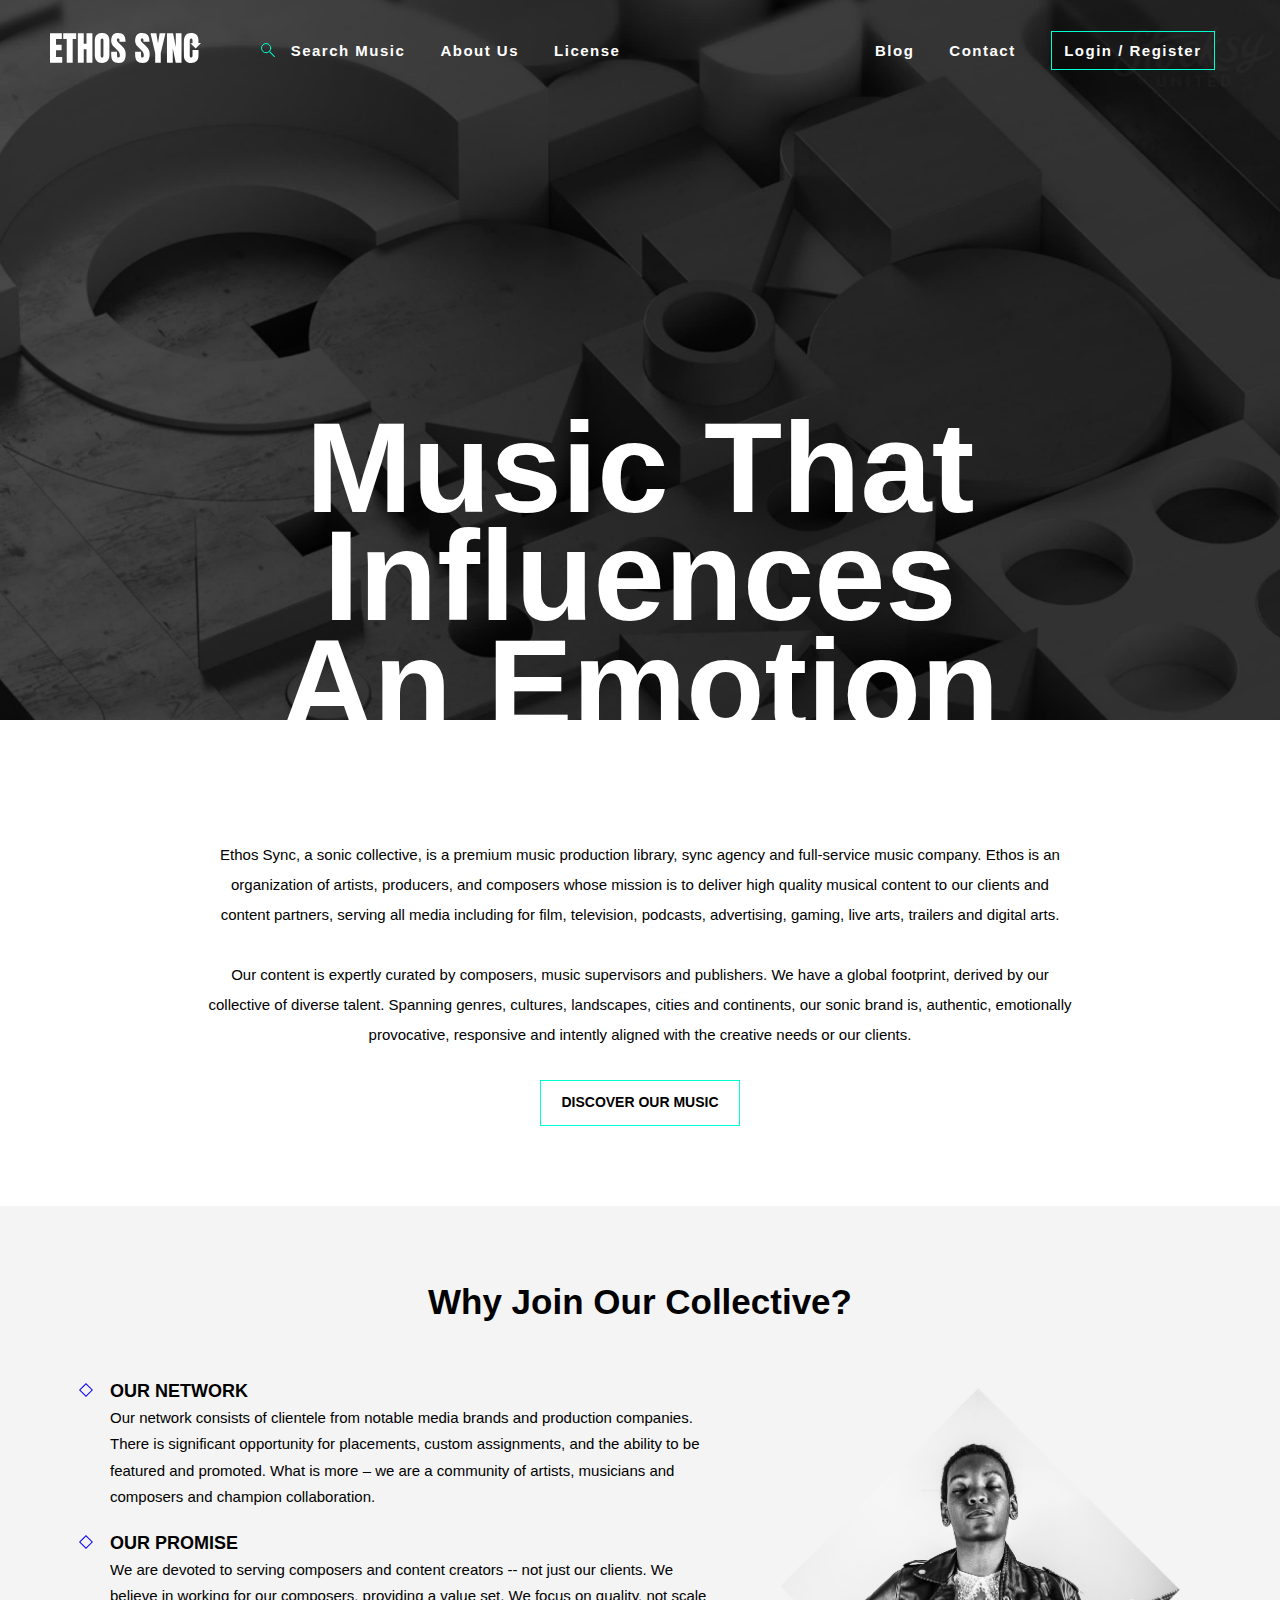
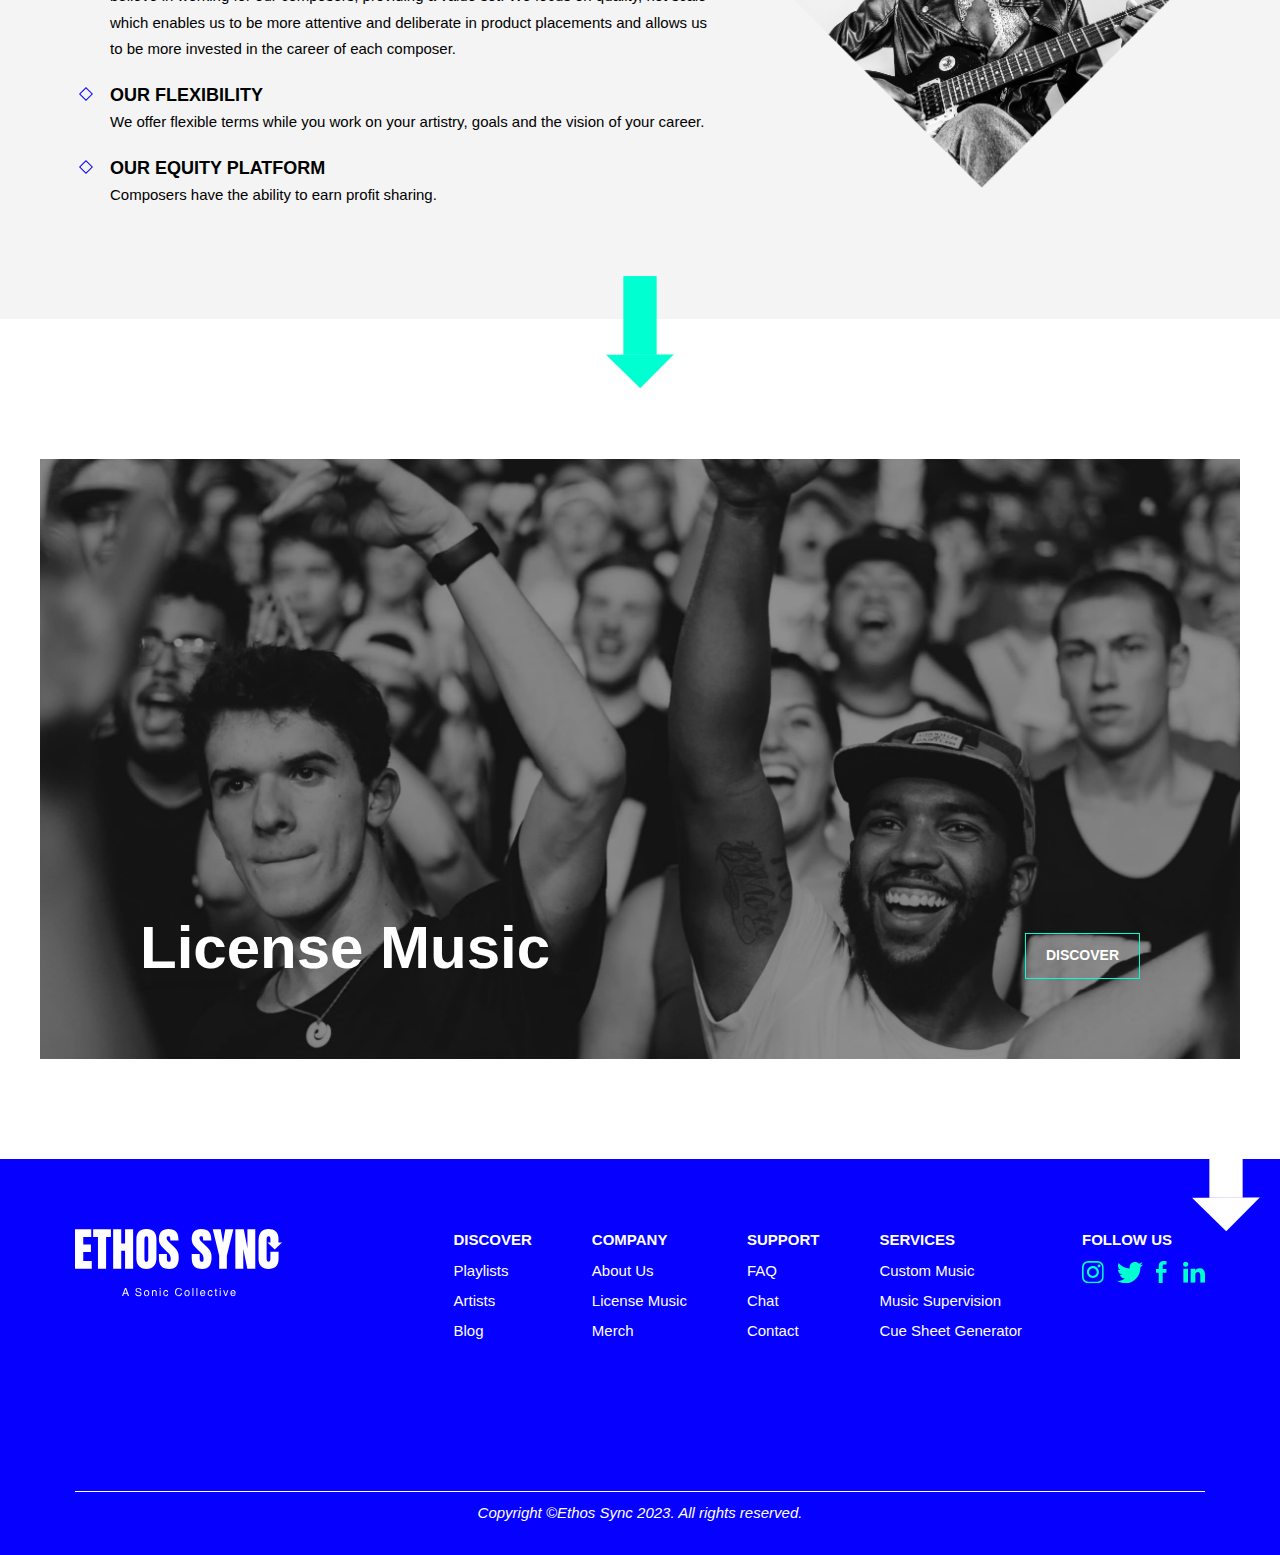
==== about.html @ 7522a5a0 "added about page" ====
<!DOCTYPE html>
<html lang="en">
<head>
  <meta charset="UTF-8">
  <meta http-equiv="X-UA-Compatible" content="IE=edge">
  <meta name="viewport" content="width=device-width, initial-scale=1.0">
  <link rel="stylesheet" href="/styles/css/main.css">
  <title>Ethos Sync</title>
</head>
<body class="home about">

  <header>
    <div class="header--inner">
      <div class="nav--wrap">
        <div class="nav--left">
          <div class="logo">
            <a href="/" class="home--link">
              <svg width="151" height="30" viewBox="0 0 151 30" fill="none" xmlns="http://www.w3.org/2000/svg">
                <g clip-path="url(#clip0_1_16)">
                <path d="M151 10.0995L145.713 15.4303L140.355 10.1785" fill="white"/>
                <path d="M0 29.7189V0.272217H11.8544V5.96308H6.0287V11.6891H11.6072V17.2394H6.0287V23.9929H12.2339V29.7189H0Z" fill="white"/>
                <path d="M16.7444 29.7189V5.92796H13.2314V0.272217H26.1891V5.92796H22.6761V29.7189H16.7533H16.7444Z" fill="white"/>
                <path d="M27.8397 29.7189V0.272217H33.7272V10.7933H36.5165V0.272217H42.4039V29.7189H36.5165V16.3524H33.7272V29.7189H27.8397Z" fill="white"/>
                <path d="M46.6496 27.822C45.405 26.3729 44.7872 24.3267 44.7872 21.7008V7.67564C44.7872 5.13758 45.405 3.22306 46.6496 1.93208C47.8942 0.641094 49.7037 -0.00878906 52.0958 -0.00878906C54.4878 -0.00878906 56.2973 0.641094 57.5419 1.93208C58.7865 3.22306 59.4043 5.13758 59.4043 7.67564V21.7008C59.4043 24.353 58.7865 26.3993 57.5419 27.8396C56.2973 29.2799 54.4878 30 52.0958 30C49.7037 30 47.8942 29.2711 46.6496 27.822ZM53.1638 23.8964C53.3492 23.4397 53.4374 22.7986 53.4374 21.9731V7.57903C53.4374 6.93793 53.3492 6.41978 53.1815 6.0158C53.0137 5.61182 52.6607 5.41861 52.1311 5.41861C51.1425 5.41861 50.6482 6.1651 50.6482 7.64929V22.017C50.6482 22.8601 50.7541 23.5012 50.9571 23.9403C51.1601 24.3794 51.5397 24.5902 52.0958 24.5902C52.6518 24.5902 52.9784 24.3618 53.1638 23.9051V23.8964Z" fill="white"/>
                <path d="M62.9792 28.0064C61.7876 26.6803 61.1874 24.5463 61.1874 21.5954V18.7149H67.013V22.3858C67.013 23.8525 67.4809 24.5814 68.4253 24.5814C68.9549 24.5814 69.3257 24.4233 69.5287 24.1159C69.7317 23.8085 69.8376 23.2904 69.8376 22.5527C69.8376 21.5954 69.7229 20.7963 69.4934 20.1727C69.2639 19.5404 68.9726 19.0222 68.6107 18.5919C68.2576 18.1704 67.6133 17.5117 66.6953 16.6247L64.1443 14.0867C62.1671 12.1634 61.1785 10.0381 61.1785 7.71077C61.1785 5.19906 61.7611 3.28454 62.9174 1.96721C64.0737 0.649883 65.7685 0 68.0016 0C70.6673 0 72.5827 0.702576 73.7567 2.10773C74.9307 3.51288 75.5132 5.71721 75.5132 8.70316H69.4845L69.4492 6.68326C69.4492 6.29684 69.3433 5.98946 69.1226 5.76112C68.902 5.53279 68.6019 5.41862 68.2135 5.41862C67.7545 5.41862 67.4102 5.54157 67.1808 5.79625C66.9513 6.05094 66.8365 6.39344 66.8365 6.82377C66.8365 7.78103 67.3838 8.77342 68.4871 9.80972L71.9296 13.103C72.7328 13.8759 73.4036 14.6136 73.9244 15.3162C74.4452 16.0187 74.8777 16.8355 75.1955 17.784C75.5132 18.7324 75.681 19.8566 75.681 21.1563C75.681 24.0632 75.1513 26.2588 74.0833 27.7518C73.0153 29.2447 71.2499 30 68.7961 30C66.1127 30 64.1708 29.3413 62.9704 28.0152L62.9792 28.0064Z" fill="white"/>
                <path d="M86.9263 28.0064C85.7347 26.6803 85.1344 24.5463 85.1344 21.5954V18.7149H90.9601V22.3858C90.9601 23.8525 91.4279 24.5814 92.3724 24.5814C92.902 24.5814 93.2727 24.4233 93.4758 24.1159C93.6788 23.8085 93.7847 23.2904 93.7847 22.5527C93.7847 21.5954 93.6699 20.7963 93.4404 20.1727C93.211 19.5404 92.9197 19.0222 92.5578 18.5919C92.2047 18.1704 91.5603 17.5117 90.6424 16.6247L88.0914 14.0867C86.1142 12.1634 85.1256 10.0381 85.1256 7.71077C85.1256 5.19906 85.7082 3.28454 86.8645 1.96721C88.0208 0.649883 89.7155 0 91.9487 0C94.6144 0 96.5298 0.702576 97.7038 2.10773C98.8778 3.51288 99.4603 5.71721 99.4603 8.70316H93.4316L93.3963 6.68326C93.3963 6.29684 93.2904 5.98946 93.0697 5.76112C92.8491 5.53279 92.5489 5.41862 92.1606 5.41862C91.7016 5.41862 91.3573 5.54157 91.1278 5.79625C90.8983 6.05094 90.7836 6.39344 90.7836 6.82377C90.7836 7.78103 91.3308 8.77342 92.4342 9.80972L95.8766 13.103C96.6799 13.8759 97.3507 14.6136 97.8715 15.3162C98.3923 16.0187 98.8248 16.8355 99.1426 17.784C99.4603 18.7324 99.628 19.8566 99.628 21.1563C99.628 24.0632 99.0984 26.2588 98.0304 27.7518C96.9623 29.2447 95.197 30 92.7431 30C90.0598 30 88.1179 29.3413 86.9174 28.0152L86.9263 28.0064Z" fill="white"/>
                <path d="M105.189 29.7189V20.0146L100.467 0.272217H106.328L107.978 10.2488L109.629 0.272217H115.49L110.767 20.0146V29.7189H105.189Z" fill="white"/>
                <path d="M116.973 29.7189V0.272217H123.072L125.791 14.3589V0.272217H131.51V29.7189H125.72L122.754 14.9736V29.7189H116.964H116.973Z" fill="white"/>
                <path d="M135.836 27.9713C134.538 26.6189 133.885 24.7746 133.885 22.421V8.84368C133.885 5.9192 134.467 3.71487 135.641 2.23068C136.815 0.746487 138.651 0 141.158 0C143.338 0 145.095 0.59719 146.428 1.78279C147.761 2.96838 148.423 4.6897 148.423 6.92916V12.0053H142.535V7.6493C142.535 6.80621 142.429 6.2178 142.226 5.90164C142.023 5.58548 141.661 5.41862 141.158 5.41862C140.655 5.41862 140.267 5.60304 140.072 5.96311C139.878 6.33197 139.781 6.86768 139.781 7.57026V22.3419C139.781 23.1148 139.896 23.6856 140.125 24.0369C140.355 24.3882 140.699 24.5638 141.158 24.5638C142.076 24.5638 142.535 23.8261 142.535 22.3331V17.0199H148.493V22.5703C148.493 27.5059 146.004 29.9737 141.017 29.9737C138.854 29.9737 137.133 29.2974 135.836 27.9537V27.9713Z" fill="white"/>
                </g>
                <defs>
                <clipPath id="clip0_1_16">
                <rect width="151" height="30" fill="white"/>
                </clipPath>
                </defs>
              </svg>
            </a>
              
          </div>
          <div class="nav--items">
            <ul>
              <li>
                <a href="javascript:void(0)" class="nav--search">
                  <svg width="14" height="15" viewBox="0 0 14 15" fill="none" xmlns="http://www.w3.org/2000/svg">
                    <circle cx="5.12263" cy="5.12263" r="4.62263" stroke="#00FFD1" stroke-linecap="round"/>
                    <path d="M13.0679 13.9228C13.2603 14.1209 13.5768 14.1254 13.7749 13.933C13.973 13.7406 13.9775 13.424 13.7851 13.226L13.0679 13.9228ZM8.02385 8.73085L13.0679 13.9228L13.7851 13.226L8.7411 8.03404L8.02385 8.73085Z" fill="#00FFD1"/>
                  </svg>  
                  Search Music
                </a>
              </li>
              <li>
                <a href="/" >About Us</a>
              </li>
              <li>
                <a href="/">License</a>
              </li>
            </ul>
        </div>

        </div>
        <div class="nav-right">
          <div class="nav--items">
            <ul>
              <li>
                <a href="/">Blog</a>
              </li>
              <li>
                <a href="/">Contact</a>
              </li>
              <li>
                <a href="/" class="btn--outline">Login / Register</a>
              </li>
            </ul>
          </div>
        </div>
      </div>
    </div>
  </header>
  <main>
    <section class="hero--container">
      <div class="hero--inner">
        <video id="heroBg"class="hero--bg" autoplay muted loop poster="/assets/img/about-hero.jpg">
          <source src="/assets/homepage.mp4" type="video/mp4">
        </video>
        <div class="hero--content">
            <h1>
              Music That <br>Influences <br>An Emotion
            </h1>
        </div>
      </div>
    </section>
    <section class="h--intro">
      <div class="intro--wrap">
        <p>Ethos Sync, a sonic collective, is a premium music production library, sync agency and full-service music company. Ethos is an organization of artists, producers, and composers whose mission is to deliver high quality musical content to our clients and content partners, serving all media including for film, television, podcasts, advertising, gaming, live arts, trailers and digital arts.</p>
        <p>Our content is expertly curated by composers, music supervisors and publishers. We have a global footprint, derived by our collective of diverse talent. Spanning genres, cultures, landscapes, cities and continents, our sonic brand is, authentic, emotionally provocative, responsive and intently aligned with the creative needs or our clients.</p>
        <a href="javascript:void(0)" class="btn--blk">Discover Our Music</a>
      </div>
    </section>
    <section class="a--why">
      <div class="why--container">

        <h2>Why Join Our Collective?</h2>

        <div class="why--inner">

          <div class="w--copy">
            <ul class="w--list">
              <li>
                <h3>Our Network</h3>
                <p>Our network consists of clientele from notable media brands and production companies. There is significant opportunity for placements, custom assignments, and the ability to be featured and promoted. What is more – we are a community of artists, musicians and composers and champion collaboration.</p>
              </li>
              <li>
                <h3>Our Promise</h3>
                <p>We are devoted to serving composers and content creators -- not just our clients. We believe in working for our composers, providing a value set. We focus on quality, not scale which enables us to be more attentive and deliberate in product placements and allows us to be more invested in the career of each composer.</p>
              </li>
              <li>
                <h3>Our Flexibility</h3>
                <p>We offer flexible terms while you work on your artistry, goals and the vision of your career.</p>
              </li>
              <li>
                <h3>Our Equity Platform</h3>
                <p>Composers have the ability to earn profit sharing.</p>
              </li>
            </ul>
          </div>

          <div class="w--img">
            <img src="/assets/img/why-join.png" alt="Person holding a guitar">
          </div>

        </div>

      </div>

        <svg class="arrow--down"width="68" height="113" viewBox="0 0 68 113" fill="none" xmlns="http://www.w3.org/2000/svg">
          <g clip-path="url(#clip0_1_71)">
          <path d="M68 78.2244L34.231 112.224L-8.01943e-05 78.7141" fill="#00FFD1"/>
          </g>
          <rect x="50.6383" y="78.8034" width="33.2766" height="78.7287" transform="rotate(-180 50.6383 78.8034)" fill="#00FFD1"/>
          <defs>
          <clipPath id="clip0_1_71">
          <rect width="68.0001" height="34" fill="white" transform="translate(-8.01086e-05 78.2244)"/>
          </clipPath>
          </defs>
        </svg>

    </section>

    <section class="h--blog a--box">

        <div class="blog--container" style="background: url(/assets/img/a--license.jpg);">            
          <div class="blog--inner">
            <h2>License Music</h2>
            <a href="javascript:void(0)" class="btn--blk">Discover</a>

          </div>
        </div>

    </section>
  </main>
  <footer>
    <div class="footer--inner">

      <svg class="arrow--down__white" width="68" height="113" viewBox="0 0 68 113" fill="none" xmlns="http://www.w3.org/2000/svg">
        <g clip-path="url(#clip0_1_117)">
        <path d="M68 78.2245L34.2311 112.225L-6.11208e-05 78.7141" fill="white"/>
        </g>
        <rect x="50.6383" y="78.8035" width="33.2766" height="78.7287" transform="rotate(-180 50.6383 78.8035)" fill="white"/>
        <defs>
        <clipPath id="clip0_1_117">
        <rect width="68.0001" height="34" fill="white" transform="translate(-6.10352e-05 78.2245)"/>
        </clipPath>
        </defs>
      </svg>

      <div class="logo">
        <a href="/" class="f--logo">
          <svg width="207" height="71" viewBox="0 0 207 71" fill="none" xmlns="http://www.w3.org/2000/svg">
            <g clip-path="url(#clip0_47_5)">
            <path d="M207 13.4661L199.752 20.5738L192.407 13.5715" fill="white"/>
            <path d="M0 39.6253V0.363037H16.2507V7.95086H8.26451V15.5855H15.9119V22.986H8.26451V31.9907H16.771V39.6253H0Z" fill="white"/>
            <path d="M22.9543 39.6253V7.90402H18.1384V0.363037H35.9016V7.90402H31.0857V39.6253H22.9664H22.9543Z" fill="white"/>
            <path d="M38.1644 39.6253V0.363037H46.2353V14.3911H50.059V0.363037H58.1299V39.6253H50.059V21.8033H46.2353V39.6253H38.1644Z" fill="white"/>
            <path d="M63.9501 37.096C62.244 35.1639 61.397 32.4356 61.397 28.9344V10.2342C61.397 6.85011 62.244 4.29741 63.9501 2.5761C65.6563 0.854792 68.1368 -0.0117188 71.416 -0.0117188C74.6952 -0.0117188 77.1758 0.854792 78.8819 2.5761C80.5881 4.29741 81.4351 6.85011 81.4351 10.2342V28.9344C81.4351 32.4707 80.5881 35.1991 78.8819 37.1194C77.1758 39.0398 74.6952 40 71.416 40C68.1368 40 65.6563 39.0281 63.9501 37.096ZM72.8802 31.8618C73.1343 31.2529 73.2553 30.3981 73.2553 29.2974V10.1054C73.2553 9.25058 73.1343 8.55971 72.9044 8.02107C72.6745 7.48243 72.1904 7.22482 71.4644 7.22482C70.1092 7.22482 69.4316 8.22013 69.4316 10.1991V29.356C69.4316 30.4801 69.5768 31.3349 69.8551 31.9204C70.1334 32.5058 70.6537 32.7869 71.416 32.7869C72.1783 32.7869 72.6261 32.4824 72.8802 31.8735V31.8618Z" fill="white"/>
            <path d="M86.3357 37.3419C84.7022 35.5738 83.8794 32.7283 83.8794 28.7939V24.9532H91.8656V29.8478C91.8656 31.8033 92.5069 32.7752 93.8016 32.7752C94.5276 32.7752 95.0358 32.5644 95.3141 32.1546C95.5924 31.7447 95.7377 31.0539 95.7377 30.0703C95.7377 28.7939 95.5804 27.7283 95.2657 26.897C94.9511 26.0539 94.5518 25.363 94.0557 24.7892C93.5717 24.2272 92.6884 23.3489 91.4299 22.1663L87.933 18.7822C85.2225 16.2178 83.8672 13.3841 83.8672 10.281C83.8672 6.93208 84.6659 4.37939 86.251 2.62295C87.8362 0.866511 90.1594 0 93.2208 0C96.8751 0 99.5008 0.936768 101.11 2.8103C102.72 4.68384 103.518 7.62295 103.518 11.6042H95.2536L95.2052 8.91101C95.2052 8.39578 95.06 7.98595 94.7575 7.6815C94.455 7.37705 94.0436 7.22482 93.5112 7.22482C92.882 7.22482 92.4101 7.38876 92.0955 7.72834C91.7809 8.06792 91.6236 8.52459 91.6236 9.09836C91.6236 10.3747 92.3738 11.6979 93.8863 13.0796L98.6054 17.4707C99.7066 18.5012 100.626 19.4848 101.34 20.4215C102.054 21.3583 102.647 22.4473 103.083 23.7119C103.518 24.9766 103.748 26.4754 103.748 28.2084C103.748 32.0843 103.022 35.0117 101.558 37.0023C100.094 38.993 97.6737 40 94.3098 40C90.6313 40 87.9693 39.1218 86.3236 37.3536L86.3357 37.3419Z" fill="white"/>
            <path d="M119.164 37.3419C117.53 35.5738 116.707 32.7283 116.707 28.7939V24.9532H124.694V29.8478C124.694 31.8033 125.335 32.7752 126.63 32.7752C127.356 32.7752 127.864 32.5644 128.142 32.1546C128.421 31.7447 128.566 31.0539 128.566 30.0703C128.566 28.7939 128.408 27.7283 128.094 26.897C127.779 26.0539 127.38 25.363 126.884 24.7892C126.4 24.2272 125.516 23.3489 124.258 22.1663L120.761 18.7822C118.051 16.2178 116.695 13.3841 116.695 10.281C116.695 6.93208 117.494 4.37939 119.079 2.62295C120.664 0.866511 122.988 0 126.049 0C129.703 0 132.329 0.936768 133.938 2.8103C135.548 4.68384 136.346 7.62295 136.346 11.6042H128.082L128.033 8.91101C128.033 8.39578 127.888 7.98595 127.586 7.6815C127.283 7.37705 126.872 7.22482 126.339 7.22482C125.71 7.22482 125.238 7.38876 124.924 7.72834C124.609 8.06792 124.452 8.52459 124.452 9.09836C124.452 10.3747 125.202 11.6979 126.714 13.0796L131.434 17.4707C132.535 18.5012 133.454 19.4848 134.168 20.4215C134.882 21.3583 135.475 22.4473 135.911 23.7119C136.346 24.9766 136.576 26.4754 136.576 28.2084C136.576 32.0843 135.85 35.0117 134.386 37.0023C132.922 38.993 130.502 40 127.138 40C123.459 40 120.797 39.1218 119.152 37.3536L119.164 37.3419Z" fill="white"/>
            <path d="M144.199 39.6253V26.6862L137.726 0.363037H145.76L148.023 13.6651L150.286 0.363037H158.32L151.847 26.6862V39.6253H144.199Z" fill="white"/>
            <path d="M160.353 39.6253V0.363037H168.715L172.441 19.1452V0.363037H180.283V39.6253H172.345L168.279 19.9649V39.6253H160.341H160.353Z" fill="white"/>
            <path d="M186.212 37.2951C184.433 35.4918 183.537 33.0328 183.537 29.8946V11.7916C183.537 7.89227 184.336 4.95316 185.945 2.97424C187.555 0.995316 190.072 0 193.508 0C196.497 0 198.905 0.796253 200.732 2.37705C202.559 3.95785 203.467 6.25293 203.467 9.23888V16.007H195.396V10.1991C195.396 9.07494 195.251 8.2904 194.972 7.86885C194.694 7.44731 194.198 7.22482 193.508 7.22482C192.818 7.22482 192.286 7.47073 192.02 7.95082C191.754 8.44262 191.62 9.15691 191.62 10.0937V29.7892C191.62 30.8197 191.778 31.5808 192.092 32.0492C192.407 32.5176 192.879 32.7518 193.508 32.7518C194.767 32.7518 195.396 31.7682 195.396 29.7775V22.6932H203.563V30.0937C203.563 36.6745 200.151 39.9649 193.315 39.9649C190.35 39.9649 187.99 39.0632 186.212 37.2717V37.2951Z" fill="white"/>
            </g>
            <path d="M51.7386 63.7666L50.5409 60.2808L49.2679 63.7666H51.7386ZM49.9823 59.1099H51.1908L54.0536 67H52.8827L52.0824 64.6367H48.9618L48.1078 67H47.0121L49.9823 59.1099ZM61.2639 64.4541C61.289 64.9017 61.3946 65.2651 61.5808 65.5444C61.9353 66.0672 62.5601 66.3286 63.4553 66.3286C63.8564 66.3286 64.2216 66.2713 64.551 66.1567C65.1884 65.9347 65.5071 65.5373 65.5071 64.9644C65.5071 64.5347 65.3728 64.2285 65.1043 64.0459C64.8321 63.8669 64.406 63.7111 63.8259 63.5786L62.7571 63.3369C62.0588 63.1794 61.5647 63.0057 61.2747 62.8159C60.7734 62.4865 60.5227 61.9941 60.5227 61.3389C60.5227 60.6299 60.768 60.048 61.2586 59.5933C61.7491 59.1385 62.4438 58.9111 63.3425 58.9111C64.1697 58.9111 64.8715 59.1117 65.448 59.5127C66.0281 59.9102 66.3181 60.5475 66.3181 61.4248H65.3137C65.26 61.0023 65.1454 60.6782 64.97 60.4526C64.6441 60.0409 64.0909 59.835 63.3103 59.835C62.6801 59.835 62.2271 59.9674 61.9514 60.2324C61.6757 60.4974 61.5378 60.8053 61.5378 61.1562C61.5378 61.543 61.699 61.8258 62.0212 62.0049C62.2325 62.1195 62.7105 62.2627 63.4553 62.4346L64.5618 62.687C65.0953 62.8088 65.5071 62.9753 65.7971 63.1865C66.2984 63.5553 66.5491 64.0907 66.5491 64.7925C66.5491 65.6662 66.2304 66.291 65.593 66.667C64.9592 67.043 64.2216 67.231 63.3801 67.231C62.399 67.231 61.6309 66.9803 61.0759 66.479C60.5209 65.9813 60.2488 65.3063 60.2595 64.4541H61.2639ZM71.5964 66.377C72.2374 66.377 72.676 66.1353 72.9123 65.6519C73.1522 65.1649 73.2722 64.6242 73.2722 64.0298C73.2722 63.4927 73.1862 63.0558 73.0144 62.7192C72.7422 62.1893 72.2732 61.9243 71.6071 61.9243C71.0163 61.9243 70.5866 62.1499 70.3181 62.6011C70.0495 63.0522 69.9153 63.5965 69.9153 64.2339C69.9153 64.8462 70.0495 65.3564 70.3181 65.7646C70.5866 66.1729 71.0127 66.377 71.5964 66.377ZM71.634 61.0811C72.3752 61.0811 73.0018 61.3281 73.5139 61.8223C74.0259 62.3164 74.282 63.0433 74.282 64.0029C74.282 64.9303 74.0564 65.6966 73.6052 66.3018C73.154 66.9069 72.454 67.2095 71.5051 67.2095C70.7138 67.2095 70.0853 66.9427 69.6198 66.4092C69.1543 65.8721 68.9216 65.1523 68.9216 64.25C68.9216 63.2832 69.1669 62.5133 69.6574 61.9404C70.148 61.3675 70.8069 61.0811 71.634 61.0811ZM76.9767 61.2476H77.8952V62.064C78.1673 61.7274 78.4556 61.4857 78.7599 61.3389C79.0643 61.1921 79.4027 61.1187 79.7751 61.1187C80.5915 61.1187 81.1429 61.4033 81.4294 61.9727C81.5869 62.2842 81.6657 62.73 81.6657 63.3101V67H80.6828V63.3745C80.6828 63.0236 80.6309 62.7407 80.527 62.5259C80.3552 62.1678 80.0436 61.9888 79.5925 61.9888C79.3633 61.9888 79.1753 62.012 79.0285 62.0586C78.7635 62.1374 78.5308 62.2949 78.3303 62.5312C78.1691 62.721 78.0635 62.918 78.0134 63.1221C77.9668 63.3226 77.9435 63.6108 77.9435 63.9868V67H76.9767V61.2476ZM84.6398 61.2744H85.6227V67H84.6398V61.2744ZM84.6398 59.1099H85.6227V60.2056H84.6398V59.1099ZM90.8473 61.0811C91.4954 61.0811 92.0217 61.2386 92.4264 61.5537C92.8346 61.8688 93.0798 62.4113 93.1622 63.1812H92.2223C92.165 62.8267 92.0343 62.533 91.8302 62.3003C91.6261 62.064 91.2984 61.9458 90.8473 61.9458C90.2314 61.9458 89.7909 62.2466 89.526 62.8481C89.3541 63.2384 89.2682 63.7201 89.2682 64.293C89.2682 64.8695 89.3899 65.3547 89.6334 65.7485C89.8769 66.1424 90.26 66.3394 90.7828 66.3394C91.1838 66.3394 91.5007 66.2176 91.7335 65.9741C91.9698 65.7271 92.1327 65.3905 92.2223 64.9644H93.1622C93.0548 65.7271 92.7862 66.2856 92.3565 66.6401C91.9268 66.991 91.3772 67.1665 90.7076 67.1665C89.9557 67.1665 89.3559 66.8926 88.9083 66.3447C88.4607 65.7933 88.2369 65.1058 88.2369 64.2822C88.2369 63.2725 88.4822 62.4865 88.9727 61.9243C89.4633 61.3621 90.0881 61.0811 90.8473 61.0811ZM103.724 58.895C104.723 58.895 105.498 59.1582 106.05 59.6846C106.601 60.2109 106.907 60.8089 106.968 61.4785H105.926C105.808 60.9701 105.572 60.5672 105.217 60.27C104.866 59.9728 104.372 59.8242 103.735 59.8242C102.958 59.8242 102.329 60.0981 101.85 60.646C101.373 61.1903 101.135 62.0264 101.135 63.1543C101.135 64.0781 101.35 64.8283 101.78 65.4048C102.213 65.9777 102.858 66.2642 103.713 66.2642C104.501 66.2642 105.101 65.9616 105.513 65.3564C105.731 65.0378 105.894 64.6188 106.001 64.0996H107.043C106.95 64.9303 106.642 65.6268 106.12 66.189C105.493 66.8657 104.648 67.2041 103.584 67.2041C102.668 67.2041 101.898 66.9266 101.275 66.3716C100.455 65.6375 100.045 64.5042 100.045 62.9717C100.045 61.8079 100.353 60.8537 100.969 60.1089C101.635 59.2996 102.553 58.895 103.724 58.895ZM112.042 66.377C112.683 66.377 113.122 66.1353 113.358 65.6519C113.598 65.1649 113.718 64.6242 113.718 64.0298C113.718 63.4927 113.632 63.0558 113.46 62.7192C113.188 62.1893 112.719 61.9243 112.053 61.9243C111.462 61.9243 111.033 62.1499 110.764 62.6011C110.496 63.0522 110.361 63.5965 110.361 64.2339C110.361 64.8462 110.496 65.3564 110.764 65.7646C111.033 66.1729 111.459 66.377 112.042 66.377ZM112.08 61.0811C112.821 61.0811 113.448 61.3281 113.96 61.8223C114.472 62.3164 114.728 63.0433 114.728 64.0029C114.728 64.9303 114.502 65.6966 114.051 66.3018C113.6 66.9069 112.9 67.2095 111.951 67.2095C111.16 67.2095 110.531 66.9427 110.066 66.4092C109.6 65.8721 109.368 65.1523 109.368 64.25C109.368 63.2832 109.613 62.5133 110.104 61.9404C110.594 61.3675 111.253 61.0811 112.08 61.0811ZM117.45 59.1099H118.416V67H117.45V59.1099ZM121.439 59.1099H122.406V67H121.439V59.1099ZM127.797 61.1187C128.205 61.1187 128.601 61.2153 128.984 61.4087C129.367 61.5985 129.659 61.8455 129.859 62.1499C130.053 62.4399 130.182 62.7783 130.246 63.165C130.303 63.43 130.332 63.8525 130.332 64.4326H126.116C126.133 65.0163 126.271 65.4854 126.529 65.8398C126.787 66.1908 127.186 66.3662 127.727 66.3662C128.232 66.3662 128.635 66.1997 128.935 65.8667C129.107 65.6733 129.229 65.4495 129.301 65.1953H130.251C130.226 65.4066 130.142 65.6429 129.999 65.9043C129.859 66.1621 129.702 66.3734 129.526 66.5381C129.233 66.8245 128.869 67.0179 128.436 67.1182C128.203 67.1755 127.94 67.2041 127.646 67.2041C126.93 67.2041 126.323 66.9445 125.826 66.4253C125.328 65.9025 125.079 65.172 125.079 64.2339C125.079 63.3101 125.33 62.5599 125.831 61.9834C126.332 61.4069 126.987 61.1187 127.797 61.1187ZM129.338 63.6646C129.299 63.2456 129.208 62.9108 129.064 62.6602C128.799 62.1947 128.357 61.9619 127.738 61.9619C127.294 61.9619 126.921 62.123 126.62 62.4453C126.32 62.764 126.16 63.1704 126.142 63.6646H129.338ZM135.283 61.0811C135.931 61.0811 136.457 61.2386 136.862 61.5537C137.27 61.8688 137.515 62.4113 137.597 63.1812H136.658C136.6 62.8267 136.47 62.533 136.265 62.3003C136.061 62.064 135.734 61.9458 135.283 61.9458C134.667 61.9458 134.226 62.2466 133.961 62.8481C133.789 63.2384 133.703 63.7201 133.703 64.293C133.703 64.8695 133.825 65.3547 134.069 65.7485C134.312 66.1424 134.695 66.3394 135.218 66.3394C135.619 66.3394 135.936 66.2176 136.169 65.9741C136.405 65.7271 136.568 65.3905 136.658 64.9644H137.597C137.49 65.7271 137.221 66.2856 136.792 66.6401C136.362 66.991 135.812 67.1665 135.143 67.1665C134.391 67.1665 133.791 66.8926 133.344 66.3447C132.896 65.7933 132.672 65.1058 132.672 64.2822C132.672 63.2725 132.917 62.4865 133.408 61.9243C133.899 61.3621 134.523 61.0811 135.283 61.0811ZM140.298 59.6416H141.275V61.2476H142.194V62.0371H141.275V65.7915C141.275 65.992 141.343 66.1263 141.479 66.1943C141.554 66.2337 141.68 66.2534 141.855 66.2534C141.902 66.2534 141.952 66.2534 142.006 66.2534C142.059 66.2498 142.122 66.2445 142.194 66.2373V67C142.083 67.0322 141.966 67.0555 141.845 67.0698C141.726 67.0841 141.597 67.0913 141.458 67.0913C141.007 67.0913 140.7 66.9767 140.539 66.7476C140.378 66.5148 140.298 66.214 140.298 65.8452V62.0371H139.519V61.2476H140.298V59.6416ZM144.706 61.2744H145.689V67H144.706V61.2744ZM144.706 59.1099H145.689V60.2056H144.706V59.1099ZM149.168 61.2476L150.704 65.9312L152.31 61.2476H153.368L151.198 67H150.167L148.045 61.2476H149.168ZM158.131 61.1187C158.539 61.1187 158.934 61.2153 159.318 61.4087C159.701 61.5985 159.993 61.8455 160.193 62.1499C160.386 62.4399 160.515 62.7783 160.58 63.165C160.637 63.43 160.666 63.8525 160.666 64.4326H156.449C156.467 65.0163 156.605 65.4854 156.863 65.8398C157.121 66.1908 157.52 66.3662 158.061 66.3662C158.566 66.3662 158.968 66.1997 159.269 65.8667C159.441 65.6733 159.563 65.4495 159.634 65.1953H160.585C160.56 65.4066 160.476 65.6429 160.333 65.9043C160.193 66.1621 160.035 66.3734 159.86 66.5381C159.566 66.8245 159.203 67.0179 158.77 67.1182C158.537 67.1755 158.274 67.2041 157.98 67.2041C157.264 67.2041 156.657 66.9445 156.159 66.4253C155.662 65.9025 155.413 65.172 155.413 64.2339C155.413 63.3101 155.663 62.5599 156.165 61.9834C156.666 61.4069 157.321 61.1187 158.131 61.1187ZM159.672 63.6646C159.633 63.2456 159.541 62.9108 159.398 62.6602C159.133 62.1947 158.691 61.9619 158.071 61.9619C157.627 61.9619 157.255 62.123 156.954 62.4453C156.653 62.764 156.494 63.1704 156.476 63.6646H159.672Z" fill="white"/>
            <defs>
            <clipPath id="clip0_47_5">
            <rect width="207" height="40" fill="white"/>
            </clipPath>
            </defs>
            </svg>
        </a>
      </div>

      <div class="f--nav">
        <div class="nav--col">
          <p class="f--title">Discover</p>
          <ul>
            <li>
              <a href="javascript:void(0)">Playlists</a>
            </li>
            <li>
              <a href="javascript:void(0)">Artists</a>
            </li>
            <li>
              <a href="javascript:void(0)">Blog</a>
            </li>
          </ul>
        </div>
        <div class="nav--col">
          <p class="f--title">Company</p>
          <ul>
            <li>
              <a href="javascript:void(0)">About Us</a>
            </li>
            <li>
              <a href="javascript:void(0)">License Music</a>
            </li>
            <li>
              <a href="javascript:void(0)">Merch</a>
            </li>
          </ul>
        </div>
        <div class="nav--col">
          <p class="f--title">Support</p>
          <ul>
            <li>
              <a href="javascript:void(0)">FAQ</a>
            </li>
            <li>
              <a href="javascript:void(0)">Chat</a>
            </li>
            <li>
              <a href="javascript:void(0)">Contact</a>
            </li>
          </ul>
        </div>
        <div class="nav--col">
          <p class="f--title">Services</p>
          <ul>
            <li>
              <a href="javascript:void(0)">Custom Music</a>
            </li>
            <li>
              <a href="javascript:void(0)">Music Supervision</a>
            </li>
            <li>
              <a href="javascript:void(0)">Cue Sheet Generator</a>
            </li>
          </ul>
        </div>
        <div class="nav--col social">
          <p class="f--title">Follow Us</p>
          <svg width="123" height="23" viewBox="0 0 123 23" fill="none" xmlns="http://www.w3.org/2000/svg">
            <g clip-path="url(#clip0_1_99)">
            <path d="M15.4347 22.3685H6.33119C2.8484 22.3685 0 19.5201 0 16.0373V6.33754C0 2.8484 2.8484 0 6.33119 0H15.4347C18.9174 0 21.7659 2.8484 21.7659 6.33119V16.031C21.7659 19.5138 18.9174 22.3622 15.4347 22.3622V22.3685ZM15.4347 20.6937C16.6717 20.6937 17.839 20.2053 18.7271 19.3235C19.6089 18.4417 20.0974 17.2744 20.0974 16.031V6.33119C20.0974 5.09414 19.6089 3.92686 18.7271 3.03872C17.8453 2.15692 16.6781 1.66844 15.4347 1.66844H6.33119C5.09414 1.66844 3.92686 2.15692 3.03872 3.03872C2.15058 3.92052 1.66844 5.08779 1.66844 6.33119V16.031C1.66844 17.268 2.15692 18.4353 3.03872 19.3235C3.92052 20.2116 5.08779 20.6937 6.33119 20.6937H15.4347Z" fill="#00FFD1"/>
            <path d="M16.9128 11.0954C16.9128 14.4069 14.2293 17.0904 10.9178 17.0904C7.60631 17.0904 4.92285 14.4069 4.92285 11.0954C4.92285 7.78392 7.60631 5.10046 10.9178 5.10046C14.2293 5.10046 16.9128 7.78392 16.9128 11.0954ZM10.8861 7.17491C8.71649 7.17491 6.95924 8.93217 6.95924 11.1018C6.95924 13.2714 8.71649 15.0286 10.8861 15.0286C13.0557 15.0286 14.813 13.2714 14.813 11.1018C14.813 8.93217 13.0557 7.17491 10.8861 7.17491Z" fill="#00FFD1"/>
            <path d="M18.429 5.01161C18.429 5.79825 17.7946 6.43263 17.0079 6.43263C16.2213 6.43263 15.5869 5.79825 15.5869 5.01161C15.5869 4.22496 16.2213 3.59058 17.0079 3.59058C17.7946 3.59058 18.429 4.22496 18.429 5.01161Z" fill="#00FFD1"/>
            </g>
            <g clip-path="url(#clip1_1_99)">
            <path d="M61.0342 3.48312C60.0699 3.90816 59.0422 4.19998 57.951 4.32686C59.0549 3.66075 59.9113 2.61401 60.311 1.35792C59.2769 1.97328 58.1287 2.41735 56.9043 2.65842C55.9274 1.61802 54.5317 0.9646 52.9901 0.9646C50.0275 0.9646 47.6232 3.36893 47.6232 6.33152C47.6232 6.75022 47.674 7.16257 47.7628 7.55589C43.303 7.33386 39.3508 5.19597 36.7054 1.95424C36.2423 2.74723 35.9822 3.66709 35.9822 4.65039C35.9822 6.50915 36.9274 8.15222 38.3675 9.11649C37.4857 9.09111 36.661 8.85004 35.9378 8.44403C35.9378 8.46307 35.9378 8.48844 35.9378 8.51382C35.9378 11.1148 37.7839 13.2781 40.2389 13.7729C39.7885 13.8934 39.3127 13.9632 38.8243 13.9632C38.4817 13.9632 38.1455 13.9315 37.8156 13.8681C38.5007 15.9996 40.48 17.5475 42.8272 17.5919C40.9939 19.032 38.6783 19.8884 36.1662 19.8884C35.7348 19.8884 35.3097 19.863 34.8847 19.8123C37.2573 21.3348 40.0803 22.2229 43.1064 22.2229C52.9711 22.2229 58.3697 14.052 58.3697 6.95957C58.3697 6.72484 58.3697 6.49646 58.3571 6.26808C59.4038 5.51316 60.3173 4.56792 61.0342 3.48946V3.48312Z" fill="#00FFD1"/>
            </g>
            <g clip-path="url(#clip2_1_99)">
            <path d="M76.7289 22.0829V11.7218H73.9897V7.98972H76.7289V4.80079C76.7289 2.30105 78.3467 -0.00012207 82.0788 -0.00012207C83.5915 -0.00012207 84.7071 0.145891 84.7071 0.145891L84.6195 3.63269C84.6195 3.63269 83.4805 3.62101 82.2365 3.62101C80.8932 3.62101 80.6771 4.2401 80.6771 5.26804V7.98972H84.7246L84.5494 11.7218H80.6771V22.0829H76.7347H76.7289Z" fill="#00FFD1"/>
            </g>
            <g clip-path="url(#clip3_1_99)">
            <path fill-rule="evenodd" clip-rule="evenodd" d="M106.025 21.8344V7.66766H101.32V21.8284H106.025V21.8344ZM103.673 5.7361C105.314 5.7361 106.333 4.6459 106.333 3.28907C106.303 1.90262 105.314 0.842041 103.702 0.842041C102.091 0.842041 101.042 1.90262 101.042 3.28907C101.042 4.67553 102.061 5.7361 103.643 5.7361H103.673Z" fill="#00FFD1"/>
            <path fill-rule="evenodd" clip-rule="evenodd" d="M108.632 21.8343H113.342V13.9244C113.342 13.5038 113.372 13.0772 113.496 12.775C113.834 11.9277 114.61 11.0508 115.914 11.0508C117.62 11.0508 118.301 12.3484 118.301 14.2562V21.8343H123.006V13.7111C123.006 9.36217 120.683 7.33582 117.585 7.33582C115.043 7.33582 113.929 8.75782 113.313 9.7236H113.342V7.66762H108.632C108.691 8.99482 108.632 21.8284 108.632 21.8284V21.8343Z" fill="#00FFD1"/>
            </g>
            <defs>
            <clipPath id="clip0_1_99">
            <rect width="21.7722" height="22.3685" fill="white"/>
            </clipPath>
            <clipPath id="clip1_1_99">
            <rect width="26.1431" height="21.2457" fill="white" transform="translate(34.891 0.9646)"/>
            </clipPath>
            <clipPath id="clip2_1_99">
            <rect width="10.7349" height="22.083" fill="white" transform="translate(73.9897 -0.00012207)"/>
            </clipPath>
            <clipPath id="clip3_1_99">
            <rect width="21.9581" height="20.9923" fill="white" transform="translate(101.042 0.842041)"/>
            </clipPath>
            </defs>
          </svg>
            
        </div>
      </div>

    </div>
    <div class="footer--after">
      <hr>
      <p class="copyright">Copyright ©Ethos Sync 2023. All rights reserved.</p>
    </div>
  </footer>
  <script src="https://cdnjs.cloudflare.com/ajax/libs/gsap/3.9.1/gsap.min.js"></script>
  <script src="/app.js"></script>
  
</body>
</html>
---- styles/css/main.css ----
*,*::before,*::after{box-sizing:border-box}ul[class],ol[class]{padding:0}body,h1,h2,h3,h4,p,ul[class],ol[class],li,figure,figcaption,blockquote,dl,dd{margin:0}body{min-height:100vh;scroll-behavior:smooth;text-rendering:optimizeSpeed;line-height:1.5;-webkit-font-smoothing:antialiased;-moz-osx-font-smoothing:grayscale;overflow-x:hidden;position:relative}ul[class],ol[class]{list-style:none}a:not([class]){text-decoration-skip-ink:auto}img{max-width:100%;display:block}article>*+*{margin-top:1em}input,button,textarea,select{font:inherit}textarea:focus,input:focus,input[type]:focus,.uneditable-input:focus{outline:0 none}@media(prefers-reduced-motion: reduce){*{animation-duration:.01ms !important;animation-iteration-count:1 !important;transition-duration:.01ms !important;scroll-behavior:auto !important}}html{font-size:62.5%}h1,h2,h3,h4,a,p,ul,li,input{font-family:"Helvetica",sans-serif}h2{font-weight:bold;font-size:3.5rem}h3{font-size:1.8rem}p{font-weight:400;font-size:1.5rem}a{font-weight:bold;font-size:1.5rem;text-decoration:none}.btn--outline{border:1px solid #00ffd1;padding:1rem 1.25rem;color:#fff;transition:400ms ease-in}.btn--outline:hover{background:#00ffd1;color:#000}.btn--blk{text-align:center;color:#000;text-transform:uppercase;font-size:1.4rem;border:1px solid #00ffd1;padding:1.125rem 2rem;transition:400ms ease-in}.btn--blk:hover{background:#00ffd1}button{font-family:"Helvetica",sans-serif;font-size:1.4rem;font-weight:bold;letter-spacing:.15rem;text-transform:uppercase;background:none;color:#fff;border:1px solid #00ffd1;width:15rem;padding:1rem;text-align:center;margin:4rem 0 2rem;transition:400ms ease-in;cursor:pointer}button:hover{background:#00ffd1;color:#000}.home header{position:absolute;top:0;width:100%;z-index:99}.header--inner{max-width:130rem;margin:auto;padding:3rem}.header--inner .nav--wrap{display:flex;align-items:center;justify-content:space-between}.header--inner .nav--wrap .nav--left{display:flex;align-items:center}.header--inner .logo{margin:0 2rem;max-width:15.1rem a;max-width-display:block}.header--inner .logo svg{width:100%}.header--inner ul{list-style-type:none;display:flex}.header--inner ul li{color:#fff;padding-right:3.5rem}.header--inner ul li a{color:#fff;letter-spacing:.15rem}.header--inner .nav--search svg{margin-right:1rem;margin-bottom:-2px}@media only screen and (max-width: 992px){.nav--items{display:none}}.hero--container .hero--inner{position:relative;height:100vh}.hero--container .hero--inner .hero--bg{background-size:cover !important;height:100%;width:100%;position:absolute;top:0;left:0;object-fit:cover}.hero--container .hero--inner .hero--content{position:relative;height:100%;display:flex;align-items:center;justify-content:center;flex-direction:column}.hero--container .hero--inner .hero--content .hc--center{padding:0 2rem}.hero--container .hero--inner .hero--content svg{width:100%}.hero--container .hero--inner .hero--content .subtitle{margin:4rem 0 1rem}.hero--container .hero--inner .hero--content .subtitle p{color:#fff;font-size:2.5rem;letter-spacing:.15rem;text-align:center}.hero--container .hero--inner .hero--content .hc--btns{position:absolute;bottom:13vh}.hero--container .hero--inner .hero--content .hc--btns a{margin:0 .5rem;text-transform:uppercase;font-size:1.4rem;letter-spacing:.15rem;padding:1.125rem 2rem}.hero--container .hero--inner .hero--content .arrow--down{position:absolute;bottom:-7rem}.intro{height:100vh;width:100%;position:absolute;z-index:100;opacity:1}.intro.entered{z-index:-10}.intro video{object-fit:cover;width:100%;height:100vh}.intro .intro--inner{position:absolute;display:flex;align-items:center;width:auto;flex-direction:column;top:50%;left:50%;transform:translate(-50%, -50%)}.h--intro{padding:2rem}.h--intro .intro--wrap{max-width:87rem;margin:10rem auto 6rem;display:flex;flex-direction:column;align-items:center}.h--intro .intro--wrap p{text-align:center;line-height:2em;margin-bottom:3rem}.h--playlist{background:#f4f4f4;position:relative;padding:2rem 2rem 8rem}.h--playlist .playlist--wrap{margin:5rem 0}.h--playlist .playlist--wrap h2{text-align:center}@media only screen and (min-width: 1024px){.h--playlist .playlist--wrap h2{font-size:5rem;margin-bottom:5rem}}.h--playlist .playlist--wrap .picker--inner{display:grid;max-width:125rem;margin:4rem auto;column-gap:3rem;row-gap:4.5rem;grid-template-columns:repeat(auto-fill, minmax(min(20rem, 100%), 1fr));align-items:center;justify-content:center}.h--playlist .playlist--wrap .pl--card{position:relative;max-width:22.5rem}.h--playlist .playlist--wrap .pl--card .pl--clip{width:22.5rem;height:22.5rem;background-repeat:no-repeat;display:block;position:relative;clip-path:polygon(50% 0%, 100% 50%, 50% 100%, 0% 50%);background-position:center;background-size:contain}.h--playlist .playlist--wrap .pl--card .overlay--link{background-color:rgba(0,0,0,.4);width:22.5rem;height:22.5rem;display:block;clip-path:polygon(50% 0%, 100% 50%, 50% 100%, 0% 50%);position:absolute;bottom:0;visibility:hidden;opacity:0;transition:visibility 0s,opacity .4s linear}.h--playlist .playlist--wrap .pl--card .overlay--link h3{color:#fff;position:absolute;top:50%;left:50%;transform:translate(-50%, -50%)}.h--playlist .playlist--wrap .pl--card .overlay--link h3::after{position:absolute;content:"";height:.1rem;bottom:-0.4rem;margin:0 auto;left:0;right:0;width:100%;background:#00ffd1}.h--playlist .playlist--wrap .pl--card:hover .overlay--link{visibility:visible;opacity:1}.h--playlist .playlist--wrap .pl--browse{text-align:center;margin:8rem auto 0}.h--playlist .arrow--down{position:absolute;bottom:-7rem;left:50%;transform:translateX(-50%)}.h--blog{padding:2rem}.h--blog .blog--container{background-size:cover !important;background-position:center !important;background-repeat:no-repeat !important;min-height:60rem;width:100%;max-width:120rem;margin:12rem auto 8rem;position:relative;display:flex;align-items:flex-end;padding:4rem}.h--blog .blog--container .blog--motif{position:absolute;top:3rem;right:5rem}.h--blog .blog--container .blog--inner{display:flex;align-items:flex-end;justify-content:space-between;max-width:100rem;width:100%;margin:0 auto 4rem}.h--blog .blog--container .blog--inner h2{color:#fff;font-size:6rem;line-height:1.0125em;max-width:47rem}.about .hero--container .hero--inner{height:80vh}.about .hero--container .hero--inner #heroBg{height:80vh}.about .hero--container .hero--inner .hero--content h1{color:#fff;text-align:center;position:absolute;bottom:-1%;font-size:10vw;line-height:.85em}@media only screen and (min-width: 1024px){.about .hero--container .hero--inner .hero--content h1{bottom:-2rem}}.a--why{background:#f4f4f4;padding:2rem;position:relative}.a--why .why--container{margin:5rem 0}.a--why .why--container h2{text-align:center}.a--why .why--container .why--inner{display:flex;flex-direction:column-reverse;max-width:60rem;margin:3rem auto;column-gap:3rem}@media only screen and (min-width: 768px){.a--why .why--container .why--inner{flex-direction:row;max-width:90rem;align-items:center}}@media only screen and (min-width: 1024px){.a--why .why--container .why--inner{max-width:112rem;margin:5rem auto 7rem}}@media only screen and (min-width: 1024px){.a--why .w--copy{max-width:65rem}}.a--why .w--copy .w--list{list-style-image:url(/assets/icons/diamond.svg);padding-inline-start:2rem;font-family:"Helvetica",sans-serif}.a--why .w--copy .w--list h3{font-family:"Helvetica",sans-serif;text-transform:uppercase}.a--why .w--copy .w--list p{line-height:1.75em}.a--why .w--copy .w--list li{padding:0 1rem 2rem}.a--why .w--img{max-width:25rem;margin:0 auto 3rem}.a--why .w--img img{width:100%}@media only screen and (min-width: 1024px){.a--why .w--img{max-width:40rem}}.a--why .arrow--down{position:absolute;left:50%;transform:translateX(-50%);bottom:-7rem}.a--box .blog--container .btn--blk{color:#fff}.a--box .blog--container .btn--blk:hover{color:#000}footer{background:#0500ff;padding:2rem;position:relative}footer .arrow--down__white{position:absolute;top:-4rem;right:2rem}.footer--inner{display:flex;flex-direction:column;margin:5rem auto 14rem}@media only screen and (min-width: 992px){.footer--inner{justify-content:space-between;flex-direction:row;max-width:113rem}}.footer--inner .logo{margin:0 2rem 2rem 0}.footer--inner .f--nav{display:grid;grid-template-columns:repeat(2, 1fr);row-gap:4rem}@media only screen and (min-width: 992px){.footer--inner .f--nav{display:grid;grid-template-columns:repeat(5, auto);column-gap:6rem}}.nav--col .f--title{color:#fff;font-weight:bold;text-transform:uppercase}.nav--col ul{color:#fff;list-style-type:none;padding-inline-start:0;margin:.5rem 0}.nav--col ul li{color:#fff}.nav--col ul li a{color:#fff;font-weight:400;line-height:2em}.nav--col.social .f--title{padding-bottom:1rem}.footer--after{max-width:113rem;margin:auto}.footer--after hr{border:0;margin:0;border-top:1px solid #fff;height:0}.footer--after .copyright{color:#fff;text-align:center;font-size:1.2;font-style:italic;margin:1rem 0}/*# sourceMappingURL=main.css.map */
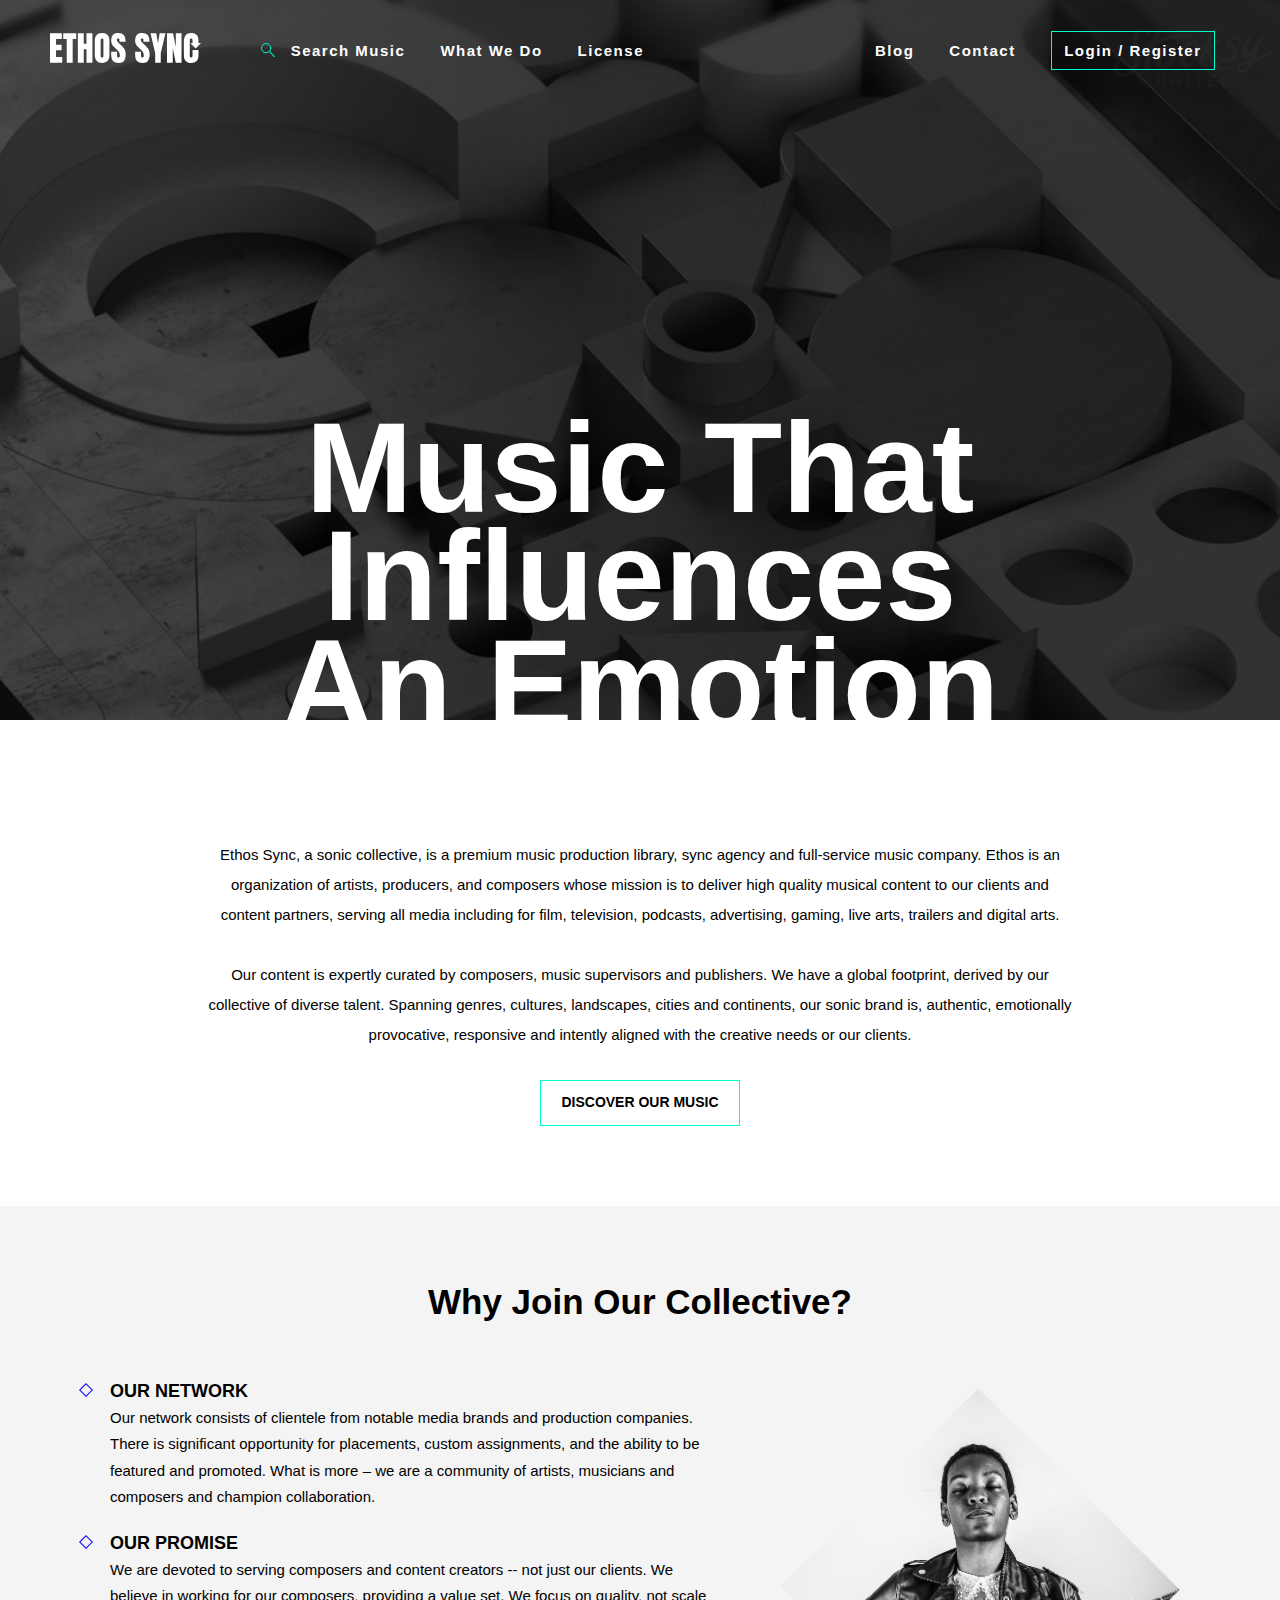
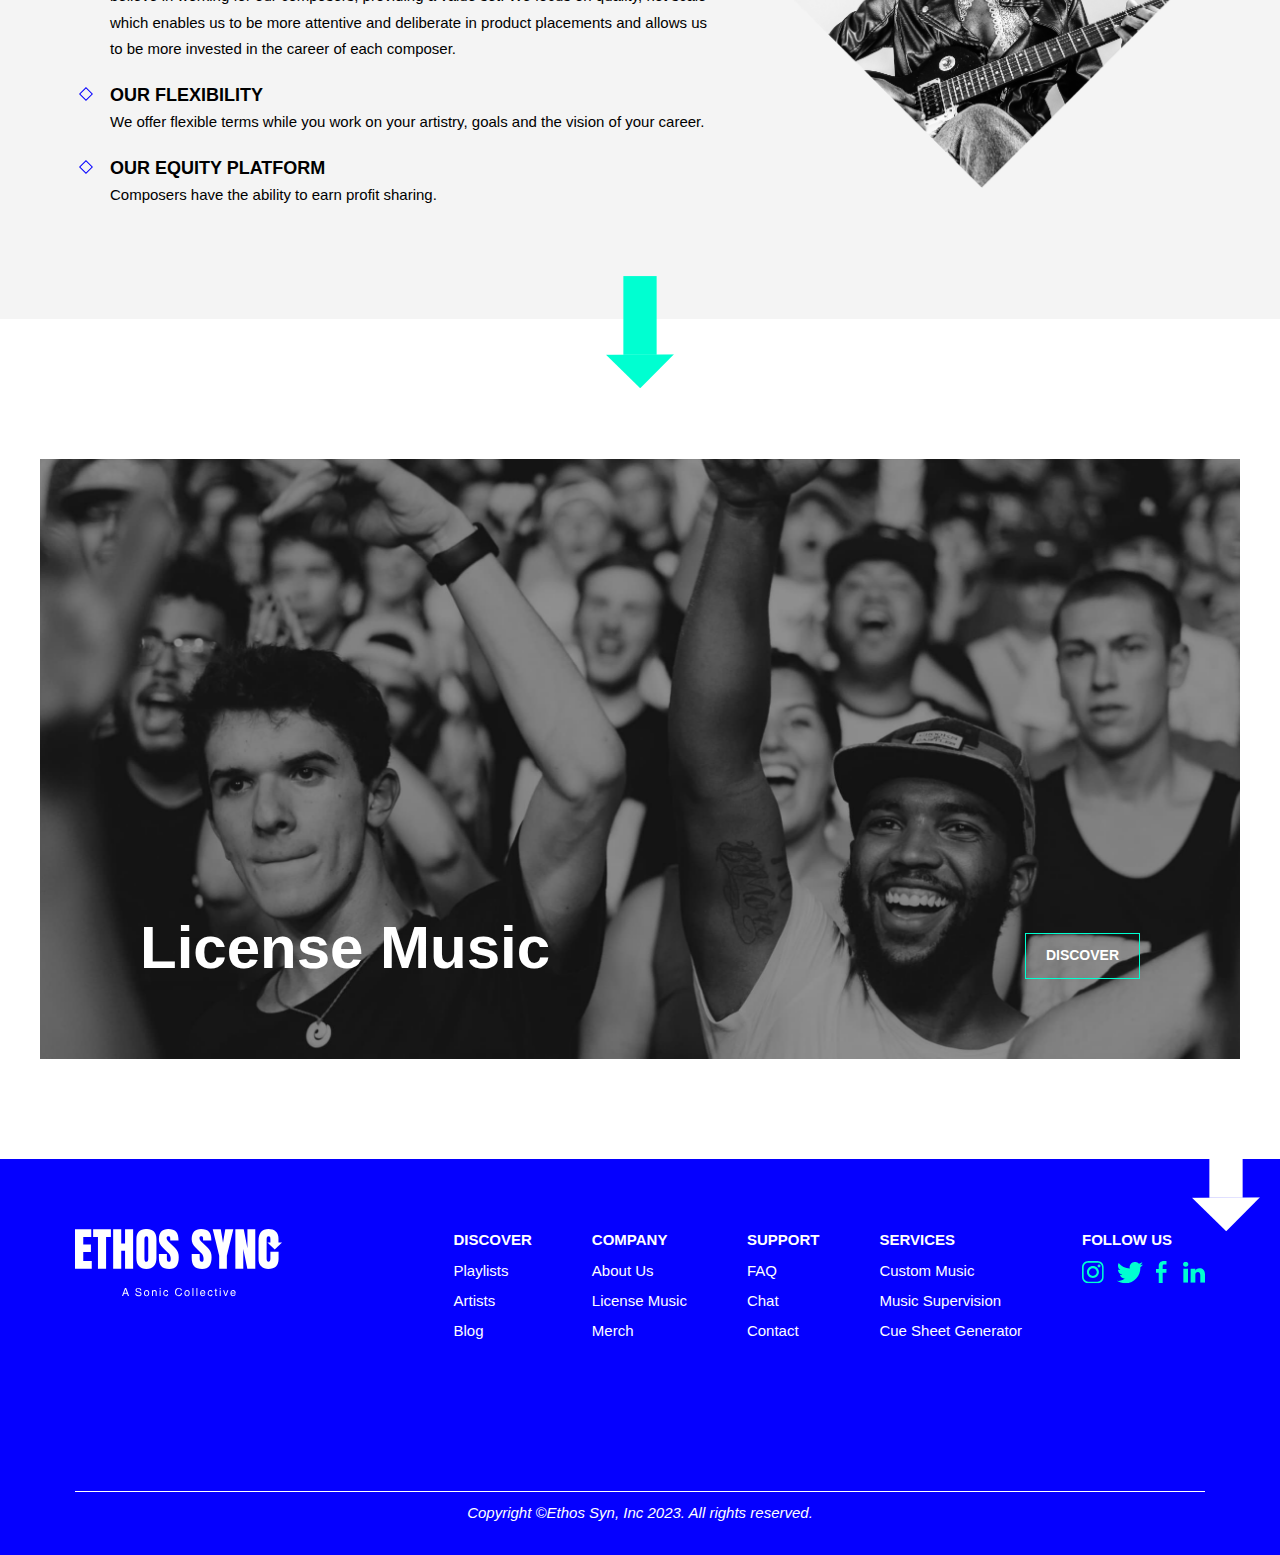
==== commit 013b183b: "links" ====
--- a/about.html
+++ b/about.html
@@ -49,7 +49,7 @@
                 </a>
               </li>
               <li>
-                <a href="/" >About Us</a>
+                <a href="/about.html" >What We Do</a>
               </li>
               <li>
                 <a href="/">License</a>
@@ -151,7 +151,7 @@
         <div class="blog--container" style="background: url(/assets/img/a--license.jpg);">            
           <div class="blog--inner">
             <h2>License Music</h2>
-            <a href="javascript:void(0)" class="btn--blk">Discover</a>
+            <a href="/discover.html" class="btn--blk">Discover</a>
 
           </div>
         </div>
@@ -295,7 +295,7 @@
     </div>
     <div class="footer--after">
       <hr>
-      <p class="copyright">Copyright ©Ethos Sync 2023. All rights reserved.</p>
+      <p class="copyright">Copyright ©Ethos Syn, Inc 2023. All rights reserved.</p>
     </div>
   </footer>
   <script src="https://cdnjs.cloudflare.com/ajax/libs/gsap/3.9.1/gsap.min.js"></script>
--- a/styles/css/main.css
+++ b/styles/css/main.css
@@ -1 +1 @@
-*,*::before,*::after{box-sizing:border-box}ul[class],ol[class]{padding:0}body,h1,h2,h3,h4,p,ul[class],ol[class],li,figure,figcaption,blockquote,dl,dd{margin:0}body{min-height:100vh;scroll-behavior:smooth;text-rendering:optimizeSpeed;line-height:1.5;-webkit-font-smoothing:antialiased;-moz-osx-font-smoothing:grayscale;overflow-x:hidden;position:relative}ul[class],ol[class]{list-style:none}a:not([class]){text-decoration-skip-ink:auto}img{max-width:100%;display:block}article>*+*{margin-top:1em}input,button,textarea,select{font:inherit}textarea:focus,input:focus,input[type]:focus,.uneditable-input:focus{outline:0 none}@media(prefers-reduced-motion: reduce){*{animation-duration:.01ms !important;animation-iteration-count:1 !important;transition-duration:.01ms !important;scroll-behavior:auto !important}}html{font-size:62.5%}h1,h2,h3,h4,a,p,ul,li,input{font-family:"Helvetica",sans-serif}h2{font-weight:bold;font-size:3.5rem}h3{font-size:1.8rem}p{font-weight:400;font-size:1.5rem}a{font-weight:bold;font-size:1.5rem;text-decoration:none}.btn--outline{border:1px solid #00ffd1;padding:1rem 1.25rem;color:#fff;transition:400ms ease-in}.btn--outline:hover{background:#00ffd1;color:#000}.btn--blk{text-align:center;color:#000;text-transform:uppercase;font-size:1.4rem;border:1px solid #00ffd1;padding:1.125rem 2rem;transition:400ms ease-in}.btn--blk:hover{background:#00ffd1}button{font-family:"Helvetica",sans-serif;font-size:1.4rem;font-weight:bold;letter-spacing:.15rem;text-transform:uppercase;background:none;color:#fff;border:1px solid #00ffd1;width:15rem;padding:1rem;text-align:center;margin:4rem 0 2rem;transition:400ms ease-in;cursor:pointer}button:hover{background:#00ffd1;color:#000}.home header{position:absolute;top:0;width:100%;z-index:99}.header--inner{max-width:130rem;margin:auto;padding:3rem}.header--inner .nav--wrap{display:flex;align-items:center;justify-content:space-between}.header--inner .nav--wrap .nav--left{display:flex;align-items:center}.header--inner .logo{margin:0 2rem;max-width:15.1rem a;max-width-display:block}.header--inner .logo svg{width:100%}.header--inner ul{list-style-type:none;display:flex}.header--inner ul li{color:#fff;padding-right:3.5rem}.header--inner ul li a{color:#fff;letter-spacing:.15rem}.header--inner .nav--search svg{margin-right:1rem;margin-bottom:-2px}@media only screen and (max-width: 992px){.nav--items{display:none}}.hero--container .hero--inner{position:relative;height:100vh}.hero--container .hero--inner .hero--bg{background-size:cover !important;height:100%;width:100%;position:absolute;top:0;left:0;object-fit:cover}.hero--container .hero--inner .hero--content{position:relative;height:100%;display:flex;align-items:center;justify-content:center;flex-direction:column}.hero--container .hero--inner .hero--content .hc--center{padding:0 2rem}.hero--container .hero--inner .hero--content svg{width:100%}.hero--container .hero--inner .hero--content .subtitle{margin:4rem 0 1rem}.hero--container .hero--inner .hero--content .subtitle p{color:#fff;font-size:2.5rem;letter-spacing:.15rem;text-align:center}.hero--container .hero--inner .hero--content .hc--btns{position:absolute;bottom:13vh}.hero--container .hero--inner .hero--content .hc--btns a{margin:0 .5rem;text-transform:uppercase;font-size:1.4rem;letter-spacing:.15rem;padding:1.125rem 2rem}.hero--container .hero--inner .hero--content .arrow--down{position:absolute;bottom:-7rem}.intro{height:100vh;width:100%;position:absolute;z-index:100;opacity:1}.intro.entered{z-index:-10}.intro video{object-fit:cover;width:100%;height:100vh}.intro .intro--inner{position:absolute;display:flex;align-items:center;width:auto;flex-direction:column;top:50%;left:50%;transform:translate(-50%, -50%)}.h--intro{padding:2rem}.h--intro .intro--wrap{max-width:87rem;margin:10rem auto 6rem;display:flex;flex-direction:column;align-items:center}.h--intro .intro--wrap p{text-align:center;line-height:2em;margin-bottom:3rem}.h--playlist{background:#f4f4f4;position:relative;padding:2rem 2rem 8rem}.h--playlist .playlist--wrap{margin:5rem 0}.h--playlist .playlist--wrap h2{text-align:center}@media only screen and (min-width: 1024px){.h--playlist .playlist--wrap h2{font-size:5rem;margin-bottom:5rem}}.h--playlist .playlist--wrap .picker--inner{display:grid;max-width:125rem;margin:4rem auto;column-gap:3rem;row-gap:4.5rem;grid-template-columns:repeat(auto-fill, minmax(min(20rem, 100%), 1fr));align-items:center;justify-content:center}.h--playlist .playlist--wrap .pl--card{position:relative;max-width:22.5rem}.h--playlist .playlist--wrap .pl--card .pl--clip{width:22.5rem;height:22.5rem;background-repeat:no-repeat;display:block;position:relative;clip-path:polygon(50% 0%, 100% 50%, 50% 100%, 0% 50%);background-position:center;background-size:contain}.h--playlist .playlist--wrap .pl--card .overlay--link{background-color:rgba(0,0,0,.4);width:22.5rem;height:22.5rem;display:block;clip-path:polygon(50% 0%, 100% 50%, 50% 100%, 0% 50%);position:absolute;bottom:0;visibility:hidden;opacity:0;transition:visibility 0s,opacity .4s linear}.h--playlist .playlist--wrap .pl--card .overlay--link h3{color:#fff;position:absolute;top:50%;left:50%;transform:translate(-50%, -50%)}.h--playlist .playlist--wrap .pl--card .overlay--link h3::after{position:absolute;content:"";height:.1rem;bottom:-0.4rem;margin:0 auto;left:0;right:0;width:100%;background:#00ffd1}.h--playlist .playlist--wrap .pl--card:hover .overlay--link{visibility:visible;opacity:1}.h--playlist .playlist--wrap .pl--browse{text-align:center;margin:8rem auto 0}.h--playlist .arrow--down{position:absolute;bottom:-7rem;left:50%;transform:translateX(-50%)}.h--blog{padding:2rem}.h--blog .blog--container{background-size:cover !important;background-position:center !important;background-repeat:no-repeat !important;min-height:60rem;width:100%;max-width:120rem;margin:12rem auto 8rem;position:relative;display:flex;align-items:flex-end;padding:4rem}.h--blog .blog--container .blog--motif{position:absolute;top:3rem;right:5rem}.h--blog .blog--container .blog--inner{display:flex;align-items:flex-end;justify-content:space-between;max-width:100rem;width:100%;margin:0 auto 4rem}.h--blog .blog--container .blog--inner h2{color:#fff;font-size:6rem;line-height:1.0125em;max-width:47rem}.about .hero--container .hero--inner{height:80vh}.about .hero--container .hero--inner #heroBg{height:80vh}.about .hero--container .hero--inner .hero--content h1{color:#fff;text-align:center;position:absolute;bottom:-1%;font-size:10vw;line-height:.85em}@media only screen and (min-width: 1024px){.about .hero--container .hero--inner .hero--content h1{bottom:-2rem}}.a--why{background:#f4f4f4;padding:2rem;position:relative}.a--why .why--container{margin:5rem 0}.a--why .why--container h2{text-align:center}.a--why .why--container .why--inner{display:flex;flex-direction:column-reverse;max-width:60rem;margin:3rem auto;column-gap:3rem}@media only screen and (min-width: 768px){.a--why .why--container .why--inner{flex-direction:row;max-width:90rem;align-items:center}}@media only screen and (min-width: 1024px){.a--why .why--container .why--inner{max-width:112rem;margin:5rem auto 7rem}}@media only screen and (min-width: 1024px){.a--why .w--copy{max-width:65rem}}.a--why .w--copy .w--list{list-style-image:url(/assets/icons/diamond.svg);padding-inline-start:2rem;font-family:"Helvetica",sans-serif}.a--why .w--copy .w--list h3{font-family:"Helvetica",sans-serif;text-transform:uppercase}.a--why .w--copy .w--list p{line-height:1.75em}.a--why .w--copy .w--list li{padding:0 1rem 2rem}.a--why .w--img{max-width:25rem;margin:0 auto 3rem}.a--why .w--img img{width:100%}@media only screen and (min-width: 1024px){.a--why .w--img{max-width:40rem}}.a--why .arrow--down{position:absolute;left:50%;transform:translateX(-50%);bottom:-7rem}.a--box .blog--container .btn--blk{color:#fff}.a--box .blog--container .btn--blk:hover{color:#000}footer{background:#0500ff;padding:2rem;position:relative}footer .arrow--down__white{position:absolute;top:-4rem;right:2rem}.footer--inner{display:flex;flex-direction:column;margin:5rem auto 14rem}@media only screen and (min-width: 992px){.footer--inner{justify-content:space-between;flex-direction:row;max-width:113rem}}.footer--inner .logo{margin:0 2rem 2rem 0}.footer--inner .f--nav{display:grid;grid-template-columns:repeat(2, 1fr);row-gap:4rem}@media only screen and (min-width: 992px){.footer--inner .f--nav{display:grid;grid-template-columns:repeat(5, auto);column-gap:6rem}}.nav--col .f--title{color:#fff;font-weight:bold;text-transform:uppercase}.nav--col ul{color:#fff;list-style-type:none;padding-inline-start:0;margin:.5rem 0}.nav--col ul li{color:#fff}.nav--col ul li a{color:#fff;font-weight:400;line-height:2em}.nav--col.social .f--title{padding-bottom:1rem}.footer--after{max-width:113rem;margin:auto}.footer--after hr{border:0;margin:0;border-top:1px solid #fff;height:0}.footer--after .copyright{color:#fff;text-align:center;font-size:1.2;font-style:italic;margin:1rem 0}/*# sourceMappingURL=main.css.map */
+*,*::before,*::after{box-sizing:border-box}ul[class],ol[class]{padding:0}body,h1,h2,h3,h4,p,ul[class],ol[class],li,figure,figcaption,blockquote,dl,dd{margin:0}body{min-height:100vh;scroll-behavior:smooth;text-rendering:optimizeSpeed;line-height:1.5;-webkit-font-smoothing:antialiased;-moz-osx-font-smoothing:grayscale;overflow-x:hidden;position:relative}ul[class],ol[class]{list-style:none}a:not([class]){text-decoration-skip-ink:auto}img{max-width:100%;display:block}article>*+*{margin-top:1em}input,button,textarea,select{font:inherit}textarea:focus,input:focus,input[type]:focus,.uneditable-input:focus{outline:0 none}@media(prefers-reduced-motion: reduce){*{animation-duration:.01ms !important;animation-iteration-count:1 !important;transition-duration:.01ms !important;scroll-behavior:auto !important}}html{font-size:62.5%}h1,h2,h3,h4,a,p,ul,li,input{font-family:"Helvetica",sans-serif}h2{font-weight:bold;font-size:3.5rem}h3{font-size:1.8rem}p{font-weight:400;font-size:1.5rem}a{font-weight:bold;font-size:1.5rem;text-decoration:none}.btn--outline{border:1px solid #00ffd1;padding:1rem 1.25rem;color:#fff;transition:400ms ease-in}.btn--outline:hover{background:#00ffd1;color:#000}.btn--blk{text-align:center;color:#000;text-transform:uppercase;font-size:1.4rem;border:1px solid #00ffd1;padding:1.125rem 2rem;transition:400ms ease-in}.btn--blk:hover{background:#00ffd1}button{font-family:"Helvetica",sans-serif;font-size:1.4rem;font-weight:bold;letter-spacing:.15rem;text-transform:uppercase;background:none;color:#fff;border:1px solid #00ffd1;width:15rem;padding:1rem;text-align:center;margin:4rem 0 2rem;transition:400ms ease-in;cursor:pointer}button:hover{background:#00ffd1;color:#000}.home header{position:absolute;top:0;width:100%;z-index:99}.header--inner{max-width:130rem;margin:auto;padding:3rem}.header--inner .nav--wrap{display:flex;align-items:center;justify-content:space-between}.header--inner .nav--wrap .nav--left{display:flex;align-items:center}.header--inner .logo{margin:0 2rem;max-width:15.1rem}.header--inner .logo a{display:block}.header--inner .logo svg{width:100%}.header--inner ul{list-style-type:none;display:flex}.header--inner ul li{color:#fff;padding-right:3.5rem}.header--inner ul li a{color:#fff;letter-spacing:.15rem}.header--inner .nav--search svg{margin-right:1rem;margin-bottom:-2px}@media only screen and (max-width: 992px){.nav--items{display:none}}.hero--container .hero--inner{position:relative;height:100vh}.hero--container .hero--inner .hero--bg{background-size:cover !important;height:100%;width:100%;position:absolute;top:0;left:0;object-fit:cover}.hero--container .hero--inner .hero--content{position:relative;height:100%;display:flex;align-items:center;justify-content:center;flex-direction:column}.hero--container .hero--inner .hero--content .hc--center{padding:0 2rem}.hero--container .hero--inner .hero--content svg{width:100%}.hero--container .hero--inner .hero--content .subtitle{margin:4rem 0 1rem}.hero--container .hero--inner .hero--content .subtitle p{color:#fff;font-size:2.5rem;letter-spacing:.15rem;text-align:center}.hero--container .hero--inner .hero--content .hc--btns{position:absolute;bottom:13vh}.hero--container .hero--inner .hero--content .hc--btns a{margin:0 .5rem;text-transform:uppercase;font-size:1.4rem;letter-spacing:.15rem;padding:1.125rem 2rem}.hero--container .hero--inner .hero--content .arrow--down{position:absolute;bottom:-7rem}.intro{height:100vh;width:100%;position:fixed;z-index:100;opacity:1}.intro.entered{z-index:-10}.intro video{object-fit:cover;width:100%;height:100vh}.intro .intro--inner{position:absolute;display:flex;align-items:center;width:auto;flex-direction:column;top:50%;left:50%;transform:translate(-50%, -50%)}.intro .intro--inner button{color:#00ffd1;border:none;font-size:5.5rem;text-transform:none;width:auto;margin:0;position:absolute;top:54%;transform:translateY(-50%)}.intro .intro--inner button:hover{background:none;color:#00ffd1}.intro .overlay--logo{position:absolute;bottom:5rem;right:5rem;max-width:17rem;height:auto}.h--intro{padding:2rem}.h--intro .intro--wrap{max-width:87rem;margin:10rem auto 6rem;display:flex;flex-direction:column;align-items:center}.h--intro .intro--wrap p{text-align:center;line-height:2em;margin-bottom:3rem}.h--playlist{background:#f4f4f4;position:relative;padding:2rem 2rem 8rem}.h--playlist .playlist--wrap{margin:5rem 0}.h--playlist .playlist--wrap h2{text-align:center}@media only screen and (min-width: 1024px){.h--playlist .playlist--wrap h2{font-size:5rem;margin-bottom:5rem}}.h--playlist .playlist--wrap .picker--inner{display:grid;max-width:125rem;margin:4rem auto;column-gap:3rem;row-gap:4.5rem;grid-template-columns:repeat(auto-fill, minmax(min(20rem, 100%), 1fr));align-items:center;justify-content:center}.h--playlist .playlist--wrap .pl--card{position:relative;max-width:22.5rem}.h--playlist .playlist--wrap .pl--card .pl--clip{width:22.5rem;height:22.5rem;background-repeat:no-repeat;display:block;position:relative;clip-path:polygon(50% 0%, 100% 50%, 50% 100%, 0% 50%);background-position:center;background-size:contain}.h--playlist .playlist--wrap .pl--card .overlay--link{background-color:rgba(0,0,0,.4);width:22.5rem;height:22.5rem;display:block;clip-path:polygon(50% 0%, 100% 50%, 50% 100%, 0% 50%);position:absolute;bottom:0;visibility:hidden;opacity:0;transition:visibility 0s,opacity .4s linear}.h--playlist .playlist--wrap .pl--card .overlay--link h3{color:#fff;position:absolute;top:50%;left:50%;transform:translate(-50%, -50%);font-size:2rem;line-height:1.25em;text-align:center}.h--playlist .playlist--wrap .pl--card:hover .overlay--link{visibility:visible;opacity:1}.h--playlist .playlist--wrap .pl--browse{text-align:center;margin:8rem auto 0}.h--playlist .arrow--down{position:absolute;bottom:-7rem;left:50%;transform:translateX(-50%)}.h--blog{padding:2rem}.h--blog .blog--container{background-size:cover !important;background-position:center !important;background-repeat:no-repeat !important;min-height:60rem;width:100%;max-width:120rem;margin:12rem auto 8rem;position:relative;display:flex;align-items:flex-end;padding:4rem}.h--blog .blog--container .blog--motif{position:absolute;top:3rem;right:5rem}.h--blog .blog--container .blog--inner{display:flex;align-items:flex-end;justify-content:space-between;max-width:100rem;width:100%;margin:0 auto 4rem}.h--blog .blog--container .blog--inner h2{color:#fff;font-size:6rem;line-height:1.0125em;max-width:47rem}.about .hero--container .hero--inner{height:80vh}.about .hero--container .hero--inner #heroBg{height:80vh}.about .hero--container .hero--inner .hero--content h1{color:#fff;text-align:center;position:absolute;bottom:-1%;font-size:10vw;line-height:.85em}@media only screen and (min-width: 1024px){.about .hero--container .hero--inner .hero--content h1{bottom:-2rem}}.a--why{background:#f4f4f4;padding:2rem;position:relative}.a--why .why--container{margin:5rem 0}.a--why .why--container h2{text-align:center}.a--why .why--container .why--inner{display:flex;flex-direction:column-reverse;max-width:60rem;margin:3rem auto;column-gap:3rem}@media only screen and (min-width: 768px){.a--why .why--container .why--inner{flex-direction:row;max-width:90rem;align-items:center}}@media only screen and (min-width: 1024px){.a--why .why--container .why--inner{max-width:112rem;margin:5rem auto 7rem}}@media only screen and (min-width: 1024px){.a--why .w--copy{max-width:65rem}}.a--why .w--copy .w--list{list-style-image:url(/assets/icons/diamond.svg);padding-inline-start:2rem;font-family:"Helvetica",sans-serif}.a--why .w--copy .w--list h3{font-family:"Helvetica",sans-serif;text-transform:uppercase}.a--why .w--copy .w--list p{line-height:1.75em}.a--why .w--copy .w--list li{padding:0 1rem 2rem}.a--why .w--img{max-width:25rem;margin:0 auto 3rem}.a--why .w--img img{width:100%}@media only screen and (min-width: 1024px){.a--why .w--img{max-width:40rem}}.a--why .arrow--down{position:absolute;left:50%;transform:translateX(-50%);bottom:-7rem}.a--box .blog--container .btn--blk{color:#fff}.a--box .blog--container .btn--blk:hover{color:#000}.discover header{box-shadow:0px 4px 4px rgba(0,0,0,.06);position:sticky;z-index:900;background:#fff}.discover header .header--inner ul,.discover header .header--inner li,.discover header .header--inner a{color:#000}.embed{background:#f4f4f4;padding:2rem}.embed .em--inner{position:relative;padding:0 0 10rem 0}.embed .em--inner .arrow--down{position:absolute;left:50%;transform:translateX(-50%);bottom:-10rem;z-index:10}.embed h1{text-align:center;font-size:4.5rem;margin:3rem auto}@media only screen and (min-width: 1024px){.embed h1{font-size:6rem}}.embed .em--wrapper{max-width:100rem;margin:0 auto 7rem}.embed .em--wrapper iframe{width:100%}.embed .em--link{margin:0 auto 2rem;text-align:center}.h--playlist.d--playlist{background-color:#fff;padding-bottom:3rem}.h--playlist.d--playlist .playlist--wrap{margin:14rem auto 5rem}.h--playlist.d--playlist .playlist--wrap .picker--inner{max-width:73.5rem}.d--box .blog--container{margin-top:4rem}.d--box .blog--container .arrow--right{visibility:hidden;position:absolute;left:-5rem;bottom:7.5rem}@media only screen and (min-width: 1200px){.d--box .blog--container .arrow--right{visibility:visible}}.d--box .blog--container .btn--blk{color:#fff}.d--box .blog--container .btn--blk:hover{color:#000}footer{background:#0500ff;padding:2rem;position:relative}footer .arrow--down__white{position:absolute;top:-4rem;right:2rem}.footer--inner{display:flex;flex-direction:column;margin:5rem auto 14rem}@media only screen and (min-width: 992px){.footer--inner{justify-content:space-between;flex-direction:row;max-width:113rem}}.footer--inner .logo{margin:0 2rem 2rem 0}.footer--inner .f--nav{display:grid;grid-template-columns:repeat(2, 1fr);row-gap:4rem}@media only screen and (min-width: 992px){.footer--inner .f--nav{display:grid;grid-template-columns:repeat(5, auto);column-gap:6rem}}.nav--col .f--title{color:#fff;font-weight:bold;text-transform:uppercase}.nav--col ul{color:#fff;list-style-type:none;padding-inline-start:0;margin:.5rem 0}.nav--col ul li{color:#fff}.nav--col ul li a{color:#fff;font-weight:400;line-height:2em}.nav--col.social .f--title{padding-bottom:1rem}.footer--after{max-width:113rem;margin:auto}.footer--after hr{border:0;margin:0;border-top:1px solid #fff;height:0}.footer--after .copyright{color:#fff;text-align:center;font-size:1.2;font-style:italic;margin:1rem 0}/*# sourceMappingURL=main.css.map */
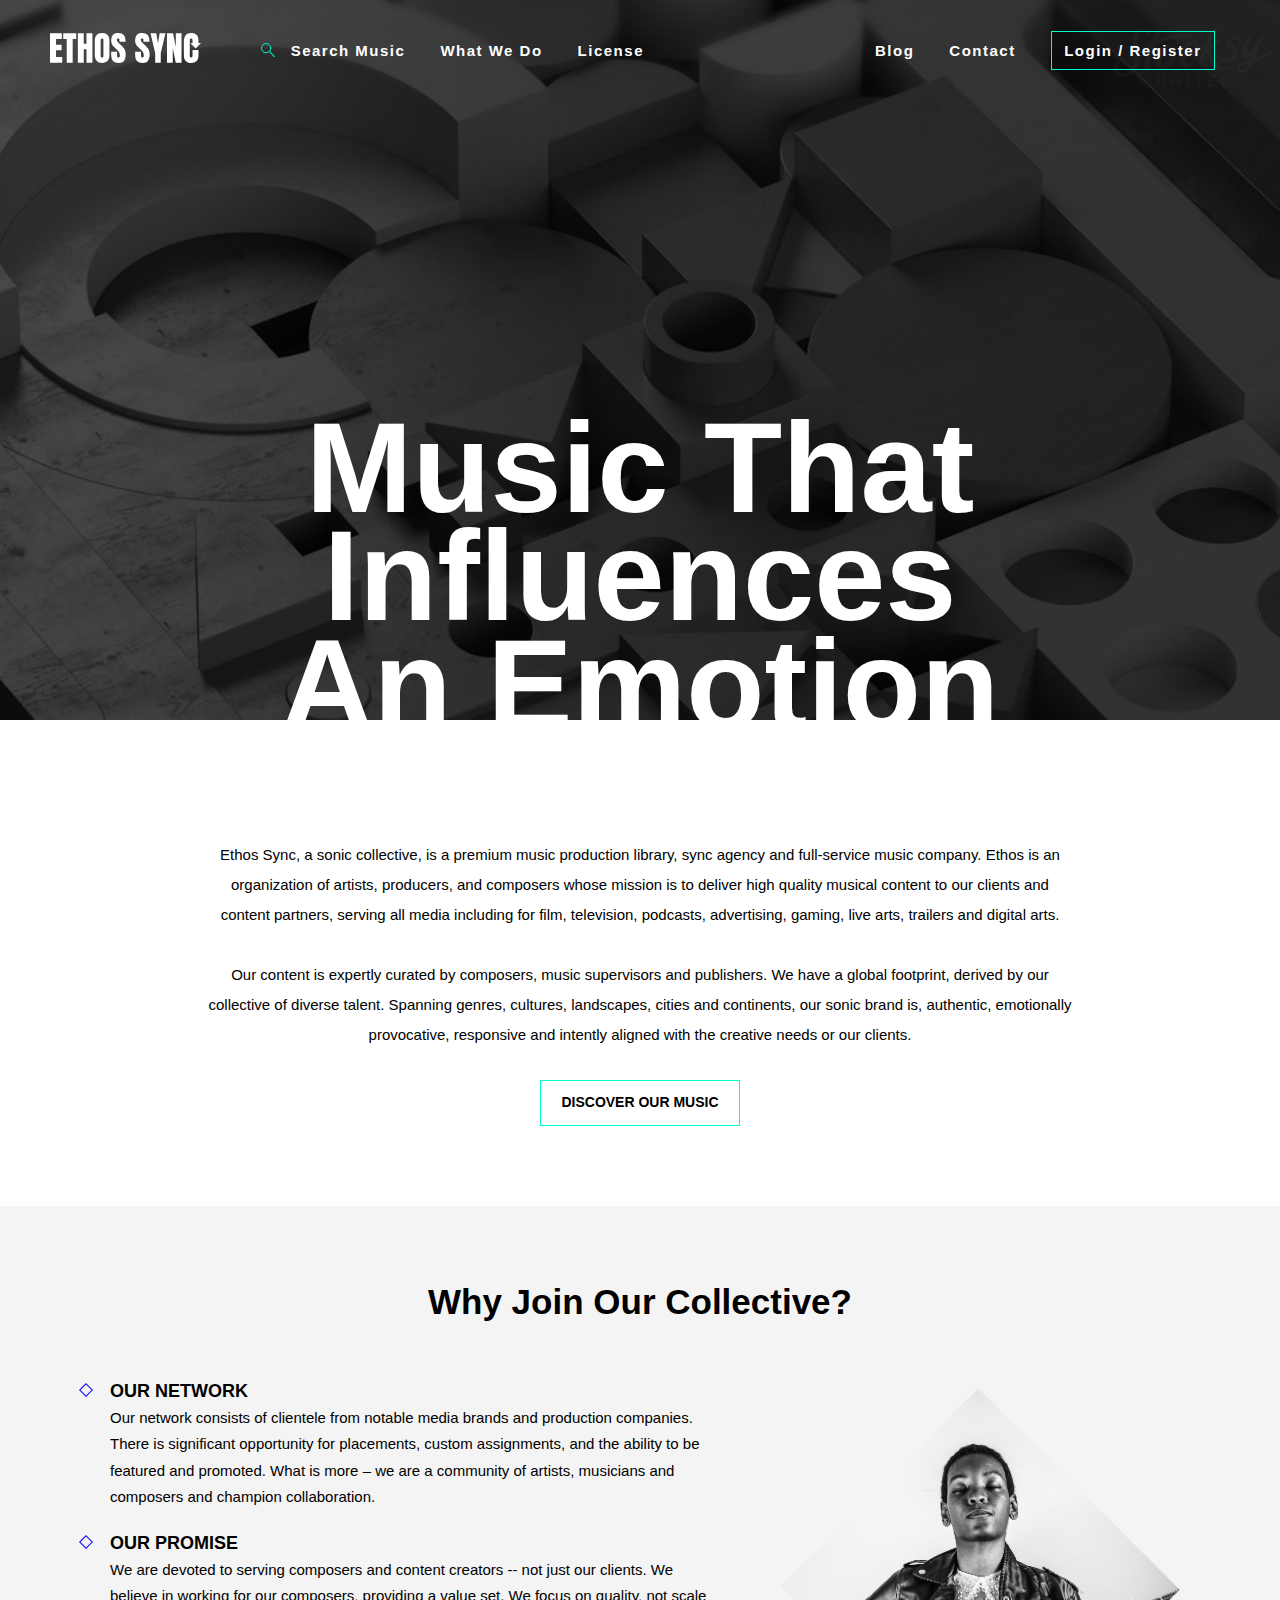
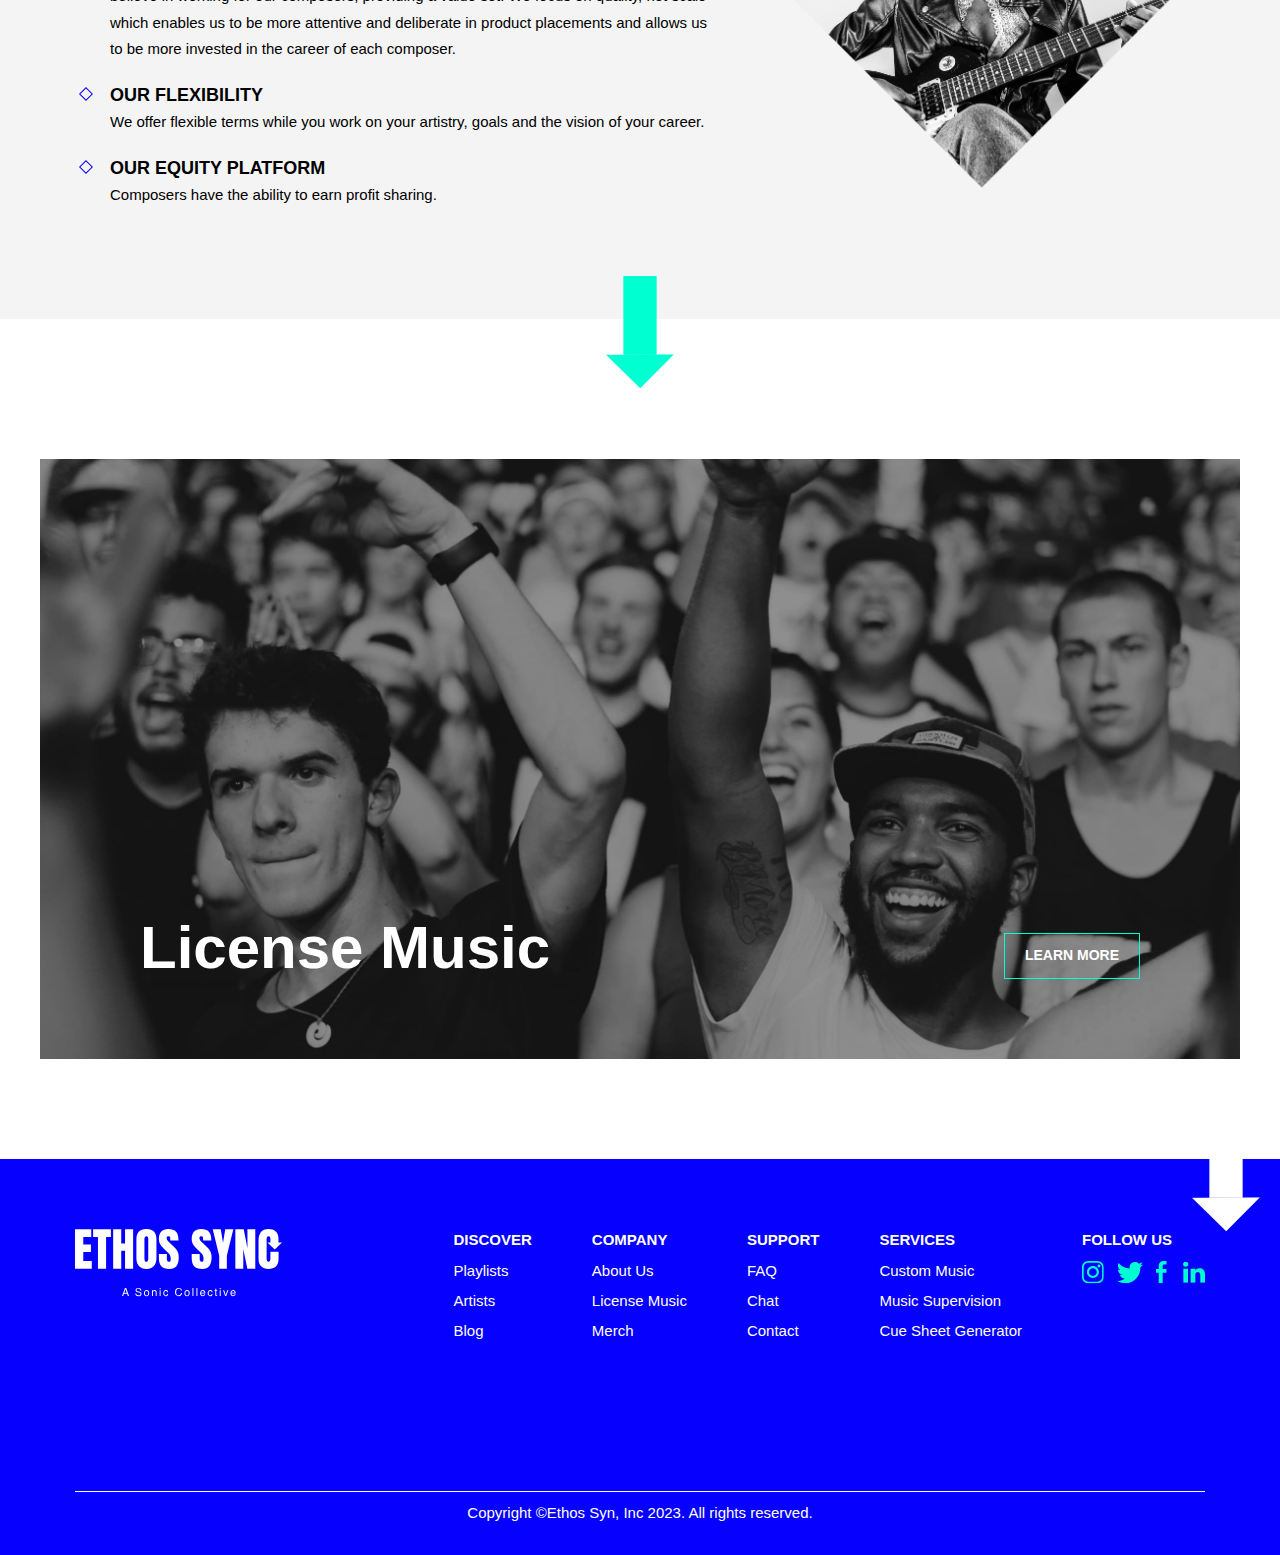
==== commit 0753751c: "new playlist covers and search music link" ====
--- a/about.html
+++ b/about.html
@@ -40,7 +40,7 @@
           <div class="nav--items">
             <ul>
               <li>
-                <a href="javascript:void(0)" class="nav--search">
+                <a href="https://www.figma.com/proto/NNT2tJc3PovL6ZkvJpeSPO/Final-Website---Alternative?type=design&node-id=1-152&scaling=min-zoom&page-id=0%3A1" target="_blank" class="nav--search">
                   <svg width="14" height="15" viewBox="0 0 14 15" fill="none" xmlns="http://www.w3.org/2000/svg">
                     <circle cx="5.12263" cy="5.12263" r="4.62263" stroke="#00FFD1" stroke-linecap="round"/>
                     <path d="M13.0679 13.9228C13.2603 14.1209 13.5768 14.1254 13.7749 13.933C13.973 13.7406 13.9775 13.424 13.7851 13.226L13.0679 13.9228ZM8.02385 8.73085L13.0679 13.9228L13.7851 13.226L8.7411 8.03404L8.02385 8.73085Z" fill="#00FFD1"/>
@@ -151,7 +151,7 @@
         <div class="blog--container" style="background: url(/assets/img/a--license.jpg);">            
           <div class="blog--inner">
             <h2>License Music</h2>
-            <a href="/discover.html" class="btn--blk">Discover</a>
+            <a href="/discover.html" class="btn--blk">Learn More</a>
 
           </div>
         </div>
--- a/styles/css/main.css
+++ b/styles/css/main.css
@@ -1 +1 @@
-*,*::before,*::after{box-sizing:border-box}ul[class],ol[class]{padding:0}body,h1,h2,h3,h4,p,ul[class],ol[class],li,figure,figcaption,blockquote,dl,dd{margin:0}body{min-height:100vh;scroll-behavior:smooth;text-rendering:optimizeSpeed;line-height:1.5;-webkit-font-smoothing:antialiased;-moz-osx-font-smoothing:grayscale;overflow-x:hidden;position:relative}ul[class],ol[class]{list-style:none}a:not([class]){text-decoration-skip-ink:auto}img{max-width:100%;display:block}article>*+*{margin-top:1em}input,button,textarea,select{font:inherit}textarea:focus,input:focus,input[type]:focus,.uneditable-input:focus{outline:0 none}@media(prefers-reduced-motion: reduce){*{animation-duration:.01ms !important;animation-iteration-count:1 !important;transition-duration:.01ms !important;scroll-behavior:auto !important}}html{font-size:62.5%}h1,h2,h3,h4,a,p,ul,li,input{font-family:"Helvetica",sans-serif}h2{font-weight:bold;font-size:3.5rem}h3{font-size:1.8rem}p{font-weight:400;font-size:1.5rem}a{font-weight:bold;font-size:1.5rem;text-decoration:none}.btn--outline{border:1px solid #00ffd1;padding:1rem 1.25rem;color:#fff;transition:400ms ease-in}.btn--outline:hover{background:#00ffd1;color:#000}.btn--blk{text-align:center;color:#000;text-transform:uppercase;font-size:1.4rem;border:1px solid #00ffd1;padding:1.125rem 2rem;transition:400ms ease-in}.btn--blk:hover{background:#00ffd1}button{font-family:"Helvetica",sans-serif;font-size:1.4rem;font-weight:bold;letter-spacing:.15rem;text-transform:uppercase;background:none;color:#fff;border:1px solid #00ffd1;width:15rem;padding:1rem;text-align:center;margin:4rem 0 2rem;transition:400ms ease-in;cursor:pointer}button:hover{background:#00ffd1;color:#000}.home header{position:absolute;top:0;width:100%;z-index:99}.header--inner{max-width:130rem;margin:auto;padding:3rem}.header--inner .nav--wrap{display:flex;align-items:center;justify-content:space-between}.header--inner .nav--wrap .nav--left{display:flex;align-items:center}.header--inner .logo{margin:0 2rem;max-width:15.1rem}.header--inner .logo a{display:block}.header--inner .logo svg{width:100%}.header--inner ul{list-style-type:none;display:flex}.header--inner ul li{color:#fff;padding-right:3.5rem}.header--inner ul li a{color:#fff;letter-spacing:.15rem}.header--inner .nav--search svg{margin-right:1rem;margin-bottom:-2px}@media only screen and (max-width: 992px){.nav--items{display:none}}.hero--container .hero--inner{position:relative;height:100vh}.hero--container .hero--inner .hero--bg{background-size:cover !important;height:100%;width:100%;position:absolute;top:0;left:0;object-fit:cover}.hero--container .hero--inner .hero--content{position:relative;height:100%;display:flex;align-items:center;justify-content:center;flex-direction:column}.hero--container .hero--inner .hero--content .hc--center{padding:0 2rem}.hero--container .hero--inner .hero--content svg{width:100%}.hero--container .hero--inner .hero--content .subtitle{margin:4rem 0 1rem}.hero--container .hero--inner .hero--content .subtitle p{color:#fff;font-size:2.5rem;letter-spacing:.15rem;text-align:center}.hero--container .hero--inner .hero--content .hc--btns{position:absolute;bottom:13vh}.hero--container .hero--inner .hero--content .hc--btns a{margin:0 .5rem;text-transform:uppercase;font-size:1.4rem;letter-spacing:.15rem;padding:1.125rem 2rem}.hero--container .hero--inner .hero--content .arrow--down{position:absolute;bottom:-7rem}.intro{height:100vh;width:100%;position:fixed;z-index:100;opacity:1}.intro.entered{z-index:-10}.intro video{object-fit:cover;width:100%;height:100vh}.intro .intro--inner{position:absolute;display:flex;align-items:center;width:auto;flex-direction:column;top:50%;left:50%;transform:translate(-50%, -50%)}.intro .intro--inner button{color:#00ffd1;border:none;font-size:5.5rem;text-transform:none;width:auto;margin:0;position:absolute;top:54%;transform:translateY(-50%)}.intro .intro--inner button:hover{background:none;color:#00ffd1}.intro .overlay--logo{position:absolute;bottom:5rem;right:5rem;max-width:17rem;height:auto}.h--intro{padding:2rem}.h--intro .intro--wrap{max-width:87rem;margin:10rem auto 6rem;display:flex;flex-direction:column;align-items:center}.h--intro .intro--wrap p{text-align:center;line-height:2em;margin-bottom:3rem}.h--playlist{background:#f4f4f4;position:relative;padding:2rem 2rem 8rem}.h--playlist .playlist--wrap{margin:5rem 0}.h--playlist .playlist--wrap h2{text-align:center}@media only screen and (min-width: 1024px){.h--playlist .playlist--wrap h2{font-size:5rem;margin-bottom:5rem}}.h--playlist .playlist--wrap .picker--inner{display:grid;max-width:125rem;margin:4rem auto;column-gap:3rem;row-gap:4.5rem;grid-template-columns:repeat(auto-fill, minmax(min(20rem, 100%), 1fr));align-items:center;justify-content:center}.h--playlist .playlist--wrap .pl--card{position:relative;max-width:22.5rem}.h--playlist .playlist--wrap .pl--card .pl--clip{width:22.5rem;height:22.5rem;background-repeat:no-repeat;display:block;position:relative;clip-path:polygon(50% 0%, 100% 50%, 50% 100%, 0% 50%);background-position:center;background-size:contain}.h--playlist .playlist--wrap .pl--card .overlay--link{background-color:rgba(0,0,0,.4);width:22.5rem;height:22.5rem;display:block;clip-path:polygon(50% 0%, 100% 50%, 50% 100%, 0% 50%);position:absolute;bottom:0;visibility:hidden;opacity:0;transition:visibility 0s,opacity .4s linear}.h--playlist .playlist--wrap .pl--card .overlay--link h3{color:#fff;position:absolute;top:50%;left:50%;transform:translate(-50%, -50%);font-size:2rem;line-height:1.25em;text-align:center}.h--playlist .playlist--wrap .pl--card:hover .overlay--link{visibility:visible;opacity:1}.h--playlist .playlist--wrap .pl--browse{text-align:center;margin:8rem auto 0}.h--playlist .arrow--down{position:absolute;bottom:-7rem;left:50%;transform:translateX(-50%)}.h--blog{padding:2rem}.h--blog .blog--container{background-size:cover !important;background-position:center !important;background-repeat:no-repeat !important;min-height:60rem;width:100%;max-width:120rem;margin:12rem auto 8rem;position:relative;display:flex;align-items:flex-end;padding:4rem}.h--blog .blog--container .blog--motif{position:absolute;top:3rem;right:5rem}.h--blog .blog--container .blog--inner{display:flex;align-items:flex-end;justify-content:space-between;max-width:100rem;width:100%;margin:0 auto 4rem}.h--blog .blog--container .blog--inner h2{color:#fff;font-size:6rem;line-height:1.0125em;max-width:47rem}.about .hero--container .hero--inner{height:80vh}.about .hero--container .hero--inner #heroBg{height:80vh}.about .hero--container .hero--inner .hero--content h1{color:#fff;text-align:center;position:absolute;bottom:-1%;font-size:10vw;line-height:.85em}@media only screen and (min-width: 1024px){.about .hero--container .hero--inner .hero--content h1{bottom:-2rem}}.a--why{background:#f4f4f4;padding:2rem;position:relative}.a--why .why--container{margin:5rem 0}.a--why .why--container h2{text-align:center}.a--why .why--container .why--inner{display:flex;flex-direction:column-reverse;max-width:60rem;margin:3rem auto;column-gap:3rem}@media only screen and (min-width: 768px){.a--why .why--container .why--inner{flex-direction:row;max-width:90rem;align-items:center}}@media only screen and (min-width: 1024px){.a--why .why--container .why--inner{max-width:112rem;margin:5rem auto 7rem}}@media only screen and (min-width: 1024px){.a--why .w--copy{max-width:65rem}}.a--why .w--copy .w--list{list-style-image:url(/assets/icons/diamond.svg);padding-inline-start:2rem;font-family:"Helvetica",sans-serif}.a--why .w--copy .w--list h3{font-family:"Helvetica",sans-serif;text-transform:uppercase}.a--why .w--copy .w--list p{line-height:1.75em}.a--why .w--copy .w--list li{padding:0 1rem 2rem}.a--why .w--img{max-width:25rem;margin:0 auto 3rem}.a--why .w--img img{width:100%}@media only screen and (min-width: 1024px){.a--why .w--img{max-width:40rem}}.a--why .arrow--down{position:absolute;left:50%;transform:translateX(-50%);bottom:-7rem}.a--box .blog--container .btn--blk{color:#fff}.a--box .blog--container .btn--blk:hover{color:#000}.discover header{box-shadow:0px 4px 4px rgba(0,0,0,.06);position:sticky;z-index:900;background:#fff}.discover header .header--inner ul,.discover header .header--inner li,.discover header .header--inner a{color:#000}.embed{background:#f4f4f4;padding:2rem}.embed .em--inner{position:relative;padding:0 0 10rem 0}.embed .em--inner .arrow--down{position:absolute;left:50%;transform:translateX(-50%);bottom:-10rem;z-index:10}.embed h1{text-align:center;font-size:4.5rem;margin:3rem auto}@media only screen and (min-width: 1024px){.embed h1{font-size:6rem}}.embed .em--wrapper{max-width:100rem;margin:0 auto 7rem}.embed .em--wrapper iframe{width:100%}.embed .em--link{margin:0 auto 2rem;text-align:center}.h--playlist.d--playlist{background-color:#fff;padding-bottom:3rem}.h--playlist.d--playlist .playlist--wrap{margin:14rem auto 5rem}.h--playlist.d--playlist .playlist--wrap .picker--inner{max-width:73.5rem}.d--box .blog--container{margin-top:4rem}.d--box .blog--container .arrow--right{visibility:hidden;position:absolute;left:-5rem;bottom:7.5rem}@media only screen and (min-width: 1200px){.d--box .blog--container .arrow--right{visibility:visible}}.d--box .blog--container .btn--blk{color:#fff}.d--box .blog--container .btn--blk:hover{color:#000}footer{background:#0500ff;padding:2rem;position:relative}footer .arrow--down__white{position:absolute;top:-4rem;right:2rem}.footer--inner{display:flex;flex-direction:column;margin:5rem auto 14rem}@media only screen and (min-width: 992px){.footer--inner{justify-content:space-between;flex-direction:row;max-width:113rem}}.footer--inner .logo{margin:0 2rem 2rem 0}.footer--inner .f--nav{display:grid;grid-template-columns:repeat(2, 1fr);row-gap:4rem}@media only screen and (min-width: 992px){.footer--inner .f--nav{display:grid;grid-template-columns:repeat(5, auto);column-gap:6rem}}.nav--col .f--title{color:#fff;font-weight:bold;text-transform:uppercase}.nav--col ul{color:#fff;list-style-type:none;padding-inline-start:0;margin:.5rem 0}.nav--col ul li{color:#fff}.nav--col ul li a{color:#fff;font-weight:400;line-height:2em}.nav--col.social .f--title{padding-bottom:1rem}.footer--after{max-width:113rem;margin:auto}.footer--after hr{border:0;margin:0;border-top:1px solid #fff;height:0}.footer--after .copyright{color:#fff;text-align:center;font-size:1.2;font-style:italic;margin:1rem 0}/*# sourceMappingURL=main.css.map */
+*,*::before,*::after{box-sizing:border-box}ul[class],ol[class]{padding:0}body,h1,h2,h3,h4,p,ul[class],ol[class],li,figure,figcaption,blockquote,dl,dd{margin:0}body{min-height:100vh;scroll-behavior:smooth;text-rendering:optimizeSpeed;line-height:1.5;-webkit-font-smoothing:antialiased;-moz-osx-font-smoothing:grayscale;overflow-x:hidden;position:relative}ul[class],ol[class]{list-style:none}a:not([class]){text-decoration-skip-ink:auto}img{max-width:100%;display:block}article>*+*{margin-top:1em}input,button,textarea,select{font:inherit}textarea:focus,input:focus,input[type]:focus,.uneditable-input:focus{outline:0 none}@media(prefers-reduced-motion: reduce){*{animation-duration:.01ms !important;animation-iteration-count:1 !important;transition-duration:.01ms !important;scroll-behavior:auto !important}}html{font-size:62.5%}h1,h2,h3,h4,a,p,ul,li,input{font-family:"Helvetica",sans-serif}h2{font-weight:bold;font-size:3.5rem}h3{font-size:1.8rem}p{font-weight:400;font-size:1.5rem}a{font-weight:bold;font-size:1.5rem;text-decoration:none}.btn--outline{border:1px solid #00ffd1;padding:1rem 1.25rem;color:#fff;transition:400ms ease-in}.btn--outline:hover{background:#00ffd1;color:#000}.btn--blk{text-align:center;color:#000;text-transform:uppercase;font-size:1.4rem;border:1px solid #00ffd1;padding:1.125rem 2rem;transition:400ms ease-in}.btn--blk:hover{background:#00ffd1}button{font-family:"Helvetica",sans-serif;font-size:1.4rem;font-weight:bold;letter-spacing:.15rem;text-transform:uppercase;background:none;color:#fff;border:1px solid #00ffd1;width:15rem;padding:1rem;text-align:center;margin:4rem 0 2rem;transition:400ms ease-in;cursor:pointer}button:hover{background:#00ffd1;color:#000}.home header{position:absolute;top:0;width:100%;z-index:99}.header--inner{max-width:130rem;margin:auto;padding:3rem}.header--inner .nav--wrap{display:flex;align-items:center;justify-content:space-between}.header--inner .nav--wrap .nav--left{display:flex;align-items:center}.header--inner .logo{margin:0 2rem;max-width:15.1rem}.header--inner .logo a{display:block}.header--inner .logo svg{width:100%}.header--inner ul{list-style-type:none;display:flex}.header--inner ul li{color:#fff;padding-right:3.5rem}.header--inner ul li a{color:#fff;letter-spacing:.15rem}.header--inner .nav--search svg{margin-right:1rem;margin-bottom:-2px}@media only screen and (max-width: 992px){.nav--items{display:none}}.hero--container .hero--inner{position:relative;height:100vh}.hero--container .hero--inner .hero--bg{background-size:cover !important;height:100%;width:100%;position:absolute;top:0;left:0;object-fit:cover}.hero--container .hero--inner .hero--content{position:relative;height:100%;display:flex;align-items:center;justify-content:center;flex-direction:column}.hero--container .hero--inner .hero--content .hc--center{padding:0 2rem}.hero--container .hero--inner .hero--content svg{width:100%}.hero--container .hero--inner .hero--content .subtitle{margin:4rem 0 1rem}.hero--container .hero--inner .hero--content .subtitle p{color:#fff;font-size:2.5rem;letter-spacing:.15rem;text-align:center}.hero--container .hero--inner .hero--content .hc--btns{position:absolute;bottom:13vh}.hero--container .hero--inner .hero--content .hc--btns a{margin:0 .5rem;text-transform:uppercase;font-size:1.4rem;letter-spacing:.15rem;padding:1.125rem 2rem}.hero--container .hero--inner .hero--content .arrow--down{position:absolute;bottom:-7rem}.intro{height:100vh;width:100%;position:fixed;z-index:100;opacity:1}.intro.entered{z-index:-10}.intro video{object-fit:cover;width:100%;height:100vh}.intro .intro--inner{position:absolute;display:flex;align-items:center;width:auto;flex-direction:column;top:50%;left:50%;transform:translate(-50%, -50%)}.intro .intro--inner button{color:#00ffd1;border:none;font-size:5.5rem;text-transform:none;width:auto;margin:0;position:absolute;top:54%;transform:translateY(-50%)}.intro .intro--inner button:hover{background:none;color:#00ffd1}.intro .overlay--logo{position:absolute;bottom:5rem;right:5rem;max-width:17rem;height:auto}.h--intro{padding:2rem}.h--intro .intro--wrap{max-width:87rem;margin:10rem auto 6rem;display:flex;flex-direction:column;align-items:center}.h--intro .intro--wrap p{text-align:center;line-height:2em;margin-bottom:3rem}.h--playlist{background:#f4f4f4;position:relative;padding:2rem 2rem 8rem}.h--playlist .playlist--wrap{margin:5rem 0}.h--playlist .playlist--wrap h2{text-align:center}@media only screen and (min-width: 1024px){.h--playlist .playlist--wrap h2{font-size:5rem;margin-bottom:5rem}}.h--playlist .playlist--wrap .picker--inner{display:grid;max-width:125rem;margin:4rem auto;column-gap:3rem;row-gap:4.5rem;grid-template-columns:repeat(auto-fill, minmax(min(20rem, 100%), 1fr));align-items:center;justify-content:center}.h--playlist .playlist--wrap .pl--card{position:relative;max-width:22.5rem}.h--playlist .playlist--wrap .pl--card .pl--clip{width:22.5rem;height:22.5rem;background-repeat:no-repeat;display:block;position:relative;clip-path:polygon(50% 0%, 100% 50%, 50% 100%, 0% 50%);background-position:center;background-size:contain}.h--playlist .playlist--wrap .pl--card .overlay--link{background-color:rgba(0,0,0,.4);width:22.5rem;height:22.5rem;display:block;clip-path:polygon(50% 0%, 100% 50%, 50% 100%, 0% 50%);position:absolute;bottom:0;visibility:hidden;opacity:0;transition:visibility 0s,opacity .4s linear}.h--playlist .playlist--wrap .pl--card .overlay--link h3{color:#fff;position:absolute;top:50%;left:50%;transform:translate(-50%, -50%);font-size:2rem;line-height:1.25em;text-align:center}.h--playlist .playlist--wrap .pl--card:hover .overlay--link{visibility:visible;opacity:1}.h--playlist .playlist--wrap .pl--browse{text-align:center;margin:8rem auto 0}.h--playlist .arrow--down{position:absolute;bottom:-7rem;left:50%;transform:translateX(-50%)}.h--blog{padding:2rem}.h--blog .blog--container{background-size:cover !important;background-position:center !important;background-repeat:no-repeat !important;min-height:60rem;width:100%;max-width:120rem;margin:12rem auto 8rem;position:relative;display:flex;align-items:flex-end;padding:4rem}.h--blog .blog--container .blog--motif{position:absolute;top:3rem;right:5rem}.h--blog .blog--container .blog--inner{display:flex;align-items:flex-end;justify-content:space-between;max-width:100rem;width:100%;margin:0 auto 4rem}.h--blog .blog--container .blog--inner h2{color:#fff;font-size:6rem;line-height:1.0125em;max-width:47rem}.about .hero--container .hero--inner{height:80vh}.about .hero--container .hero--inner #heroBg{height:80vh}.about .hero--container .hero--inner .hero--content h1{color:#fff;text-align:center;position:absolute;bottom:-1%;font-size:10vw;line-height:.85em}@media only screen and (min-width: 1024px){.about .hero--container .hero--inner .hero--content h1{bottom:-2rem}}.a--why{background:#f4f4f4;padding:2rem;position:relative}.a--why .why--container{margin:5rem 0}.a--why .why--container h2{text-align:center}.a--why .why--container .why--inner{display:flex;flex-direction:column-reverse;max-width:60rem;margin:3rem auto;column-gap:3rem}@media only screen and (min-width: 768px){.a--why .why--container .why--inner{flex-direction:row;max-width:90rem;align-items:center}}@media only screen and (min-width: 1024px){.a--why .why--container .why--inner{max-width:112rem;margin:5rem auto 7rem}}@media only screen and (min-width: 1024px){.a--why .w--copy{max-width:65rem}}.a--why .w--copy .w--list{list-style-image:url(/assets/icons/diamond.svg);padding-inline-start:2rem;font-family:"Helvetica",sans-serif}.a--why .w--copy .w--list h3{font-family:"Helvetica",sans-serif;text-transform:uppercase}.a--why .w--copy .w--list p{line-height:1.75em}.a--why .w--copy .w--list li{padding:0 1rem 2rem}.a--why .w--img{max-width:25rem;margin:0 auto 3rem}.a--why .w--img img{width:100%}@media only screen and (min-width: 1024px){.a--why .w--img{max-width:40rem}}.a--why .arrow--down{position:absolute;left:50%;transform:translateX(-50%);bottom:-7rem}.a--box .blog--container .btn--blk{color:#fff}.a--box .blog--container .btn--blk:hover{color:#000}.discover header{box-shadow:0px 4px 4px rgba(0,0,0,.06);position:sticky;z-index:900;background:#fff}.discover header .header--inner ul,.discover header .header--inner li,.discover header .header--inner a{color:#000}.embed{padding:2rem}.embed .em--inner{position:relative;padding:0 0 10rem 0}.embed .em--inner .arrow--down{position:absolute;left:50%;transform:translateX(-50%);bottom:-10rem;z-index:10}.embed h1{text-align:center;font-size:4.5rem;margin:3rem auto}@media only screen and (min-width: 1024px){.embed h1{font-size:6rem}}.embed .em--wrapper{max-width:100rem;margin:0 auto 7rem}.embed .em--wrapper iframe{width:100%}.embed .em--link{margin:0 auto 2rem;text-align:center}.h--playlist.d--playlist{background-color:#f4f4f4;padding-bottom:3rem}.h--playlist.d--playlist .playlist--wrap{margin:14rem auto 5rem}.h--playlist.d--playlist .playlist--wrap .picker--inner{max-width:73.5rem}.d--box .blog--container{margin-top:4rem}.d--box .blog--container .arrow--right{visibility:hidden;position:absolute;left:-5rem;bottom:7.5rem}@media only screen and (min-width: 1200px){.d--box .blog--container .arrow--right{visibility:visible}}.d--box .blog--container .btn--blk{color:#fff}.d--box .blog--container .btn--blk:hover{color:#000}footer{background:#0500ff;padding:2rem;position:relative}footer .arrow--down__white{position:absolute;top:-4rem;right:2rem}.footer--inner{display:flex;flex-direction:column;margin:5rem auto 14rem}@media only screen and (min-width: 992px){.footer--inner{justify-content:space-between;flex-direction:row;max-width:113rem}}.footer--inner .logo{margin:0 2rem 2rem 0}.footer--inner .f--nav{display:grid;grid-template-columns:repeat(2, 1fr);row-gap:4rem}@media only screen and (min-width: 992px){.footer--inner .f--nav{display:grid;grid-template-columns:repeat(5, auto);column-gap:6rem}}.nav--col .f--title{color:#fff;font-weight:bold;text-transform:uppercase}.nav--col ul{color:#fff;list-style-type:none;padding-inline-start:0;margin:.5rem 0}.nav--col ul li{color:#fff}.nav--col ul li a{color:#fff;font-weight:400;line-height:2em}.nav--col.social .f--title{padding-bottom:1rem}.footer--after{max-width:113rem;margin:auto}.footer--after hr{border:0;margin:0;border-top:1px solid #fff;height:0}.footer--after .copyright{color:#fff;text-align:center;font-size:1.2;margin:1rem 0}/*# sourceMappingURL=main.css.map */
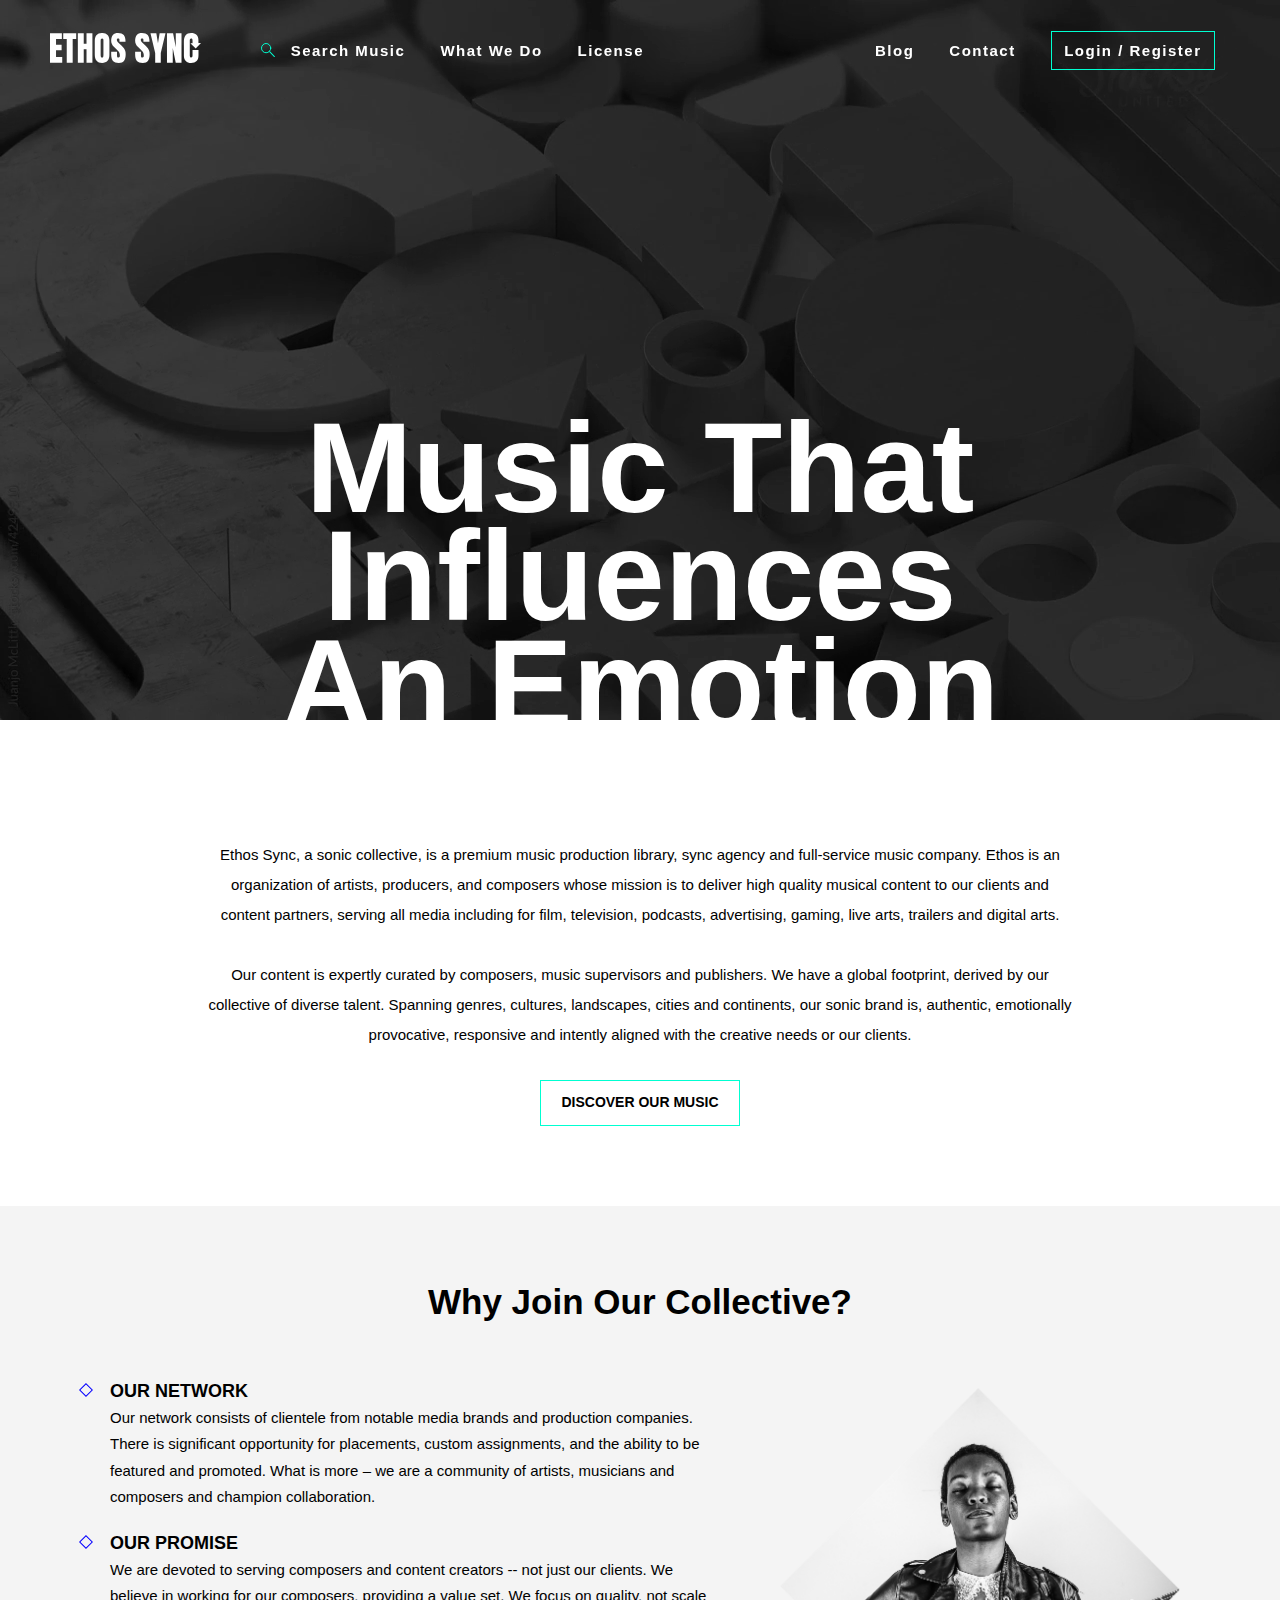
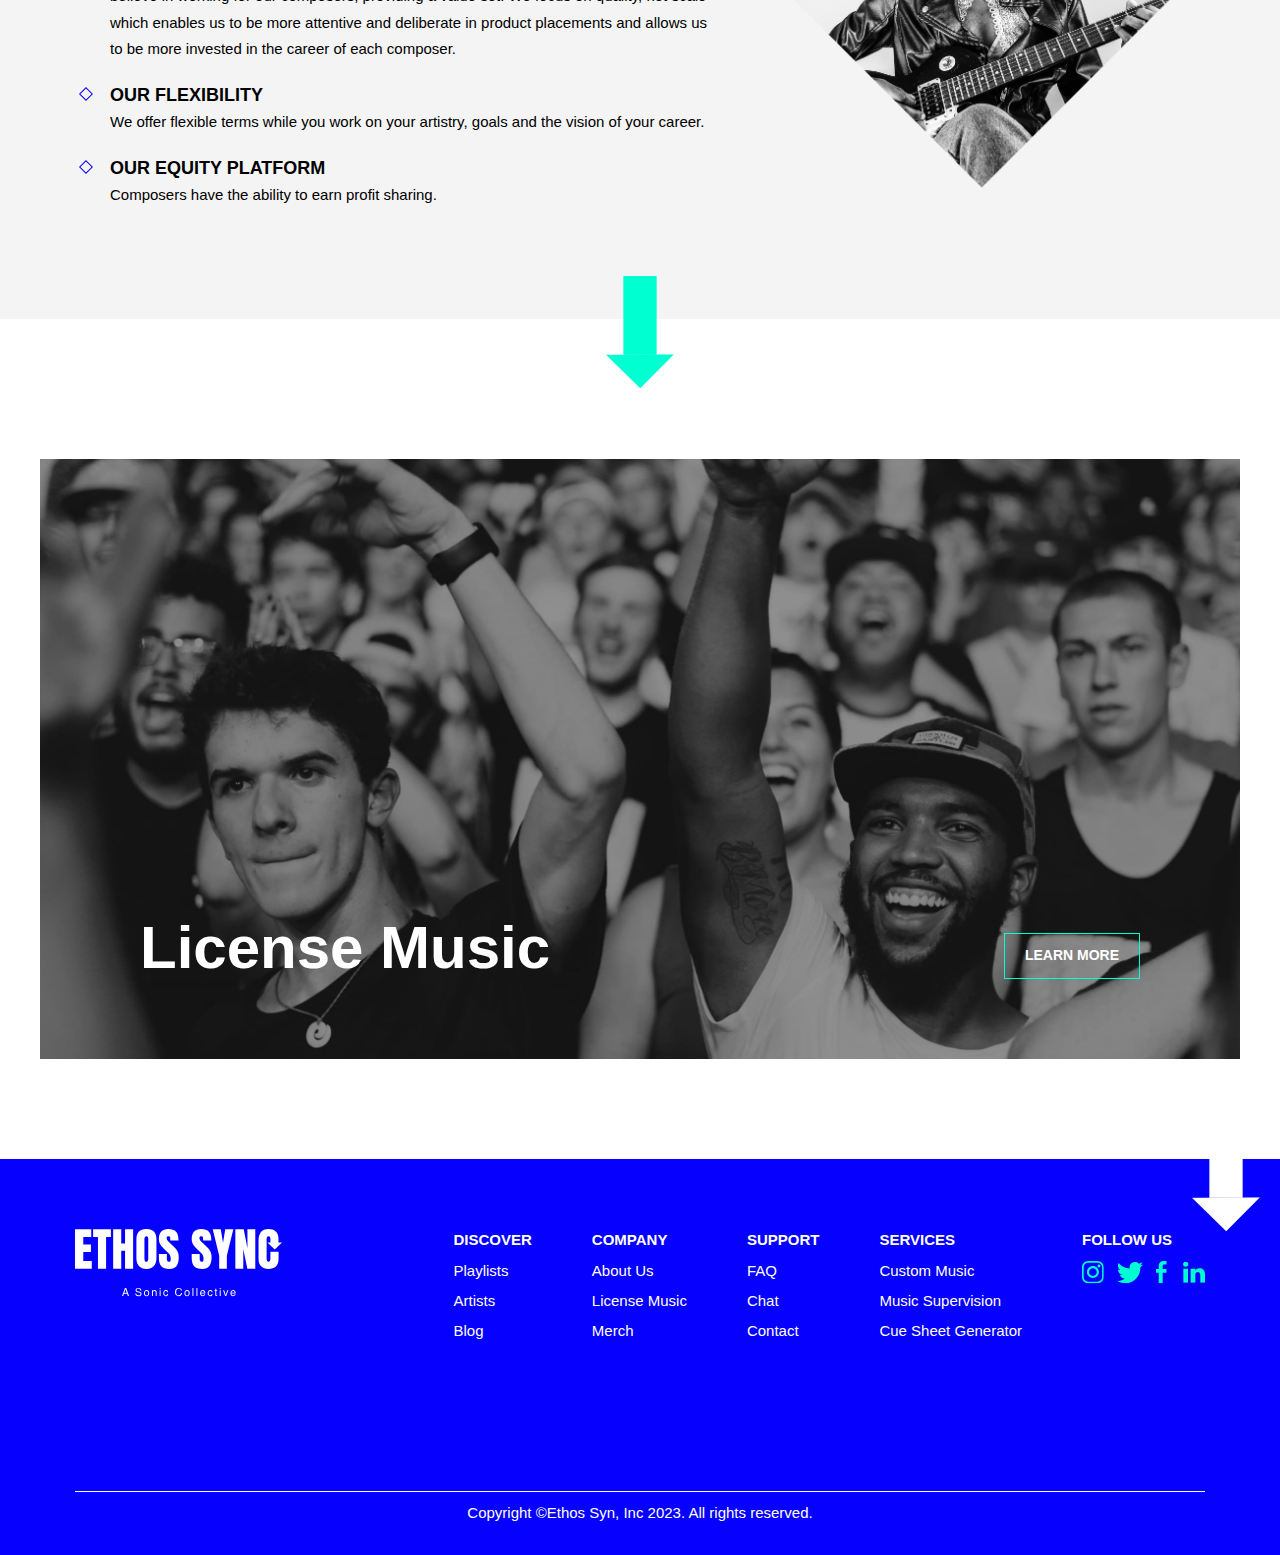
==== commit 51e0f735: "added video" ====
--- a/about.html
+++ b/about.html
@@ -40,7 +40,7 @@
           <div class="nav--items">
             <ul>
               <li>
-                <a href="https://www.figma.com/proto/NNT2tJc3PovL6ZkvJpeSPO/Final-Website---Alternative?type=design&node-id=1-152&scaling=min-zoom&page-id=0%3A1" target="_blank" class="nav--search">
+                <a href="https://www.figma.com/proto/PyOfD6cwi0cTbUL3UPSafW/Search-Page?type=design&node-id=1-1984&scaling=min-zoom&page-id=0%3A1&starting-point-node-id=1%3A1984" target="_blank" class="nav--search">
                   <svg width="14" height="15" viewBox="0 0 14 15" fill="none" xmlns="http://www.w3.org/2000/svg">
                     <circle cx="5.12263" cy="5.12263" r="4.62263" stroke="#00FFD1" stroke-linecap="round"/>
                     <path d="M13.0679 13.9228C13.2603 14.1209 13.5768 14.1254 13.7749 13.933C13.973 13.7406 13.9775 13.424 13.7851 13.226L13.0679 13.9228ZM8.02385 8.73085L13.0679 13.9228L13.7851 13.226L8.7411 8.03404L8.02385 8.73085Z" fill="#00FFD1"/>
@@ -80,7 +80,7 @@
     <section class="hero--container">
       <div class="hero--inner">
         <video id="heroBg"class="hero--bg" autoplay muted loop poster="/assets/img/about-hero.jpg">
-          <source src="/assets/homepage.mp4" type="video/mp4">
+          <source src="/assets/about.mp4" type="video/mp4">
         </video>
         <div class="hero--content">
             <h1>
@@ -93,7 +93,7 @@
       <div class="intro--wrap">
         <p>Ethos Sync, a sonic collective, is a premium music production library, sync agency and full-service music company. Ethos is an organization of artists, producers, and composers whose mission is to deliver high quality musical content to our clients and content partners, serving all media including for film, television, podcasts, advertising, gaming, live arts, trailers and digital arts.</p>
         <p>Our content is expertly curated by composers, music supervisors and publishers. We have a global footprint, derived by our collective of diverse talent. Spanning genres, cultures, landscapes, cities and continents, our sonic brand is, authentic, emotionally provocative, responsive and intently aligned with the creative needs or our clients.</p>
-        <a href="javascript:void(0)" class="btn--blk">Discover Our Music</a>
+        <a href="/discover.html" class="btn--blk">Discover Our Music</a>
       </div>
     </section>
     <section class="a--why">
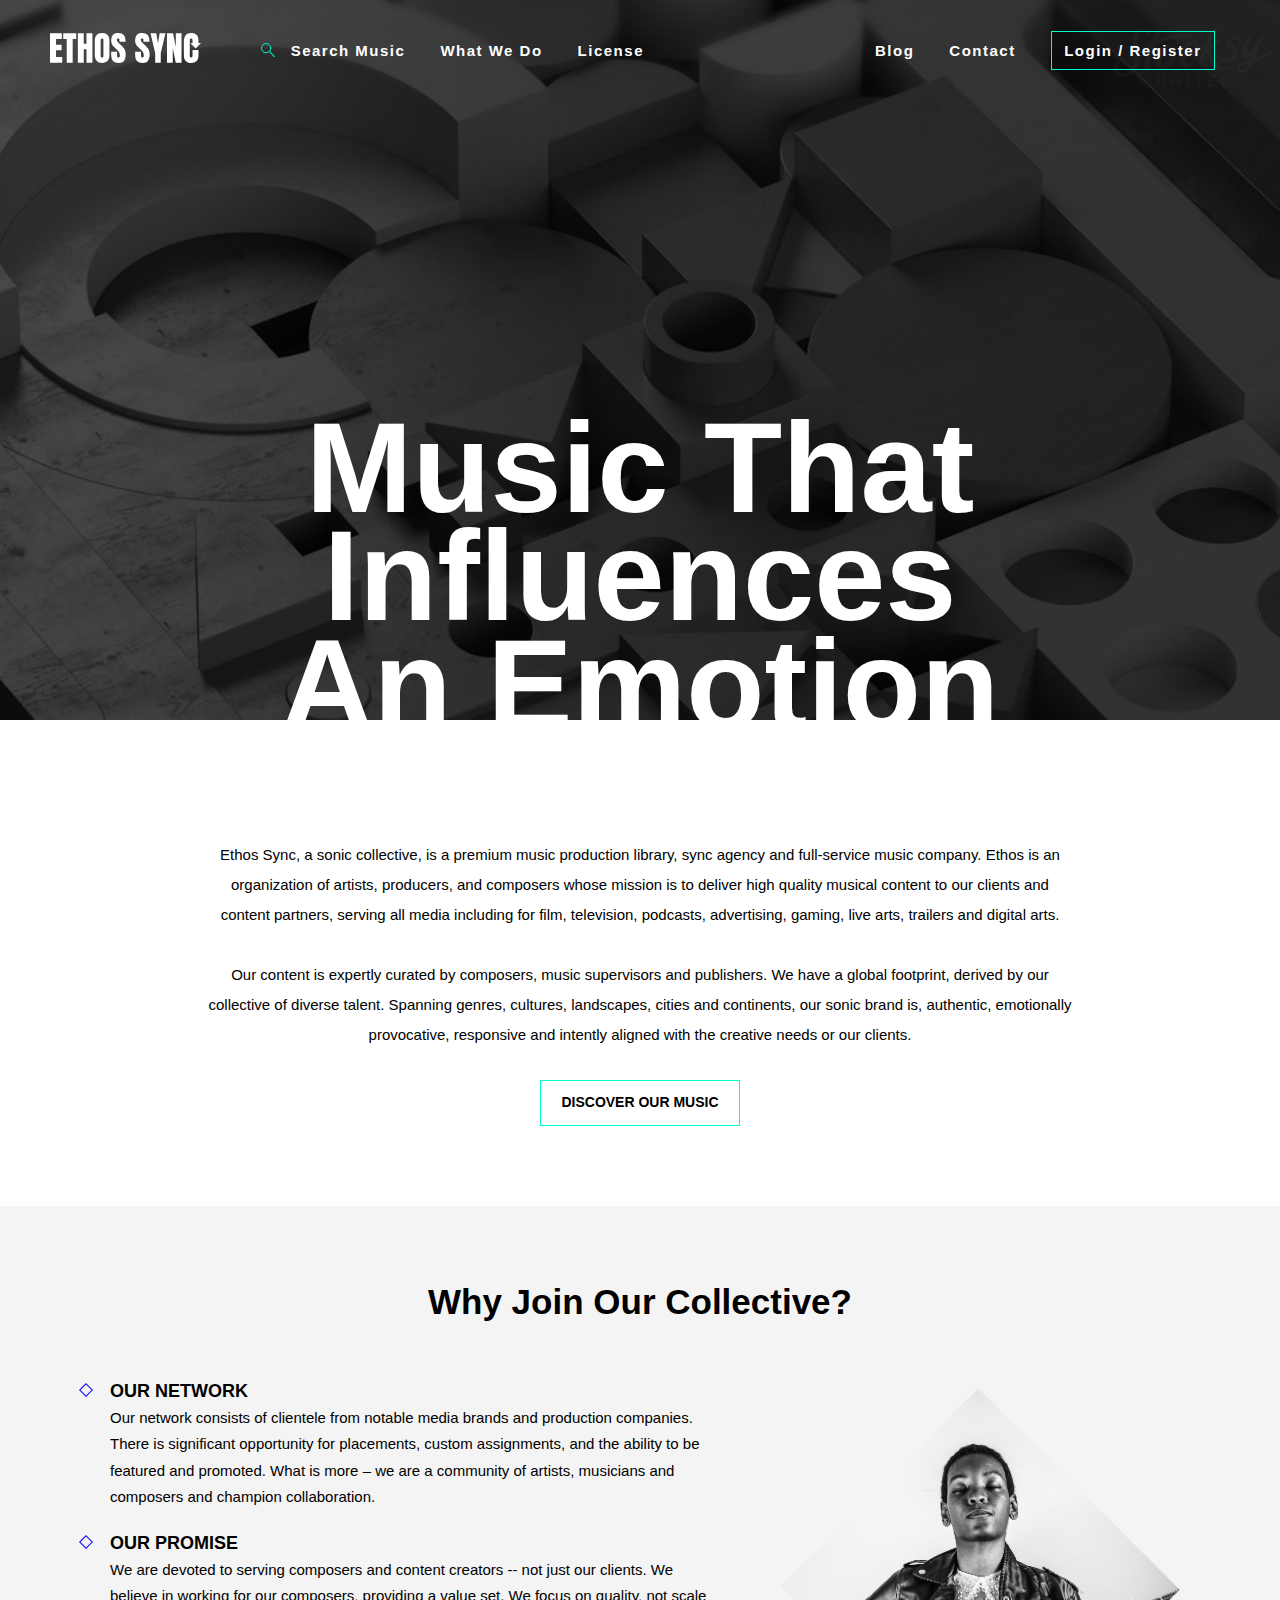
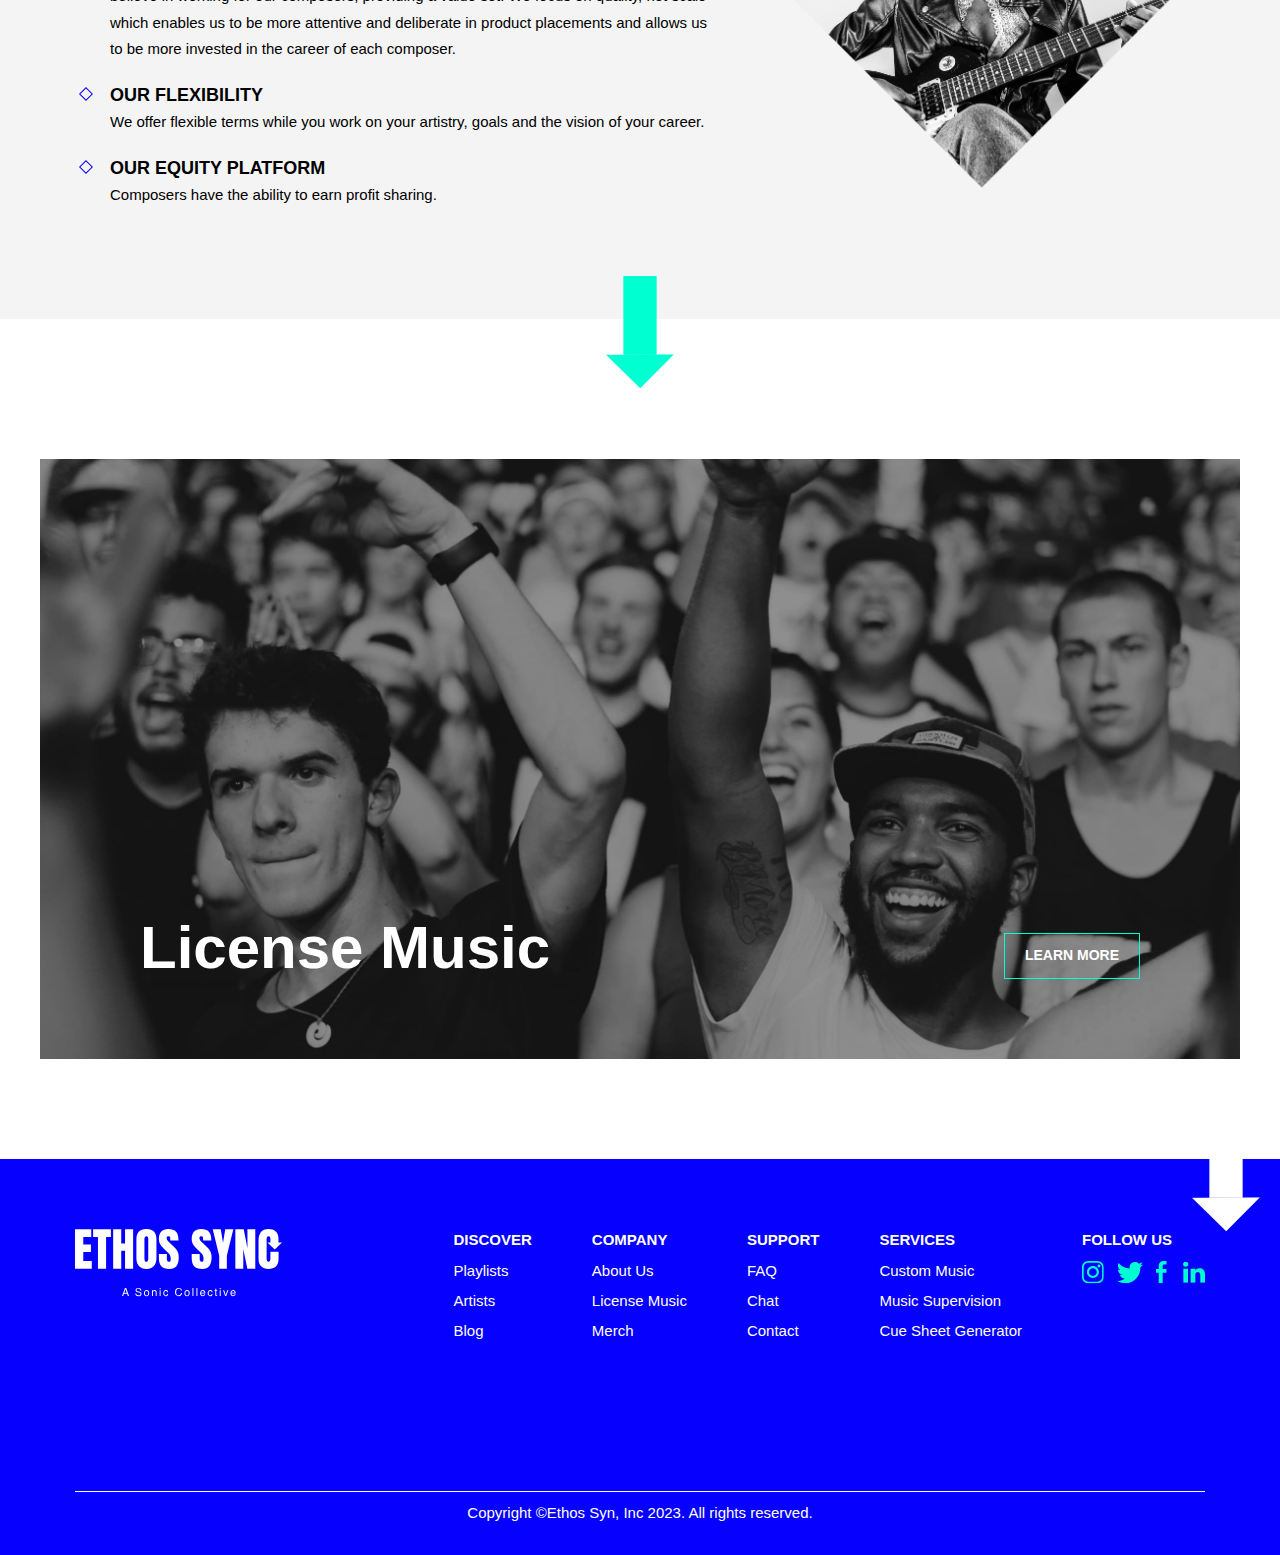
==== commit 9dc7adbc: "added favicon markup to <head>" ====
--- a/about.html
+++ b/about.html
@@ -4,6 +4,10 @@
   <meta charset="UTF-8">
   <meta http-equiv="X-UA-Compatible" content="IE=edge">
   <meta name="viewport" content="width=device-width, initial-scale=1.0">
+  <link rel="apple-touch-icon" sizes="180x180" href="/apple-touch-icon.png">
+  <link rel="icon" type="image/png" sizes="32x32" href="/favicon-32x32.png">
+  <link rel="icon" type="image/png" sizes="16x16" href="/favicon-16x16.png">
+  <link rel="manifest" href="/site.webmanifest">
   <link rel="stylesheet" href="/styles/css/main.css">
   <title>Ethos Sync</title>
 </head>
@@ -75,6 +79,39 @@
         </div>
       </div>
     </div>
+    <button class="hamburger">
+      <div></div>
+      <div></div>
+      <div></div>
+    </button>
+    <div class="menu--mobile">
+      <ul>
+        <li>
+          <a href="https://www.figma.com/proto/PyOfD6cwi0cTbUL3UPSafW/Search-Page?type=design&node-id=1-1984&scaling=min-zoom&page-id=0%3A1&starting-point-node-id=1%3A1984" target="_blank" class="nav--search">
+            <svg width="14" height="15" viewBox="0 0 14 15" fill="none" xmlns="http://www.w3.org/2000/svg">
+              <circle cx="5.12263" cy="5.12263" r="4.62263" stroke="#00FFD1" stroke-linecap="round"/>
+              <path d="M13.0679 13.9228C13.2603 14.1209 13.5768 14.1254 13.7749 13.933C13.973 13.7406 13.9775 13.424 13.7851 13.226L13.0679 13.9228ZM8.02385 8.73085L13.0679 13.9228L13.7851 13.226L8.7411 8.03404L8.02385 8.73085Z" fill="#00FFD1"/>
+            </svg>  
+            Search Music
+          </a>
+        </li>
+        <li>
+          <a href="/about.html" >What We Do</a>
+        </li>
+        <li>
+          <a href="/">License</a>
+        </li>
+        <li>
+          <a href="/">Blog</a>
+        </li>
+        <li>
+          <a href="/">Contact</a>
+        </li>
+        <li>
+          <a href="/" class="btn--outline">Login / Register</a>
+        </li>
+      </ul>
+    </div>
   </header>
   <main>
     <section class="hero--container">
--- a/styles/css/main.css
+++ b/styles/css/main.css
@@ -1 +1 @@
-*,*::before,*::after{box-sizing:border-box}ul[class],ol[class]{padding:0}body,h1,h2,h3,h4,p,ul[class],ol[class],li,figure,figcaption,blockquote,dl,dd{margin:0}body{min-height:100vh;scroll-behavior:smooth;text-rendering:optimizeSpeed;line-height:1.5;-webkit-font-smoothing:antialiased;-moz-osx-font-smoothing:grayscale;overflow-x:hidden;position:relative}ul[class],ol[class]{list-style:none}a:not([class]){text-decoration-skip-ink:auto}img{max-width:100%;display:block}article>*+*{margin-top:1em}input,button,textarea,select{font:inherit}textarea:focus,input:focus,input[type]:focus,.uneditable-input:focus{outline:0 none}@media(prefers-reduced-motion: reduce){*{animation-duration:.01ms !important;animation-iteration-count:1 !important;transition-duration:.01ms !important;scroll-behavior:auto !important}}html{font-size:62.5%}h1,h2,h3,h4,a,p,ul,li,input{font-family:"Helvetica",sans-serif}h2{font-weight:bold;font-size:3.5rem}h3{font-size:1.8rem}p{font-weight:400;font-size:1.5rem}a{font-weight:bold;font-size:1.5rem;text-decoration:none}.btn--outline{border:1px solid #00ffd1;padding:1rem 1.25rem;color:#fff;transition:400ms ease-in}.btn--outline:hover{background:#00ffd1;color:#000}.btn--blk{text-align:center;color:#000;text-transform:uppercase;font-size:1.4rem;border:1px solid #00ffd1;padding:1.125rem 2rem;transition:400ms ease-in}.btn--blk:hover{background:#00ffd1}button{font-family:"Helvetica",sans-serif;font-size:1.4rem;font-weight:bold;letter-spacing:.15rem;text-transform:uppercase;background:none;color:#fff;border:1px solid #00ffd1;width:15rem;padding:1rem;text-align:center;margin:4rem 0 2rem;transition:400ms ease-in;cursor:pointer}button:hover{background:#00ffd1;color:#000}.home header{position:absolute;top:0;width:100%;z-index:99}.header--inner{max-width:130rem;margin:auto;padding:3rem}.header--inner .nav--wrap{display:flex;align-items:center;justify-content:space-between}.header--inner .nav--wrap .nav--left{display:flex;align-items:center}.header--inner .logo{margin:0 2rem;max-width:15.1rem}.header--inner .logo a{display:block}.header--inner .logo svg{width:100%}.header--inner ul{list-style-type:none;display:flex}.header--inner ul li{color:#fff;padding-right:3.5rem}.header--inner ul li a{color:#fff;letter-spacing:.15rem}.header--inner .nav--search svg{margin-right:1rem;margin-bottom:-2px}@media only screen and (max-width: 992px){.nav--items{display:none}}.hero--container .hero--inner{position:relative;height:100vh}.hero--container .hero--inner .hero--bg{background-size:cover !important;height:100%;width:100%;position:absolute;top:0;left:0;object-fit:cover}.hero--container .hero--inner .hero--content{position:relative;height:100%;display:flex;align-items:center;justify-content:center;flex-direction:column}.hero--container .hero--inner .hero--content .hc--center{padding:0 2rem}.hero--container .hero--inner .hero--content svg{width:100%}.hero--container .hero--inner .hero--content .subtitle{margin:4rem 0 1rem}.hero--container .hero--inner .hero--content .subtitle p{color:#fff;font-size:2.5rem;letter-spacing:.15rem;text-align:center}.hero--container .hero--inner .hero--content .hc--btns{position:absolute;bottom:13vh}.hero--container .hero--inner .hero--content .hc--btns a{margin:0 .5rem;text-transform:uppercase;font-size:1.4rem;letter-spacing:.15rem;padding:1.125rem 2rem}.hero--container .hero--inner .hero--content .arrow--down{position:absolute;bottom:-7rem}.intro{height:100vh;width:100%;position:fixed;z-index:100;opacity:1}.intro.entered{z-index:-10}.intro video{object-fit:cover;width:100%;height:100vh}.intro .intro--inner{position:absolute;display:flex;align-items:center;width:auto;flex-direction:column;top:50%;left:50%;transform:translate(-50%, -50%)}.intro .intro--inner button{color:#00ffd1;border:none;font-size:5.5rem;text-transform:none;width:auto;margin:0;position:absolute;top:54%;transform:translateY(-50%)}.intro .intro--inner button:hover{background:none;color:#00ffd1}.intro .overlay--logo{position:absolute;bottom:5rem;right:5rem;max-width:17rem;height:auto}.h--intro{padding:2rem}.h--intro .intro--wrap{max-width:87rem;margin:10rem auto 6rem;display:flex;flex-direction:column;align-items:center}.h--intro .intro--wrap p{text-align:center;line-height:2em;margin-bottom:3rem}.h--playlist{background:#f4f4f4;position:relative;padding:2rem 2rem 8rem}.h--playlist .playlist--wrap{margin:5rem 0}.h--playlist .playlist--wrap h2{text-align:center}@media only screen and (min-width: 1024px){.h--playlist .playlist--wrap h2{font-size:5rem;margin-bottom:5rem}}.h--playlist .playlist--wrap .picker--inner{display:grid;max-width:125rem;margin:4rem auto;column-gap:3rem;row-gap:4.5rem;grid-template-columns:repeat(auto-fill, minmax(min(20rem, 100%), 1fr));align-items:center;justify-content:center}.h--playlist .playlist--wrap .pl--card{position:relative;max-width:22.5rem}.h--playlist .playlist--wrap .pl--card .pl--clip{width:22.5rem;height:22.5rem;background-repeat:no-repeat;display:block;position:relative;clip-path:polygon(50% 0%, 100% 50%, 50% 100%, 0% 50%);background-position:center;background-size:contain}.h--playlist .playlist--wrap .pl--card .overlay--link{background-color:rgba(0,0,0,.4);width:22.5rem;height:22.5rem;display:block;clip-path:polygon(50% 0%, 100% 50%, 50% 100%, 0% 50%);position:absolute;bottom:0;visibility:hidden;opacity:0;transition:visibility 0s,opacity .4s linear}.h--playlist .playlist--wrap .pl--card .overlay--link h3{color:#fff;position:absolute;top:50%;left:50%;transform:translate(-50%, -50%);font-size:2rem;line-height:1.25em;text-align:center}.h--playlist .playlist--wrap .pl--card:hover .overlay--link{visibility:visible;opacity:1}.h--playlist .playlist--wrap .pl--browse{text-align:center;margin:8rem auto 0}.h--playlist .arrow--down{position:absolute;bottom:-7rem;left:50%;transform:translateX(-50%)}.h--blog{padding:2rem}.h--blog .blog--container{background-size:cover !important;background-position:center !important;background-repeat:no-repeat !important;min-height:60rem;width:100%;max-width:120rem;margin:12rem auto 8rem;position:relative;display:flex;align-items:flex-end;padding:4rem}.h--blog .blog--container .blog--motif{position:absolute;top:3rem;right:5rem}.h--blog .blog--container .blog--inner{display:flex;align-items:flex-end;justify-content:space-between;max-width:100rem;width:100%;margin:0 auto 4rem}.h--blog .blog--container .blog--inner h2{color:#fff;font-size:6rem;line-height:1.0125em;max-width:47rem}.about .hero--container .hero--inner{height:80vh}.about .hero--container .hero--inner #heroBg{height:80vh}.about .hero--container .hero--inner .hero--content h1{color:#fff;text-align:center;position:absolute;bottom:-1%;font-size:10vw;line-height:.85em}@media only screen and (min-width: 1024px){.about .hero--container .hero--inner .hero--content h1{bottom:-2rem}}.a--why{background:#f4f4f4;padding:2rem;position:relative}.a--why .why--container{margin:5rem 0}.a--why .why--container h2{text-align:center}.a--why .why--container .why--inner{display:flex;flex-direction:column-reverse;max-width:60rem;margin:3rem auto;column-gap:3rem}@media only screen and (min-width: 768px){.a--why .why--container .why--inner{flex-direction:row;max-width:90rem;align-items:center}}@media only screen and (min-width: 1024px){.a--why .why--container .why--inner{max-width:112rem;margin:5rem auto 7rem}}@media only screen and (min-width: 1024px){.a--why .w--copy{max-width:65rem}}.a--why .w--copy .w--list{list-style-image:url(/assets/icons/diamond.svg);padding-inline-start:2rem;font-family:"Helvetica",sans-serif}.a--why .w--copy .w--list h3{font-family:"Helvetica",sans-serif;text-transform:uppercase}.a--why .w--copy .w--list p{line-height:1.75em}.a--why .w--copy .w--list li{padding:0 1rem 2rem}.a--why .w--img{max-width:25rem;margin:0 auto 3rem}.a--why .w--img img{width:100%}@media only screen and (min-width: 1024px){.a--why .w--img{max-width:40rem}}.a--why .arrow--down{position:absolute;left:50%;transform:translateX(-50%);bottom:-7rem}.a--box .blog--container .btn--blk{color:#fff}.a--box .blog--container .btn--blk:hover{color:#000}.discover header{box-shadow:0px 4px 4px rgba(0,0,0,.06);position:sticky;z-index:900;background:#fff}.discover header .header--inner ul,.discover header .header--inner li,.discover header .header--inner a{color:#000}.embed{padding:2rem}.embed .em--inner{position:relative;padding:0 0 10rem 0}.embed .em--inner .arrow--down{position:absolute;left:50%;transform:translateX(-50%);bottom:-10rem;z-index:10}.embed h1{text-align:center;font-size:4.5rem;margin:3rem auto}@media only screen and (min-width: 1024px){.embed h1{font-size:6rem}}.embed .em--wrapper{max-width:100rem;margin:0 auto 7rem}.embed .em--wrapper iframe{width:100%}.embed .em--link{margin:0 auto 2rem;text-align:center}.h--playlist.d--playlist{background-color:#f4f4f4;padding-bottom:3rem}.h--playlist.d--playlist .playlist--wrap{margin:14rem auto 5rem}.h--playlist.d--playlist .playlist--wrap .picker--inner{max-width:73.5rem}.d--box .blog--container{margin-top:4rem}.d--box .blog--container .arrow--right{visibility:hidden;position:absolute;left:-5rem;bottom:7.5rem}@media only screen and (min-width: 1200px){.d--box .blog--container .arrow--right{visibility:visible}}.d--box .blog--container .btn--blk{color:#fff}.d--box .blog--container .btn--blk:hover{color:#000}footer{background:#0500ff;padding:2rem;position:relative}footer .arrow--down__white{position:absolute;top:-4rem;right:2rem}.footer--inner{display:flex;flex-direction:column;margin:5rem auto 14rem}@media only screen and (min-width: 992px){.footer--inner{justify-content:space-between;flex-direction:row;max-width:113rem}}.footer--inner .logo{margin:0 2rem 2rem 0}.footer--inner .f--nav{display:grid;grid-template-columns:repeat(2, 1fr);row-gap:4rem}@media only screen and (min-width: 992px){.footer--inner .f--nav{display:grid;grid-template-columns:repeat(5, auto);column-gap:6rem}}.nav--col .f--title{color:#fff;font-weight:bold;text-transform:uppercase}.nav--col ul{color:#fff;list-style-type:none;padding-inline-start:0;margin:.5rem 0}.nav--col ul li{color:#fff}.nav--col ul li a{color:#fff;font-weight:400;line-height:2em}.nav--col.social .f--title{padding-bottom:1rem}.footer--after{max-width:113rem;margin:auto}.footer--after hr{border:0;margin:0;border-top:1px solid #fff;height:0}.footer--after .copyright{color:#fff;text-align:center;font-size:1.2;margin:1rem 0}/*# sourceMappingURL=main.css.map */
+*,*::before,*::after{box-sizing:border-box}ul[class],ol[class]{padding:0}body,h1,h2,h3,h4,p,ul[class],ol[class],li,figure,figcaption,blockquote,dl,dd{margin:0}body{min-height:100vh;scroll-behavior:smooth;text-rendering:optimizeSpeed;line-height:1.5;-webkit-font-smoothing:antialiased;-moz-osx-font-smoothing:grayscale;overflow-x:hidden;position:relative}ul[class],ol[class]{list-style:none}a:not([class]){text-decoration-skip-ink:auto}img{max-width:100%;display:block}article>*+*{margin-top:1em}input,button,textarea,select{font:inherit}textarea:focus,input:focus,input[type]:focus,.uneditable-input:focus{outline:0 none}@media(prefers-reduced-motion: reduce){*{animation-duration:.01ms !important;animation-iteration-count:1 !important;transition-duration:.01ms !important;scroll-behavior:auto !important}}html{font-size:62.5%}h1,h2,h3,h4,a,p,ul,li,input{font-family:"Helvetica",sans-serif}h2{font-weight:bold;font-size:3.5rem}h3{font-size:1.8rem}p{font-weight:400;font-size:1.5rem}a{font-weight:bold;font-size:1.5rem;text-decoration:none}.btn--outline{border:1px solid #00ffd1;padding:1rem 1.25rem;color:#fff;transition:400ms ease-in}.btn--outline:hover{background:#00ffd1;color:#000}.btn--blk{text-align:center;color:#000;text-transform:uppercase;font-size:1.4rem;border:1px solid #00ffd1;padding:1.125rem 2rem;transition:400ms ease-in}.btn--blk:hover{background:#00ffd1}button{font-family:"Helvetica",sans-serif;font-size:1.4rem;font-weight:bold;letter-spacing:.15rem;text-transform:uppercase;background:none;color:#fff;border:1px solid #00ffd1;width:15rem;padding:1rem;text-align:center;margin:4rem 0 2rem;transition:400ms ease-in;cursor:pointer}button:hover{background:#00ffd1;color:#000}.home header{position:absolute;top:0;width:100%;z-index:99}.header--inner{max-width:130rem;margin:auto;padding:3rem}.header--inner .nav--wrap{display:flex;align-items:center;justify-content:space-between;position:relative}.header--inner .nav--wrap .nav--left{display:flex;align-items:center}.header--inner .logo{margin:0 2rem;max-width:15.1rem}.header--inner .logo a{display:block}.header--inner .logo svg{width:100%}.header--inner ul{list-style-type:none;display:flex}.header--inner ul li{color:#fff;padding-right:3.5rem}.header--inner ul li a{color:#fff;letter-spacing:.15rem}.header--inner .nav--search svg{margin-right:1rem;margin-bottom:-2px}.nav--items{display:none}@media only screen and (min-width: 1130px){.nav--items{display:unset}}.hamburger{display:flex;flex-direction:column;justify-content:space-around;width:3rem;height:3rem;background:transparent;border:none;cursor:pointer;padding:0;margin:0;position:absolute;right:4rem;top:3rem;z-index:900}.hamburger:hover{background:transparent;color:#00ffd1}.hamburger.close div:nth-child(1){transform:rotate(-45deg) translate(-6px, 6px)}.hamburger.close div:nth-child(2){opacity:0}.hamburger.close div:nth-child(3){transform:rotate(45deg) translate(-8px, -8px)}.hamburger div{width:3rem;height:.25rem;background:#00ffd1}@media only screen and (min-width: 1130px){.hamburger{display:none}}.menu--mobile{position:fixed;height:100vh;min-height:45rem;background:#000;z-index:100;top:0;right:0;width:100%;max-width:28rem;display:flex;align-items:center;justify-content:center;right:-28rem;transition:400ms ease-in}.menu--mobile.opened{right:0}.menu--mobile ul{padding-inline-start:2rem}.menu--mobile ul li{padding-bottom:3rem}.menu--mobile ul li a{color:#fff;letter-spacing:.15em}.menu--mobile ul li a.nav--search{margin-left:-2rem}.menu--mobile ul li a.nav--search svg{margin-bottom:-2px}@media only screen and (min-width: 1130px){.menu--mobile{display:none}}.discover .hamburger div{background:#000}.discover .hamburger.close div{background:#00ffd1}.hero--container .hero--inner{position:relative;height:100vh}.hero--container .hero--inner .hero--bg{background-size:cover !important;height:100%;width:100%;position:absolute;top:0;left:0;object-fit:cover}.hero--container .hero--inner .hero--content{position:relative;height:100%;display:flex;align-items:center;justify-content:center;flex-direction:column}.hero--container .hero--inner .hero--content .hc--center{padding:0 2rem}.hero--container .hero--inner .hero--content svg{width:100%}.hero--container .hero--inner .hero--content .subtitle{margin:4rem 0 1rem}.hero--container .hero--inner .hero--content .subtitle p{color:#fff;font-size:2.5rem;letter-spacing:.15rem;text-align:center}.hero--container .hero--inner .hero--content .hc--btns{position:absolute;bottom:13vh}.hero--container .hero--inner .hero--content .hc--btns a{margin:0 .5rem;text-transform:uppercase;font-size:1.4rem;letter-spacing:.15rem;padding:1.125rem 2rem}.hero--container .hero--inner .hero--content .arrow--down{position:absolute;bottom:-7rem}.intro{height:100vh;width:100%;position:fixed;z-index:100;opacity:1}.intro.entered{z-index:-10}.intro video{object-fit:cover;width:100%;height:100vh}.intro .intro--inner{position:absolute;display:flex;align-items:center;width:auto;flex-direction:column;top:50%;left:50%;transform:translate(-50%, -50%)}.intro .intro--inner button{color:#00ffd1;border:none;font-size:5.5rem;text-transform:none;width:auto;margin:0;position:absolute;top:54%;transform:translateY(-50%)}.intro .intro--inner button:hover{background:none;color:#00ffd1}.intro .overlay--logo{position:absolute;bottom:5rem;right:5rem;max-width:17rem;height:auto}.h--intro{padding:2rem}.h--intro .intro--wrap{max-width:87rem;margin:10rem auto 6rem;display:flex;flex-direction:column;align-items:center}.h--intro .intro--wrap p{text-align:center;line-height:2em;margin-bottom:3rem}.h--playlist{background:#f4f4f4;position:relative;padding:2rem 2rem 8rem}.h--playlist .playlist--wrap{margin:5rem 0}.h--playlist .playlist--wrap h2{text-align:center}@media only screen and (min-width: 1024px){.h--playlist .playlist--wrap h2{font-size:5rem;margin-bottom:5rem}}.h--playlist .playlist--wrap .picker--inner{display:grid;max-width:125rem;margin:4rem auto;column-gap:3rem;row-gap:4.5rem;grid-template-columns:repeat(auto-fill, minmax(min(20rem, 100%), 1fr));align-items:center;justify-content:center}.h--playlist .playlist--wrap .pl--card{position:relative;max-width:22.5rem}.h--playlist .playlist--wrap .pl--card .pl--clip{width:22.5rem;height:22.5rem;background-repeat:no-repeat;display:block;position:relative;clip-path:polygon(50% 0%, 100% 50%, 50% 100%, 0% 50%);background-position:center;background-size:contain}.h--playlist .playlist--wrap .pl--card .overlay--link{background-color:rgba(0,0,0,.4);width:22.5rem;height:22.5rem;display:block;clip-path:polygon(50% 0%, 100% 50%, 50% 100%, 0% 50%);position:absolute;bottom:0;visibility:hidden;opacity:0;transition:visibility 0s,opacity .4s linear}.h--playlist .playlist--wrap .pl--card .overlay--link h3{color:#fff;position:absolute;top:50%;left:50%;transform:translate(-50%, -50%);font-size:2rem;line-height:1.25em;text-align:center}.h--playlist .playlist--wrap .pl--card:hover .overlay--link{visibility:visible;opacity:1}.h--playlist .playlist--wrap .pl--browse{text-align:center;margin:8rem auto 0}.h--playlist .arrow--down{position:absolute;bottom:-7rem;left:50%;transform:translateX(-50%)}.h--blog{padding:2rem}.h--blog .blog--container{background-size:cover !important;background-position:center !important;background-repeat:no-repeat !important;min-height:60rem;width:100%;max-width:120rem;margin:12rem auto 8rem;position:relative;display:flex;align-items:flex-end;padding:4rem}.h--blog .blog--container .blog--motif{position:absolute;top:3rem;right:5rem}.h--blog .blog--container .blog--inner{display:flex;align-items:flex-end;justify-content:space-between;max-width:100rem;width:100%;margin:0 auto 4rem}.h--blog .blog--container .blog--inner h2{color:#fff;font-size:6rem;line-height:1.0125em;max-width:47rem}.about .hero--container .hero--inner{height:80vh}.about .hero--container .hero--inner #heroBg{height:80vh}.about .hero--container .hero--inner .hero--content h1{color:#fff;text-align:center;position:absolute;bottom:-1%;font-size:10vw;line-height:.85em}@media only screen and (min-width: 1024px){.about .hero--container .hero--inner .hero--content h1{bottom:-2rem}}.a--why{background:#f4f4f4;padding:2rem;position:relative}.a--why .why--container{margin:5rem 0}.a--why .why--container h2{text-align:center}.a--why .why--container .why--inner{display:flex;flex-direction:column-reverse;max-width:60rem;margin:3rem auto;column-gap:3rem}@media only screen and (min-width: 768px){.a--why .why--container .why--inner{flex-direction:row;max-width:90rem;align-items:center}}@media only screen and (min-width: 1024px){.a--why .why--container .why--inner{max-width:112rem;margin:5rem auto 7rem}}@media only screen and (min-width: 1024px){.a--why .w--copy{max-width:65rem}}.a--why .w--copy .w--list{list-style-image:url(/assets/icons/diamond.svg);padding-inline-start:2rem;font-family:"Helvetica",sans-serif}.a--why .w--copy .w--list h3{font-family:"Helvetica",sans-serif;text-transform:uppercase}.a--why .w--copy .w--list p{line-height:1.75em}.a--why .w--copy .w--list li{padding:0 1rem 2rem}.a--why .w--img{max-width:25rem;margin:0 auto 3rem}.a--why .w--img img{width:100%}@media only screen and (min-width: 1024px){.a--why .w--img{max-width:40rem}}.a--why .arrow--down{position:absolute;left:50%;transform:translateX(-50%);bottom:-7rem}.a--box .blog--container .btn--blk{color:#fff}.a--box .blog--container .btn--blk:hover{color:#000}.discover header{box-shadow:0px 4px 4px rgba(0,0,0,.06);position:sticky;z-index:900;background:#fff}.discover header .header--inner ul,.discover header .header--inner li,.discover header .header--inner a{color:#000}.embed{padding:2rem}.embed .em--inner{position:relative;padding:0 0 10rem 0}.embed .em--inner .arrow--down{position:absolute;left:50%;transform:translateX(-50%);bottom:-10rem;z-index:10}.embed h1{text-align:center;font-size:4.5rem;margin:3rem auto}@media only screen and (min-width: 1024px){.embed h1{font-size:6rem}}.embed .em--wrapper{max-width:100rem;margin:0 auto 7rem}.embed .em--wrapper iframe{width:100%}.embed .em--link{margin:0 auto 2rem;text-align:center}.h--playlist.d--playlist{background-color:#f4f4f4;padding-bottom:3rem}.h--playlist.d--playlist .playlist--wrap{margin:14rem auto 5rem}.h--playlist.d--playlist .playlist--wrap .picker--inner{max-width:73.5rem}.d--box .blog--container{margin-top:4rem}.d--box .blog--container .arrow--right{visibility:hidden;position:absolute;left:-5rem;bottom:7.5rem}@media only screen and (min-width: 1200px){.d--box .blog--container .arrow--right{visibility:visible}}.d--box .blog--container .btn--blk{color:#fff}.d--box .blog--container .btn--blk:hover{color:#000}footer{background:#0500ff;padding:2rem;position:relative}footer .arrow--down__white{position:absolute;top:-4rem;right:2rem}.footer--inner{display:flex;flex-direction:column;margin:5rem auto 14rem}@media only screen and (min-width: 992px){.footer--inner{justify-content:space-between;flex-direction:row;max-width:113rem}}.footer--inner .logo{margin:0 2rem 2rem 0}.footer--inner .f--nav{display:grid;grid-template-columns:repeat(2, 1fr);row-gap:4rem}@media only screen and (min-width: 992px){.footer--inner .f--nav{display:grid;grid-template-columns:repeat(5, auto);column-gap:6rem}}.nav--col .f--title{color:#fff;font-weight:bold;text-transform:uppercase}.nav--col ul{color:#fff;list-style-type:none;padding-inline-start:0;margin:.5rem 0}.nav--col ul li{color:#fff}.nav--col ul li a{color:#fff;font-weight:400;line-height:2em}.nav--col.social .f--title{padding-bottom:1rem}.footer--after{max-width:113rem;margin:auto}.footer--after hr{border:0;margin:0;border-top:1px solid #fff;height:0}.footer--after .copyright{color:#fff;text-align:center;font-size:1.2;margin:1rem 0}/*# sourceMappingURL=main.css.map */
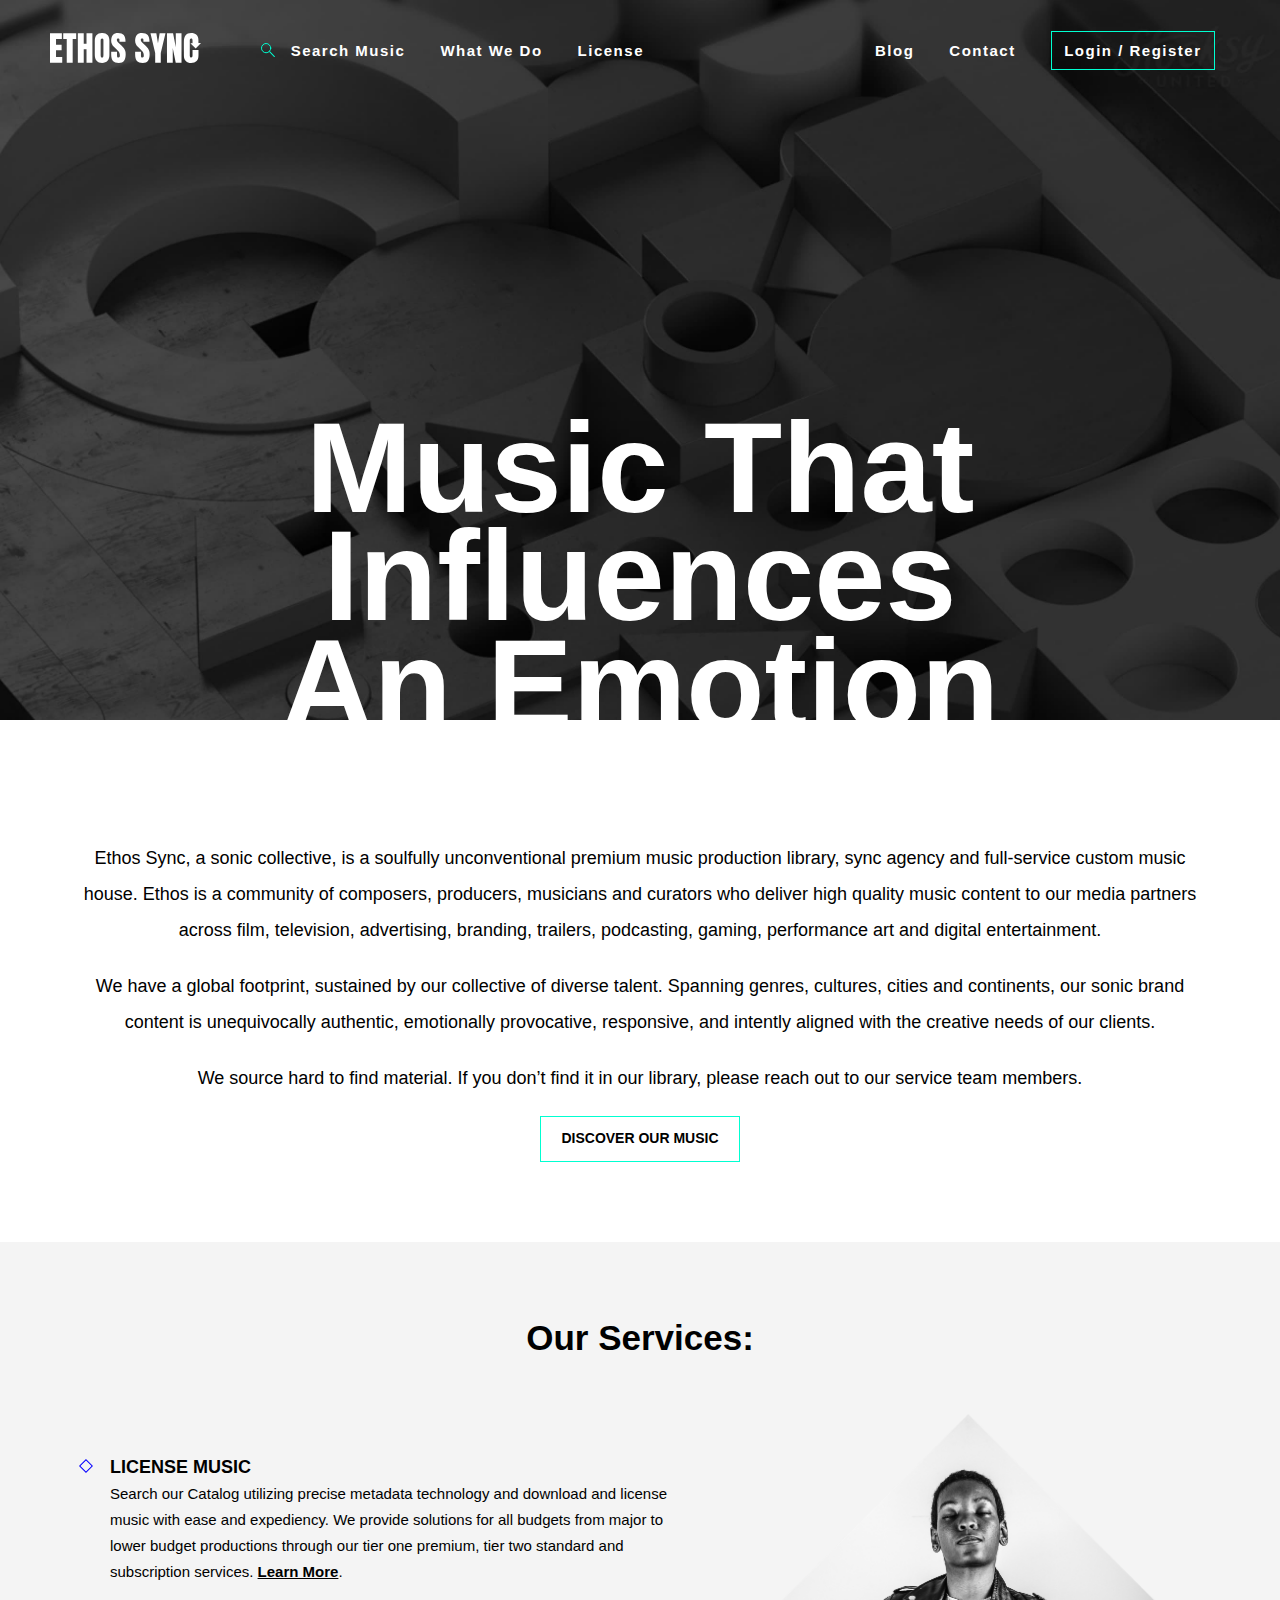
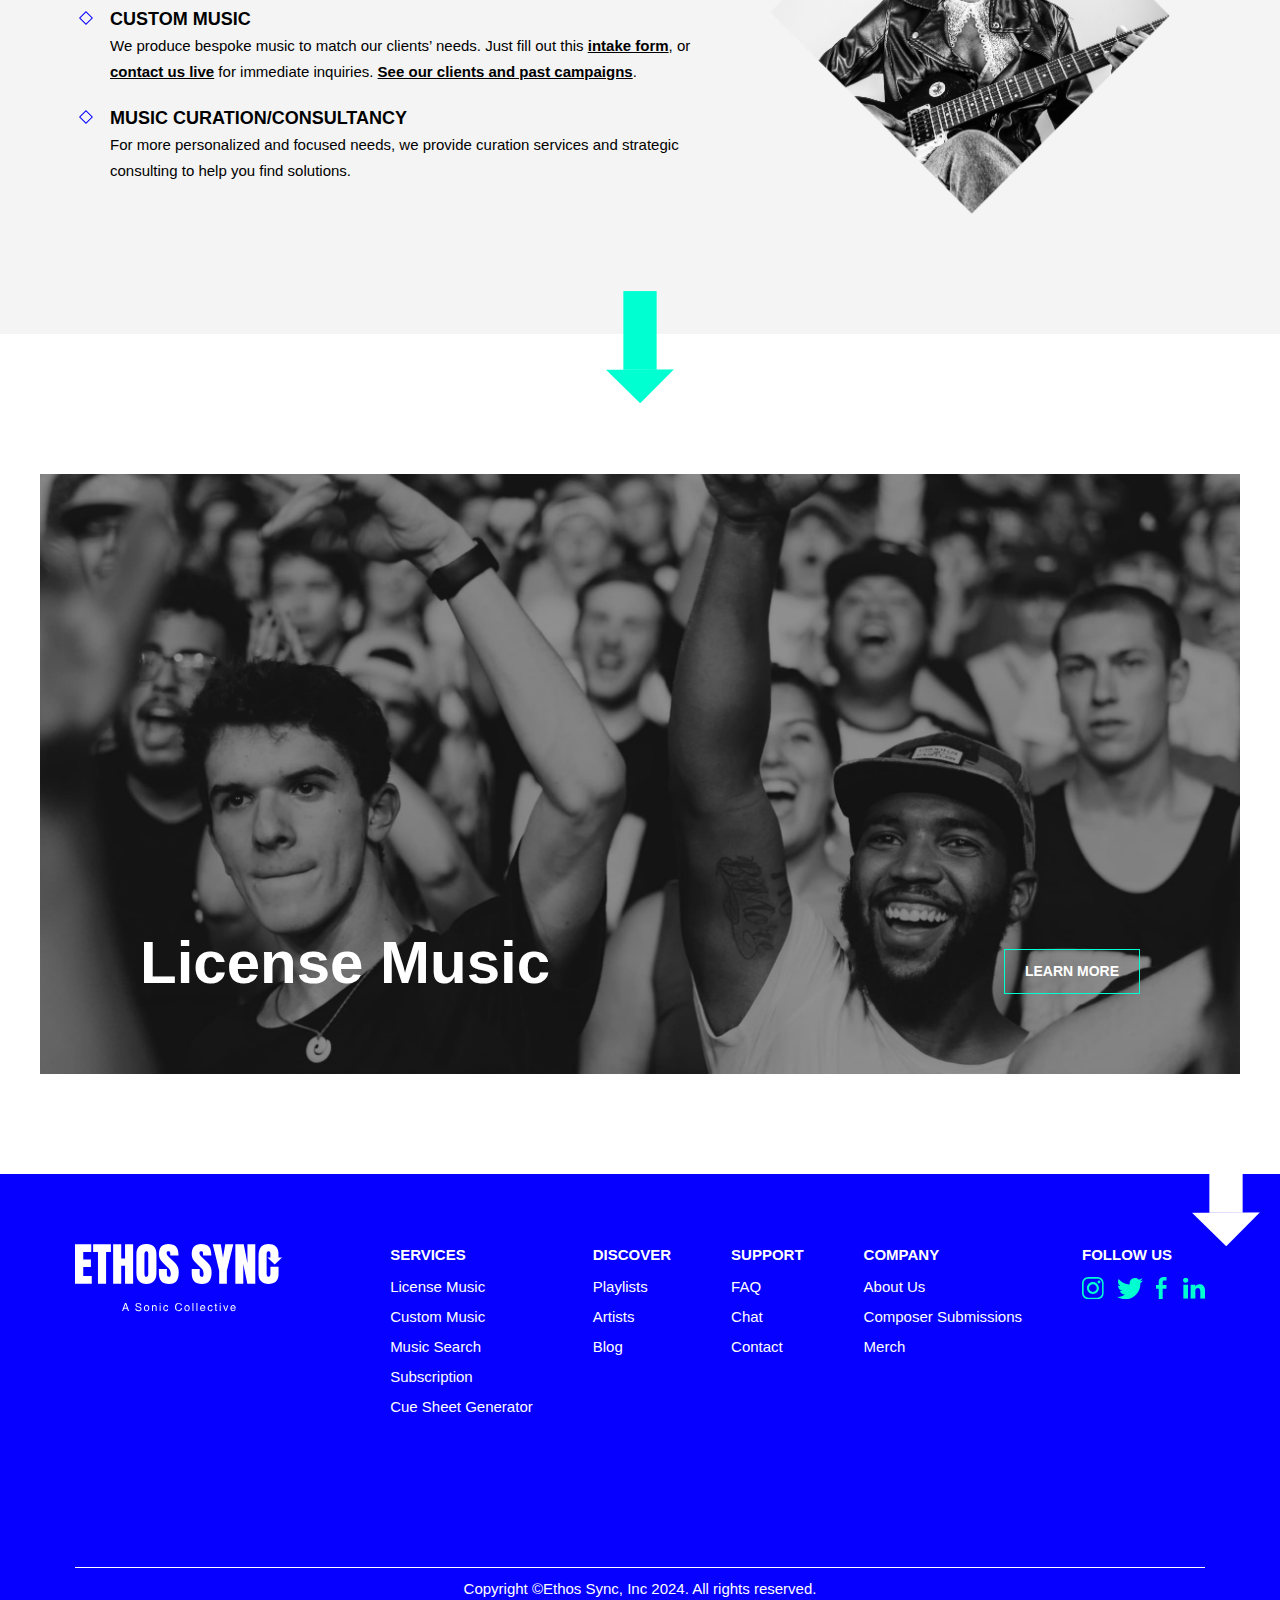
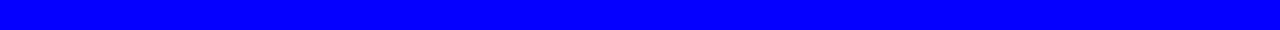
==== commit a3b6d282: "copy edits done" ====
--- a/about.html
+++ b/about.html
@@ -128,36 +128,35 @@
     </section>
     <section class="h--intro">
       <div class="intro--wrap">
-        <p>Ethos Sync, a sonic collective, is a premium music production library, sync agency and full-service music company. Ethos is an organization of artists, producers, and composers whose mission is to deliver high quality musical content to our clients and content partners, serving all media including for film, television, podcasts, advertising, gaming, live arts, trailers and digital arts.</p>
-        <p>Our content is expertly curated by composers, music supervisors and publishers. We have a global footprint, derived by our collective of diverse talent. Spanning genres, cultures, landscapes, cities and continents, our sonic brand is, authentic, emotionally provocative, responsive and intently aligned with the creative needs or our clients.</p>
+        <p>Ethos Sync, a sonic collective, is a soulfully unconventional premium music production library, sync agency and full-service custom music house. Ethos is a community of composers, producers, musicians and curators who deliver high quality music content to our media partners across film, television, advertising, branding, trailers, podcasting, gaming, performance art and digital entertainment.</p>
+        <p>We have a global footprint, sustained by our collective of diverse talent. Spanning genres, cultures, cities and continents, our sonic brand content is unequivocally authentic, emotionally provocative, responsive, and intently aligned with the creative needs of our clients.</p>
+        <p>We source hard to find material. If you don’t find it in our library, please reach out to our service team members.</p>
         <a href="/discover.html" class="btn--blk">Discover Our Music</a>
       </div>
     </section>
     <section class="a--why">
       <div class="why--container">
 
-        <h2>Why Join Our Collective?</h2>
+        <h2>Our Services:</h2>
 
         <div class="why--inner">
 
           <div class="w--copy">
             <ul class="w--list">
               <li>
-                <h3>Our Network</h3>
-                <p>Our network consists of clientele from notable media brands and production companies. There is significant opportunity for placements, custom assignments, and the ability to be featured and promoted. What is more – we are a community of artists, musicians and composers and champion collaboration.</p>
-              </li>
-              <li>
-                <h3>Our Promise</h3>
-                <p>We are devoted to serving composers and content creators -- not just our clients. We believe in working for our composers, providing a value set. We focus on quality, not scale which enables us to be more attentive and deliberate in product placements and allows us to be more invested in the career of each composer.</p>
-              </li>
-              <li>
-                <h3>Our Flexibility</h3>
-                <p>We offer flexible terms while you work on your artistry, goals and the vision of your career.</p>
-              </li>
-              <li>
-                <h3>Our Equity Platform</h3>
-                <p>Composers have the ability to earn profit sharing.</p>
-              </li>
+                <h3>License Music</h3>
+                <p>Search our Catalog utilizing precise metadata technology and download and license music with ease and expediency. We provide solutions for all budgets from major to lower budget productions through our tier one premium, tier two standard and subscription services. <a href="javascript:void(0)" class="link">Learn More</a>.</p>
+
+              </li>
+              <li>
+                <h3>Custom Music</h3>
+                <p>We produce bespoke music to match our clients’ needs. Just fill out this <a class="link" href="javascript:void(0)">intake form</a>, or <a  class="link" href="javascript:void(0)">contact us live</a> for immediate inquiries. <a class="link" href="javascript:void(0)">See our clients and past campaigns</a>.</p>
+              </li>
+              <li>
+                <h3>Music Curation/Consultancy</h3>
+                <p>For more personalized and focused needs, we provide curation services and strategic consulting to help you find solutions.</p>
+              </li>
+
             </ul>
           </div>
 
@@ -237,6 +236,26 @@
 
       <div class="f--nav">
         <div class="nav--col">
+          <p class="f--title">Services</p>
+          <ul>
+            <li>
+              <a href="javascript:void(0)">License Music</a>
+            </li>
+            <li>
+              <a href="javascript:void(0)">Custom Music</a>
+            </li>
+            <li>
+              <a href="javascript:void(0)">Music Search</a>
+            </li>
+            <li>
+              <a href="javascript:void(0)">Subscription</a>
+            </li>
+            <li>
+              <a href="javascript:void(0)">Cue Sheet Generator</a>
+            </li>
+          </ul>
+        </div>
+        <div class="nav--col">
           <p class="f--title">Discover</p>
           <ul>
             <li>
@@ -247,6 +266,20 @@
             </li>
             <li>
               <a href="javascript:void(0)">Blog</a>
+            </li>
+          </ul>
+        </div>
+        <div class="nav--col">
+          <p class="f--title">Support</p>
+          <ul>
+            <li>
+              <a href="javascript:void(0)">FAQ</a>
+            </li>
+            <li>
+              <a href="javascript:void(0)">Chat</a>
+            </li>
+            <li>
+              <a href="javascript:void(0)">Contact</a>
             </li>
           </ul>
         </div>
@@ -257,41 +290,15 @@
               <a href="javascript:void(0)">About Us</a>
             </li>
             <li>
-              <a href="javascript:void(0)">License Music</a>
+              <a href="javascript:void(0)">Composer Submissions</a>
             </li>
             <li>
               <a href="javascript:void(0)">Merch</a>
             </li>
           </ul>
         </div>
-        <div class="nav--col">
-          <p class="f--title">Support</p>
-          <ul>
-            <li>
-              <a href="javascript:void(0)">FAQ</a>
-            </li>
-            <li>
-              <a href="javascript:void(0)">Chat</a>
-            </li>
-            <li>
-              <a href="javascript:void(0)">Contact</a>
-            </li>
-          </ul>
-        </div>
-        <div class="nav--col">
-          <p class="f--title">Services</p>
-          <ul>
-            <li>
-              <a href="javascript:void(0)">Custom Music</a>
-            </li>
-            <li>
-              <a href="javascript:void(0)">Music Supervision</a>
-            </li>
-            <li>
-              <a href="javascript:void(0)">Cue Sheet Generator</a>
-            </li>
-          </ul>
-        </div>
+
+
         <div class="nav--col social">
           <p class="f--title">Follow Us</p>
           <svg width="123" height="23" viewBox="0 0 123 23" fill="none" xmlns="http://www.w3.org/2000/svg">
@@ -332,7 +339,7 @@
     </div>
     <div class="footer--after">
       <hr>
-      <p class="copyright">Copyright ©Ethos Syn, Inc 2023. All rights reserved.</p>
+      <p class="copyright">Copyright ©Ethos Sync, Inc 2024. All rights reserved.</p>
     </div>
   </footer>
   <script src="https://cdnjs.cloudflare.com/ajax/libs/gsap/3.9.1/gsap.min.js"></script>
--- a/styles/css/main.css
+++ b/styles/css/main.css
@@ -1 +1 @@
-*,*::before,*::after{box-sizing:border-box}ul[class],ol[class]{padding:0}body,h1,h2,h3,h4,p,ul[class],ol[class],li,figure,figcaption,blockquote,dl,dd{margin:0}body{min-height:100vh;scroll-behavior:smooth;text-rendering:optimizeSpeed;line-height:1.5;-webkit-font-smoothing:antialiased;-moz-osx-font-smoothing:grayscale;overflow-x:hidden;position:relative}ul[class],ol[class]{list-style:none}a:not([class]){text-decoration-skip-ink:auto}img{max-width:100%;display:block}article>*+*{margin-top:1em}input,button,textarea,select{font:inherit}textarea:focus,input:focus,input[type]:focus,.uneditable-input:focus{outline:0 none}@media(prefers-reduced-motion: reduce){*{animation-duration:.01ms !important;animation-iteration-count:1 !important;transition-duration:.01ms !important;scroll-behavior:auto !important}}html{font-size:62.5%}h1,h2,h3,h4,a,p,ul,li,input{font-family:"Helvetica",sans-serif}h2{font-weight:bold;font-size:3.5rem}h3{font-size:1.8rem}p{font-weight:400;font-size:1.5rem}a{font-weight:bold;font-size:1.5rem;text-decoration:none}.btn--outline{border:1px solid #00ffd1;padding:1rem 1.25rem;color:#fff;transition:400ms ease-in}.btn--outline:hover{background:#00ffd1;color:#000}.btn--blk{text-align:center;color:#000;text-transform:uppercase;font-size:1.4rem;border:1px solid #00ffd1;padding:1.125rem 2rem;transition:400ms ease-in}.btn--blk:hover{background:#00ffd1}button{font-family:"Helvetica",sans-serif;font-size:1.4rem;font-weight:bold;letter-spacing:.15rem;text-transform:uppercase;background:none;color:#fff;border:1px solid #00ffd1;width:15rem;padding:1rem;text-align:center;margin:4rem 0 2rem;transition:400ms ease-in;cursor:pointer}button:hover{background:#00ffd1;color:#000}.home header{position:absolute;top:0;width:100%;z-index:99}.header--inner{max-width:130rem;margin:auto;padding:3rem}.header--inner .nav--wrap{display:flex;align-items:center;justify-content:space-between;position:relative}.header--inner .nav--wrap .nav--left{display:flex;align-items:center}.header--inner .logo{margin:0 2rem;max-width:15.1rem}.header--inner .logo a{display:block}.header--inner .logo svg{width:100%}.header--inner ul{list-style-type:none;display:flex}.header--inner ul li{color:#fff;padding-right:3.5rem}.header--inner ul li a{color:#fff;letter-spacing:.15rem}.header--inner .nav--search svg{margin-right:1rem;margin-bottom:-2px}.nav--items{display:none}@media only screen and (min-width: 1130px){.nav--items{display:unset}}.hamburger{display:flex;flex-direction:column;justify-content:space-around;width:3rem;height:3rem;background:transparent;border:none;cursor:pointer;padding:0;margin:0;position:absolute;right:4rem;top:3rem;z-index:900}.hamburger:hover{background:transparent;color:#00ffd1}.hamburger.close div:nth-child(1){transform:rotate(-45deg) translate(-6px, 6px)}.hamburger.close div:nth-child(2){opacity:0}.hamburger.close div:nth-child(3){transform:rotate(45deg) translate(-8px, -8px)}.hamburger div{width:3rem;height:.25rem;background:#00ffd1}@media only screen and (min-width: 1130px){.hamburger{display:none}}.menu--mobile{position:fixed;height:100vh;min-height:45rem;background:#000;z-index:100;top:0;right:0;width:100%;max-width:28rem;display:flex;align-items:center;justify-content:center;right:-28rem;transition:400ms ease-in}.menu--mobile.opened{right:0}.menu--mobile ul{padding-inline-start:2rem}.menu--mobile ul li{padding-bottom:3rem}.menu--mobile ul li a{color:#fff;letter-spacing:.15em}.menu--mobile ul li a.nav--search{margin-left:-2rem}.menu--mobile ul li a.nav--search svg{margin-bottom:-2px}@media only screen and (min-width: 1130px){.menu--mobile{display:none}}.discover .hamburger div{background:#000}.discover .hamburger.close div{background:#00ffd1}.hero--container .hero--inner{position:relative;height:100vh}.hero--container .hero--inner .hero--bg{background-size:cover !important;height:100%;width:100%;position:absolute;top:0;left:0;object-fit:cover}.hero--container .hero--inner .hero--content{position:relative;height:100%;display:flex;align-items:center;justify-content:center;flex-direction:column}.hero--container .hero--inner .hero--content .hc--center{padding:0 2rem}.hero--container .hero--inner .hero--content svg{width:100%}.hero--container .hero--inner .hero--content .subtitle{margin:4rem 0 1rem}.hero--container .hero--inner .hero--content .subtitle p{color:#fff;font-size:2.5rem;letter-spacing:.15rem;text-align:center}.hero--container .hero--inner .hero--content .hc--btns{position:absolute;bottom:13vh}.hero--container .hero--inner .hero--content .hc--btns a{margin:0 .5rem;text-transform:uppercase;font-size:1.4rem;letter-spacing:.15rem;padding:1.125rem 2rem}.hero--container .hero--inner .hero--content .arrow--down{position:absolute;bottom:-7rem}.intro{height:100vh;width:100%;position:fixed;z-index:100;opacity:1}.intro.entered{z-index:-10}.intro video{object-fit:cover;width:100%;height:100vh}.intro .intro--inner{position:absolute;display:flex;align-items:center;width:auto;flex-direction:column;top:50%;left:50%;transform:translate(-50%, -50%)}.intro .intro--inner button{color:#00ffd1;border:none;font-size:5.5rem;text-transform:none;width:auto;margin:0;position:absolute;top:54%;transform:translateY(-50%)}.intro .intro--inner button:hover{background:none;color:#00ffd1}.intro .overlay--logo{position:absolute;bottom:5rem;right:5rem;max-width:17rem;height:auto}.h--intro{padding:2rem}.h--intro .intro--wrap{max-width:87rem;margin:10rem auto 6rem;display:flex;flex-direction:column;align-items:center}.h--intro .intro--wrap p{text-align:center;line-height:2em;margin-bottom:3rem}.h--playlist{background:#f4f4f4;position:relative;padding:2rem 2rem 8rem}.h--playlist .playlist--wrap{margin:5rem 0}.h--playlist .playlist--wrap h2{text-align:center}@media only screen and (min-width: 1024px){.h--playlist .playlist--wrap h2{font-size:5rem;margin-bottom:5rem}}.h--playlist .playlist--wrap .picker--inner{display:grid;max-width:125rem;margin:4rem auto;column-gap:3rem;row-gap:4.5rem;grid-template-columns:repeat(auto-fill, minmax(min(20rem, 100%), 1fr));align-items:center;justify-content:center}.h--playlist .playlist--wrap .pl--card{position:relative;max-width:22.5rem}.h--playlist .playlist--wrap .pl--card .pl--clip{width:22.5rem;height:22.5rem;background-repeat:no-repeat;display:block;position:relative;clip-path:polygon(50% 0%, 100% 50%, 50% 100%, 0% 50%);background-position:center;background-size:contain}.h--playlist .playlist--wrap .pl--card .overlay--link{background-color:rgba(0,0,0,.4);width:22.5rem;height:22.5rem;display:block;clip-path:polygon(50% 0%, 100% 50%, 50% 100%, 0% 50%);position:absolute;bottom:0;visibility:hidden;opacity:0;transition:visibility 0s,opacity .4s linear}.h--playlist .playlist--wrap .pl--card .overlay--link h3{color:#fff;position:absolute;top:50%;left:50%;transform:translate(-50%, -50%);font-size:2rem;line-height:1.25em;text-align:center}.h--playlist .playlist--wrap .pl--card:hover .overlay--link{visibility:visible;opacity:1}.h--playlist .playlist--wrap .pl--browse{text-align:center;margin:8rem auto 0}.h--playlist .arrow--down{position:absolute;bottom:-7rem;left:50%;transform:translateX(-50%)}.h--blog{padding:2rem}.h--blog .blog--container{background-size:cover !important;background-position:center !important;background-repeat:no-repeat !important;min-height:60rem;width:100%;max-width:120rem;margin:12rem auto 8rem;position:relative;display:flex;align-items:flex-end;padding:4rem}.h--blog .blog--container .blog--motif{position:absolute;top:3rem;right:5rem}.h--blog .blog--container .blog--inner{display:flex;align-items:flex-end;justify-content:space-between;max-width:100rem;width:100%;margin:0 auto 4rem}.h--blog .blog--container .blog--inner h2{color:#fff;font-size:6rem;line-height:1.0125em;max-width:47rem}.about .hero--container .hero--inner{height:80vh}.about .hero--container .hero--inner #heroBg{height:80vh}.about .hero--container .hero--inner .hero--content h1{color:#fff;text-align:center;position:absolute;bottom:-1%;font-size:10vw;line-height:.85em}@media only screen and (min-width: 1024px){.about .hero--container .hero--inner .hero--content h1{bottom:-2rem}}.a--why{background:#f4f4f4;padding:2rem;position:relative}.a--why .why--container{margin:5rem 0}.a--why .why--container h2{text-align:center}.a--why .why--container .why--inner{display:flex;flex-direction:column-reverse;max-width:60rem;margin:3rem auto;column-gap:3rem}@media only screen and (min-width: 768px){.a--why .why--container .why--inner{flex-direction:row;max-width:90rem;align-items:center}}@media only screen and (min-width: 1024px){.a--why .why--container .why--inner{max-width:112rem;margin:5rem auto 7rem}}@media only screen and (min-width: 1024px){.a--why .w--copy{max-width:65rem}}.a--why .w--copy .w--list{list-style-image:url(/assets/icons/diamond.svg);padding-inline-start:2rem;font-family:"Helvetica",sans-serif}.a--why .w--copy .w--list h3{font-family:"Helvetica",sans-serif;text-transform:uppercase}.a--why .w--copy .w--list p{line-height:1.75em}.a--why .w--copy .w--list li{padding:0 1rem 2rem}.a--why .w--img{max-width:25rem;margin:0 auto 3rem}.a--why .w--img img{width:100%}@media only screen and (min-width: 1024px){.a--why .w--img{max-width:40rem}}.a--why .arrow--down{position:absolute;left:50%;transform:translateX(-50%);bottom:-7rem}.a--box .blog--container .btn--blk{color:#fff}.a--box .blog--container .btn--blk:hover{color:#000}.discover header{box-shadow:0px 4px 4px rgba(0,0,0,.06);position:sticky;z-index:900;background:#fff}.discover header .header--inner ul,.discover header .header--inner li,.discover header .header--inner a{color:#000}.embed{padding:2rem}.embed .em--inner{position:relative;padding:0 0 10rem 0}.embed .em--inner .arrow--down{position:absolute;left:50%;transform:translateX(-50%);bottom:-10rem;z-index:10}.embed h1{text-align:center;font-size:4.5rem;margin:3rem auto}@media only screen and (min-width: 1024px){.embed h1{font-size:6rem}}.embed .em--wrapper{max-width:100rem;margin:0 auto 7rem}.embed .em--wrapper iframe{width:100%}.embed .em--link{margin:0 auto 2rem;text-align:center}.h--playlist.d--playlist{background-color:#f4f4f4;padding-bottom:3rem}.h--playlist.d--playlist .playlist--wrap{margin:14rem auto 5rem}.h--playlist.d--playlist .playlist--wrap .picker--inner{max-width:73.5rem}.d--box .blog--container{margin-top:4rem}.d--box .blog--container .arrow--right{visibility:hidden;position:absolute;left:-5rem;bottom:7.5rem}@media only screen and (min-width: 1200px){.d--box .blog--container .arrow--right{visibility:visible}}.d--box .blog--container .btn--blk{color:#fff}.d--box .blog--container .btn--blk:hover{color:#000}footer{background:#0500ff;padding:2rem;position:relative}footer .arrow--down__white{position:absolute;top:-4rem;right:2rem}.footer--inner{display:flex;flex-direction:column;margin:5rem auto 14rem}@media only screen and (min-width: 992px){.footer--inner{justify-content:space-between;flex-direction:row;max-width:113rem}}.footer--inner .logo{margin:0 2rem 2rem 0}.footer--inner .f--nav{display:grid;grid-template-columns:repeat(2, 1fr);row-gap:4rem}@media only screen and (min-width: 992px){.footer--inner .f--nav{display:grid;grid-template-columns:repeat(5, auto);column-gap:6rem}}.nav--col .f--title{color:#fff;font-weight:bold;text-transform:uppercase}.nav--col ul{color:#fff;list-style-type:none;padding-inline-start:0;margin:.5rem 0}.nav--col ul li{color:#fff}.nav--col ul li a{color:#fff;font-weight:400;line-height:2em}.nav--col.social .f--title{padding-bottom:1rem}.footer--after{max-width:113rem;margin:auto}.footer--after hr{border:0;margin:0;border-top:1px solid #fff;height:0}.footer--after .copyright{color:#fff;text-align:center;font-size:1.2;margin:1rem 0}/*# sourceMappingURL=main.css.map */
+*,*::before,*::after{box-sizing:border-box}ul[class],ol[class]{padding:0}body,h1,h2,h3,h4,p,ul[class],ol[class],li,figure,figcaption,blockquote,dl,dd{margin:0}body{min-height:100vh;scroll-behavior:smooth;text-rendering:optimizeSpeed;line-height:1.5;-webkit-font-smoothing:antialiased;-moz-osx-font-smoothing:grayscale;overflow-x:hidden;position:relative}ul[class],ol[class]{list-style:none}a:not([class]){text-decoration-skip-ink:auto}img{max-width:100%;display:block}article>*+*{margin-top:1em}input,button,textarea,select{font:inherit}textarea:focus,input:focus,input[type]:focus,.uneditable-input:focus{outline:0 none}@media(prefers-reduced-motion: reduce){*{animation-duration:.01ms !important;animation-iteration-count:1 !important;transition-duration:.01ms !important;scroll-behavior:auto !important}}html{font-size:62.5%}h1,h2,h3,h4,a,p,ul,li,input{font-family:"Helvetica",sans-serif}h2{font-weight:bold;font-size:3.5rem}h3{font-size:1.8rem}p{font-weight:400;font-size:1.5rem}a{font-weight:bold;font-size:1.5rem;text-decoration:none}.btn--outline{border:1px solid #00ffd1;padding:1rem 1.25rem;color:#fff;transition:400ms ease-in}.btn--outline:hover{background:#00ffd1;color:#000}.btn--blk{text-align:center;color:#000;text-transform:uppercase;font-size:1.4rem;border:1px solid #00ffd1;padding:1.125rem 2rem;transition:400ms ease-in}.btn--blk:hover{background:#00ffd1}button{font-family:"Helvetica",sans-serif;font-size:1.4rem;font-weight:bold;letter-spacing:.15rem;text-transform:uppercase;background:none;color:#fff;border:1px solid #00ffd1;width:15rem;padding:1rem;text-align:center;margin:4rem 0 2rem;transition:400ms ease-in;cursor:pointer}button:hover{background:#00ffd1;color:#000}.home header{position:absolute;top:0;width:100%;z-index:99}.header--inner{max-width:130rem;margin:auto;padding:3rem}.header--inner .nav--wrap{display:flex;align-items:center;justify-content:space-between;position:relative}.header--inner .nav--wrap .nav--left{display:flex;align-items:center}.header--inner .logo{margin:0 2rem;max-width:15.1rem}.header--inner .logo a{display:block}.header--inner .logo svg{width:100%}.header--inner ul{list-style-type:none;display:flex}.header--inner ul li{color:#fff;padding-right:3.5rem}.header--inner ul li a{color:#fff;letter-spacing:.15rem}.header--inner .nav--search svg{margin-right:1rem;margin-bottom:-2px}.nav--items{display:none}@media only screen and (min-width: 1130px){.nav--items{display:unset}}.hamburger{display:flex;flex-direction:column;justify-content:space-around;width:3rem;height:3rem;background:transparent;border:none;cursor:pointer;padding:0;margin:0;position:absolute;right:4rem;top:3rem;z-index:900}.hamburger:hover{background:transparent;color:#00ffd1}.hamburger.close div:nth-child(1){transform:rotate(-45deg) translate(-6px, 6px)}.hamburger.close div:nth-child(2){opacity:0}.hamburger.close div:nth-child(3){transform:rotate(45deg) translate(-8px, -8px)}.hamburger div{width:3rem;height:.25rem;background:#00ffd1}@media only screen and (min-width: 1130px){.hamburger{display:none}}.menu--mobile{position:fixed;height:100vh;min-height:45rem;background:#000;z-index:100;top:0;right:0;width:100%;max-width:28rem;display:flex;align-items:center;justify-content:center;right:-28rem;transition:400ms ease-in}.menu--mobile.opened{right:0}.menu--mobile ul{padding-inline-start:2rem}.menu--mobile ul li{padding-bottom:3rem}.menu--mobile ul li a{color:#fff;letter-spacing:.15em}.menu--mobile ul li a.nav--search{margin-left:-2rem}.menu--mobile ul li a.nav--search svg{margin-bottom:-2px}@media only screen and (min-width: 1130px){.menu--mobile{display:none}}.discover .hamburger div{background:#000}.discover .hamburger.close div{background:#00ffd1}.hero--container .hero--inner{position:relative;height:100vh}.hero--container .hero--inner .hero--bg{background-size:cover !important;height:100%;width:100%;position:absolute;top:0;left:0;object-fit:cover}.hero--container .hero--inner .hero--content{position:relative;height:100%;display:flex;align-items:center;justify-content:center;flex-direction:column}.hero--container .hero--inner .hero--content .hc--center{padding:0 2rem}.hero--container .hero--inner .hero--content svg{width:100%}.hero--container .hero--inner .hero--content .subtitle{margin:4rem 0 1rem}.hero--container .hero--inner .hero--content .subtitle p{color:#fff;font-size:2.5rem;letter-spacing:.15rem;text-align:center}.hero--container .hero--inner .hero--content .hc--btns{position:absolute;bottom:13vh}.hero--container .hero--inner .hero--content .hc--btns a{margin:0 .5rem;text-transform:uppercase;font-size:1.4rem;letter-spacing:.15rem;padding:1.125rem 2rem}.hero--container .hero--inner .hero--content .arrow--down{position:absolute;bottom:-7rem}.intro{height:100vh;width:100%;position:fixed;z-index:100;opacity:1}.intro.entered{z-index:-10}.intro video{object-fit:cover;width:100%;height:100vh}.intro .intro--inner{position:absolute;display:flex;align-items:center;width:auto;flex-direction:column;top:50%;left:50%;transform:translate(-50%, -50%)}.intro .intro--inner button{color:#00ffd1;border:none;font-size:5.5rem;text-transform:none;width:auto;margin:0;position:absolute;top:54%;transform:translateY(-50%)}.intro .intro--inner button:hover{background:none;color:#00ffd1}.intro .overlay--logo{position:absolute;bottom:5rem;right:5rem;max-width:17rem;height:auto}.h--intro{padding:2rem}.h--intro .intro--wrap{max-width:87rem;margin:10rem auto 6rem;display:flex;flex-direction:column;align-items:center}.h--intro .intro--wrap p{text-align:center;line-height:2em;margin-bottom:3rem}.h--playlist{background:#f4f4f4;position:relative;padding:2rem 2rem 8rem}.h--playlist .playlist--wrap{margin:5rem 0}.h--playlist .playlist--wrap h2{text-align:center}@media only screen and (min-width: 1024px){.h--playlist .playlist--wrap h2{font-size:5rem;margin-bottom:5rem}}.h--playlist .playlist--wrap .picker--inner{display:grid;max-width:125rem;margin:4rem auto;column-gap:3rem;row-gap:4.5rem;grid-template-columns:repeat(auto-fill, minmax(min(20rem, 100%), 1fr));align-items:center;justify-content:center}.h--playlist .playlist--wrap .pl--card{position:relative;max-width:22.5rem}.h--playlist .playlist--wrap .pl--card .pl--clip{width:22.5rem;height:22.5rem;background-repeat:no-repeat;display:block;position:relative;clip-path:polygon(50% 0%, 100% 50%, 50% 100%, 0% 50%);background-position:center;background-size:contain}.h--playlist .playlist--wrap .pl--card .overlay--link{background-color:rgba(0,0,0,.4);width:22.5rem;height:22.5rem;display:block;clip-path:polygon(50% 0%, 100% 50%, 50% 100%, 0% 50%);position:absolute;bottom:0;transition:background-color .4s linear}.h--playlist .playlist--wrap .pl--card .overlay--link h3{color:#fff;position:absolute;top:50%;left:50%;transform:translate(-50%, -50%);font-size:2rem;line-height:1.25em;text-align:center;padding-bottom:10px;border-bottom:1px solid #00ffd1}.h--playlist .playlist--wrap .pl--card:hover .overlay--link{background-color:rgba(0,0,0,.6)}.h--playlist .playlist--wrap .pl--browse{text-align:center;margin:8rem auto 0}.h--playlist .arrow--down{position:absolute;bottom:-7rem;left:50%;transform:translateX(-50%)}.h--blog{padding:2rem}.h--blog .blog--container{background-size:cover !important;background-position:center !important;background-repeat:no-repeat !important;min-height:60rem;width:100%;max-width:120rem;margin:12rem auto 8rem;position:relative;display:flex;align-items:flex-end;padding:4rem}.h--blog .blog--container .blog--motif{position:absolute;top:3rem;right:5rem}.h--blog .blog--container .blog--inner{display:flex;align-items:flex-end;justify-content:space-between;max-width:100rem;width:100%;margin:0 auto 4rem}.h--blog .blog--container .blog--inner h2{color:#fff;font-size:6rem;line-height:1.0125em;max-width:47rem}.about .hero--container .hero--inner{height:80vh}.about .hero--container .hero--inner #heroBg{height:80vh}.about .hero--container .hero--inner .hero--content h1{color:#fff;text-align:center;position:absolute;bottom:-1%;font-size:10vw;line-height:.85em}@media only screen and (min-width: 1024px){.about .hero--container .hero--inner .hero--content h1{bottom:-2rem}}@media only screen and (min-width: 1024px){.about .h--intro .intro--wrap{max-width:112rem}}@media only screen and (min-width: 1024px){.about .h--intro .intro--wrap p{font-size:1.8rem;margin-bottom:2rem}}.a--why{background:#f4f4f4;padding:2rem;position:relative}.a--why .why--container{margin:5rem 0}.a--why .why--container h2{text-align:center}.a--why .why--container .why--inner{display:flex;flex-direction:column-reverse;max-width:60rem;margin:3rem auto;column-gap:3rem}@media only screen and (min-width: 768px){.a--why .why--container .why--inner{flex-direction:row;max-width:90rem;align-items:center}}@media only screen and (min-width: 1024px){.a--why .why--container .why--inner{max-width:112rem;margin:5rem auto 7rem}}@media only screen and (min-width: 1024px){.a--why .w--copy{max-width:63rem}}.a--why .w--copy .w--list{list-style-image:url(/assets/icons/diamond.svg);padding-inline-start:2rem;font-family:"Helvetica",sans-serif}.a--why .w--copy .w--list h3{font-family:"Helvetica",sans-serif;text-transform:uppercase}.a--why .w--copy .w--list p{line-height:1.75em}.a--why .w--copy .w--list li{padding:0 1rem 2rem}.a--why .w--copy .w--list a.link{color:#000;text-decoration:underline;transition:color .4s linear}.a--why .w--copy .w--list a.link:hover{color:#0500ff}.a--why .w--img{max-width:25rem;margin:0 auto 3rem}.a--why .w--img img{width:100%}@media only screen and (min-width: 1024px){.a--why .w--img{max-width:40rem}}.a--why .arrow--down{position:absolute;left:50%;transform:translateX(-50%);bottom:-7rem}.a--box .blog--container .btn--blk{color:#fff}.a--box .blog--container .btn--blk:hover{color:#000}.discover header{box-shadow:0px 4px 4px rgba(0,0,0,.06);position:sticky;z-index:900;background:#fff}.discover header .header--inner ul,.discover header .header--inner li,.discover header .header--inner a{color:#000}.embed{padding:2rem}.embed .em--inner{position:relative;padding:0 0 10rem 0}.embed .em--inner .arrow--down{position:absolute;left:50%;transform:translateX(-50%);bottom:-10rem;z-index:10}.embed h1{text-align:center;font-size:4.5rem;margin:3rem auto}@media only screen and (min-width: 1024px){.embed h1{font-size:6rem}}.embed .em--wrapper{max-width:100rem;margin:0 auto 7rem}.embed .em--wrapper iframe{width:100%}.embed .em--link{margin:0 auto 2rem;text-align:center}.h--playlist.d--playlist{background-color:#f4f4f4;padding-bottom:3rem}.h--playlist.d--playlist .playlist--wrap{margin:14rem auto 5rem}.h--playlist.d--playlist .playlist--wrap .picker--inner{max-width:73.5rem}.d--box .blog--container{margin-top:4rem}.d--box .blog--container .arrow--right{visibility:hidden;position:absolute;left:-5rem;bottom:7.5rem}@media only screen and (min-width: 1200px){.d--box .blog--container .arrow--right{visibility:visible}}.d--box .blog--container .btn--blk{color:#fff}.d--box .blog--container .btn--blk:hover{color:#000}footer{background:#0500ff;padding:2rem;position:relative}footer .arrow--down__white{position:absolute;top:-4rem;right:2rem}.footer--inner{display:flex;flex-direction:column;margin:5rem auto 14rem}@media only screen and (min-width: 992px){.footer--inner{justify-content:space-between;flex-direction:row;max-width:113rem}}.footer--inner .logo{margin:0 2rem 2rem 0}.footer--inner .f--nav{display:grid;grid-template-columns:repeat(2, 1fr);row-gap:4rem}@media only screen and (min-width: 992px){.footer--inner .f--nav{display:grid;grid-template-columns:repeat(5, auto);column-gap:6rem}}.nav--col .f--title{color:#fff;font-weight:bold;text-transform:uppercase}.nav--col ul{color:#fff;list-style-type:none;padding-inline-start:0;margin:.5rem 0}.nav--col ul li{color:#fff}.nav--col ul li a{color:#fff;font-weight:400;line-height:2em}.nav--col.social .f--title{padding-bottom:1rem}.footer--after{max-width:113rem;margin:auto}.footer--after hr{border:0;margin:0;border-top:1px solid #fff;height:0}.footer--after .copyright{color:#fff;text-align:center;font-size:1.2;margin:1rem 0}/*# sourceMappingURL=main.css.map */
